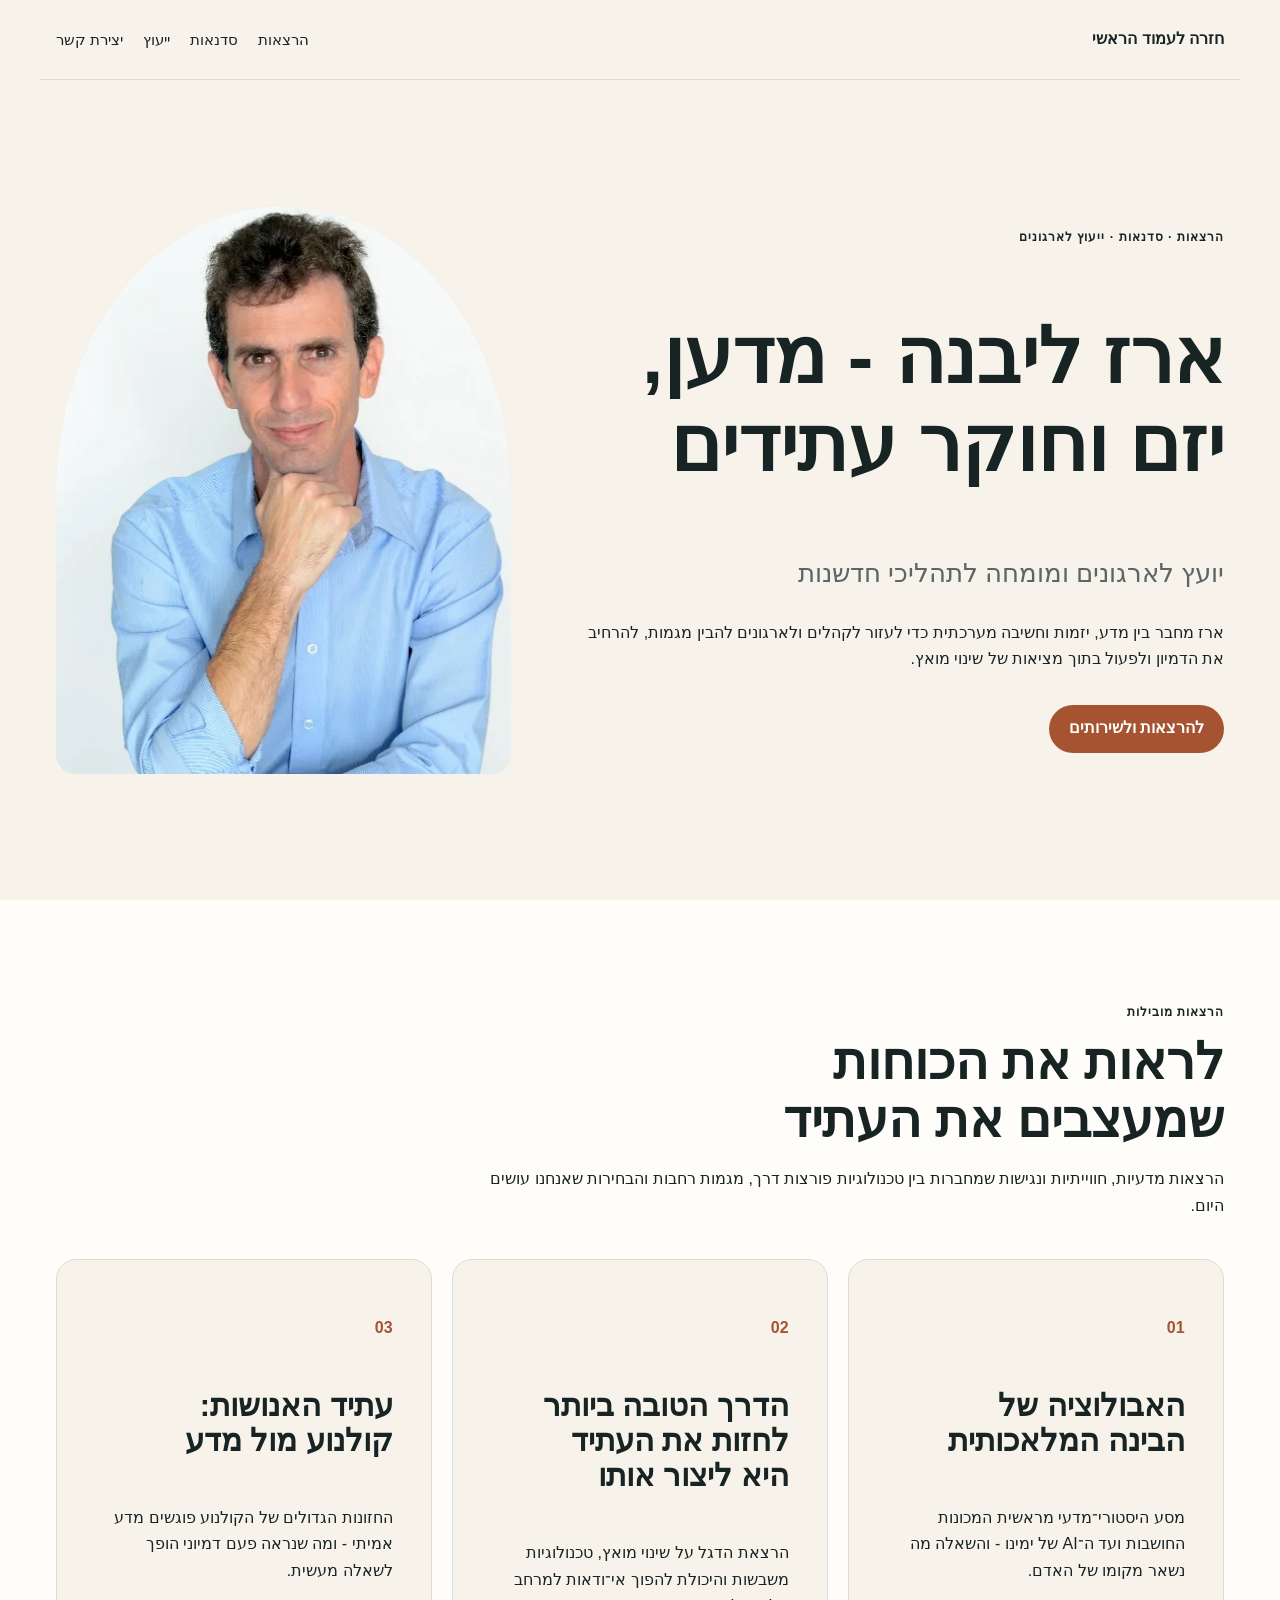
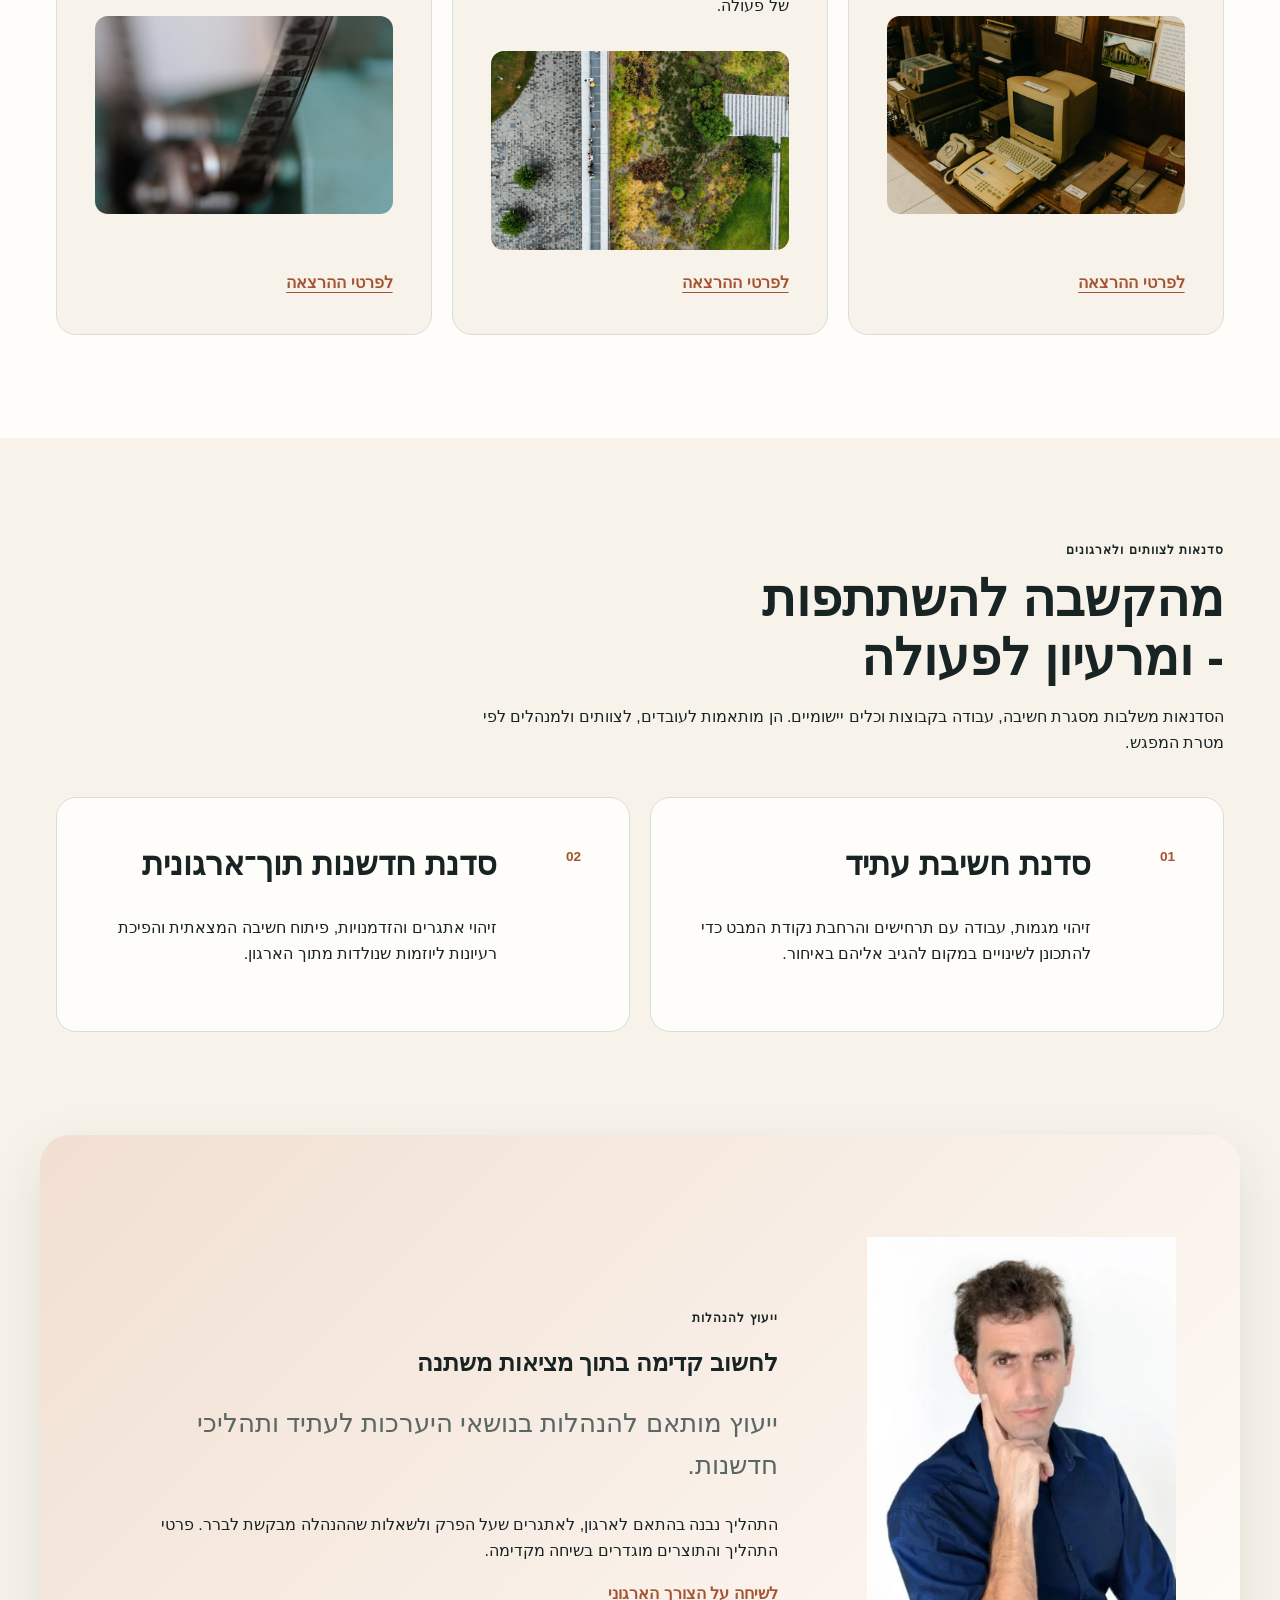
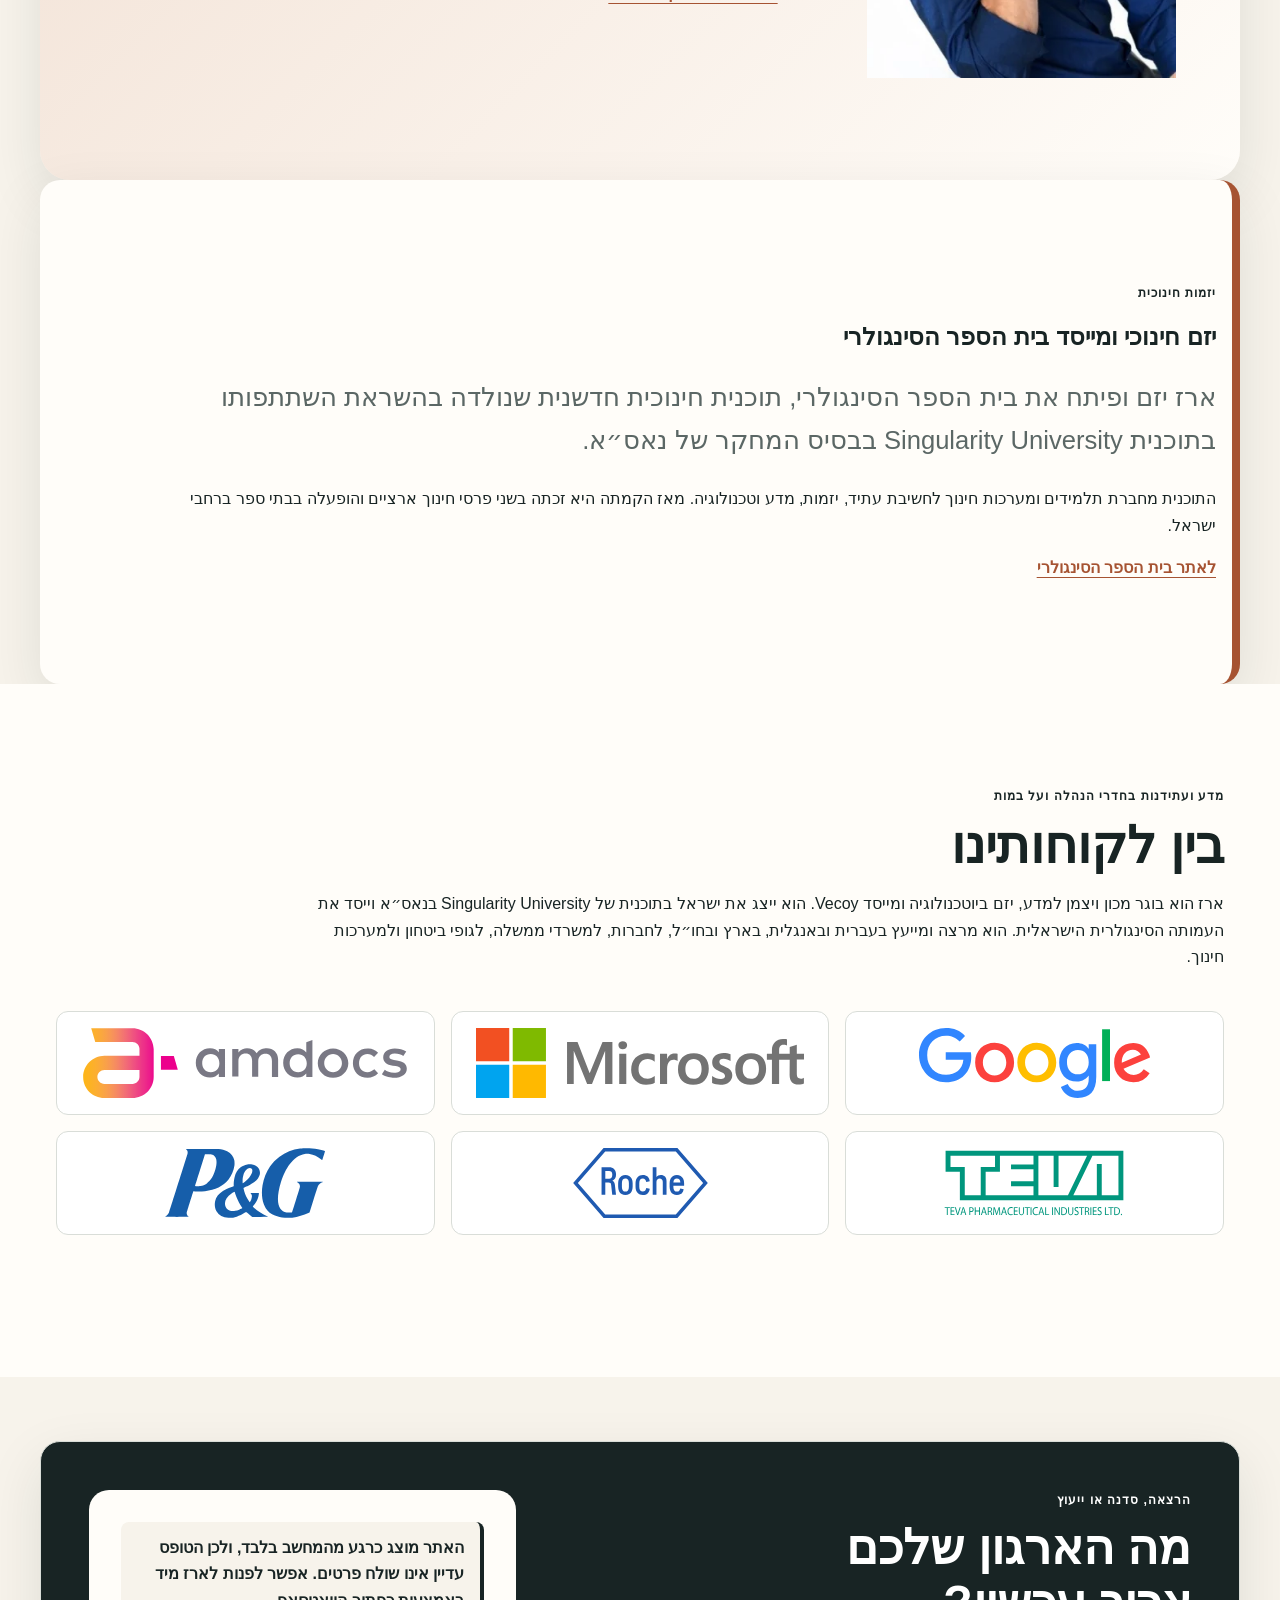
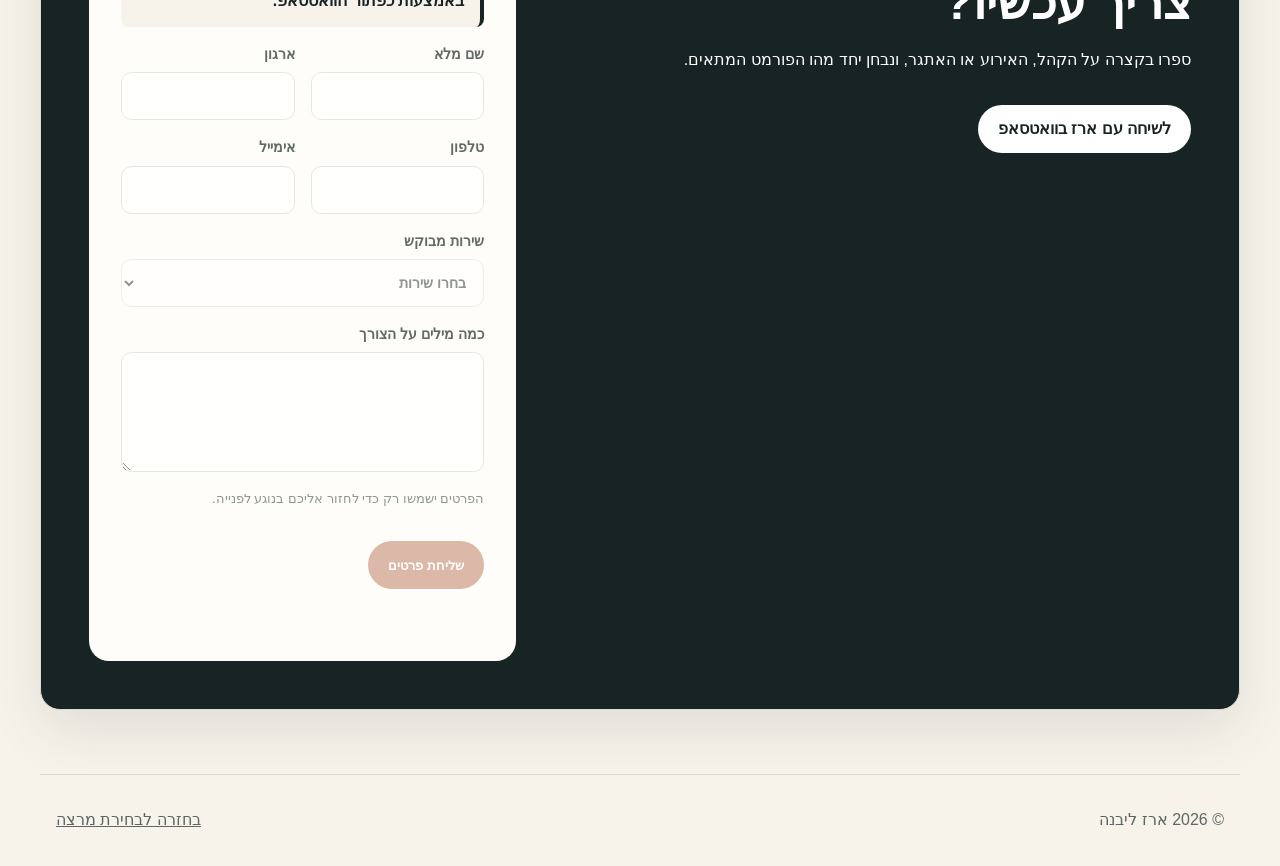
==== erez-livneh/index.html @ 9362b673 "fix: unify lecture imagery and compact beauty feature" ====
<!doctype html>
<html lang="he" dir="rtl">
<head>
  <meta charset="utf-8"><meta name="viewport" content="width=device-width, initial-scale=1">
  <title>ארז ליבנה | הרצאות על חדשנות, עתידנות וטכנולוגיה</title>
  <meta name="description" content="ארז ליבנה, מדען, יזם וחוקר עתידים: הרצאות על חדשנות, עתידנות, בינה מלאכותית ומדע, לצד סדנאות וייעוץ לארגונים ולהנהלות.">
  <link rel="canonical" href="https://ronronlivneh-prog.github.io/erez-livneh/">
  <meta property="og:title" content="ארז ליבנה | הרצאות על חדשנות, עתידנות וטכנולוגיה"><meta property="og:description" content="מדע, יזמות וחשיבת עתיד לארגונים: הרצאות, סדנאות לצוותים וייעוץ מותאם להנהלות."><meta property="og:url" content="https://ronronlivneh-prog.github.io/erez-livneh/"><meta property="og:image" content="https://ronronlivneh-prog.github.io/assets/images/erez/erez-livneh-portrait.webp"><meta property="og:type" content="profile"><meta property="og:locale" content="he_IL"><meta property="og:site_name" content="רון ליבנה וארז ליבנה">
  <link rel="stylesheet" href="/assets/css/styles.css"><script src="/assets/js/site.js" defer></script><script src="/assets/js/forms.js" defer></script><script type="application/ld+json">{"@context":"https://schema.org","@type":"ProfilePage","@id":"https://ronronlivneh-prog.github.io/erez-livneh/#profile","url":"https://ronronlivneh-prog.github.io/erez-livneh/","name":"ארז ליבנה - מרצה על חדשנות, עתידנות וטכנולוגיה","inLanguage":"he-IL","dateModified":"2026-11-17","mainEntity":{"@type":"Person","@id":"https://ronronlivneh-prog.github.io/erez-livneh/#person","name":"ארז ליבנה","alternateName":"Erez Livneh","url":"https://ronronlivneh-prog.github.io/erez-livneh/","image":"https://ronronlivneh-prog.github.io/assets/images/erez/erez-livneh-portrait.webp","jobTitle":"מדען, יזם, חוקר עתידים ויועץ לחדשנות","description":"מרצה, יועץ ויזם המחבר בין מדע, חדשנות, חשיבת עתיד ותהליכים ארגוניים.","knowsAbout":["חדשנות","עתידנות","בינה מלאכותית","מדע וטכנולוגיה","חשיבת עתיד","חדשנות ארגונית"]},"hasPart":{"@type":"CreativeWork","name":"בית הספר הסינגולרי","url":"https://singularity-schools.com/","creator":{"@id":"https://ronronlivneh-prog.github.io/erez-livneh/#person"}}}</script>
</head>
<body class="speaker-erez">
  <a class="skip-link" href="#main">דלגו לתוכן</a>
  <header class="site-header"><a class="site-brand" href="/">חזרה לעמוד הראשי</a><nav class="site-nav" aria-label="ניווט בעמוד"><a href="#lectures">הרצאות</a><a href="#workshops">סדנאות</a><a href="#consulting">ייעוץ</a><a href="#contact">יצירת קשר</a></nav></header>
  <main id="main">
    <section class="section hero hero--erez">
      <div class="hero__copy"><p class="eyebrow">הרצאות · סדנאות · ייעוץ לארגונים</p><h1>ארז ליבנה - מדען, יזם וחוקר עתידים</h1><p class="lead">יועץ לארגונים ומומחה לתהליכי חדשנות</p><p>ארז מחבר בין מדע, יזמות וחשיבה מערכתית כדי לעזור לקהלים ולארגונים להבין מגמות, להרחיב את הדמיון ולפעול בתוך מציאות של שינוי מואץ.</p><a class="button" href="#lectures">להרצאות ולשירותים</a></div>
      <figure class="hero__media"><img src="/assets/images/erez/erez-livneh-portrait.webp" alt="ארז ליבנה" width="449" height="678"></figure>
    </section>

    <section id="lectures" class="section section--paper">
      <div class="section-heading"><p class="eyebrow">הרצאות מובילות</p><h2>לראות את הכוחות שמעצבים את העתיד</h2><p>הרצאות מדעיות, חווייתיות ונגישות שמחברות בין טכנולוגיות פורצות דרך, מגמות רחבות והבחירות שאנחנו עושים היום.</p></div>
      <div class="card-grid card-grid--three">
        <article class="content-card"><p class="card-index">01</p><h3>האבולוציה של הבינה המלאכותית</h3><p>מסע היסטורי־מדעי מראשית המכונות החושבות ועד ה־AI של ימינו - והשאלה מה נשאר מקומו של האדם.</p><img class="lecture-card__image" src="/assets/images/lectures/ai-evolution.jpg" alt="מחשבים ומכשירי תקשורת מראשית העידן הדיגיטלי" width="1600" height="1067" loading="lazy"><a class="text-link" href="/erez-livneh/evolution-of-ai/">לפרטי ההרצאה</a></article>
        <article class="content-card"><p class="card-index">02</p><h3>הדרך הטובה ביותר לחזות את העתיד היא ליצור אותו</h3><p>הרצאת הדגל על שינוי מואץ, טכנולוגיות משבשות והיכולת להפוך אי־ודאות למרחב של פעולה.</p><img class="lecture-card__image" src="/assets/images/lectures/create-the-future.jpg" alt="אדריכלות עכשווית המשלבת בנייה וצמחייה" width="1600" height="1067" loading="lazy"><a class="text-link" href="/erez-livneh/create-the-future/">לפרטי ההרצאה</a></article>
        <article class="content-card"><p class="card-index">03</p><h3>עתיד האנושות: קולנוע מול מדע</h3><p>החזונות הגדולים של הקולנוע פוגשים מדע אמיתי - ומה שנראה פעם דמיוני הופך לשאלה מעשית.</p><img class="lecture-card__image" src="/assets/images/lectures/cinema-vs-science.jpg" alt="סרט צילום במקרן קולנוע" width="1600" height="1067" loading="lazy"><a class="text-link" href="/erez-livneh/cinema-vs-science/">לפרטי ההרצאה</a></article>
      </div>
    </section>

    <section id="workshops" class="section">
      <div class="section-heading"><p class="eyebrow">סדנאות לצוותים ולארגונים</p><h2>מהקשבה להשתתפות - ומרעיון לפעולה</h2><p>הסדנאות משלבות מסגרת חשיבה, עבודה בקבוצות וכלים יישומיים. הן מותאמות לעובדים, לצוותים ולמנהלים לפי מטרת המפגש.</p></div>
      <div class="card-grid service-grid">
        <article class="service-card"><span class="service-card__number">01</span><div><h3>סדנת חשיבת עתיד</h3><p>זיהוי מגמות, עבודה עם תרחישים והרחבת נקודת המבט כדי להתכונן לשינויים במקום להגיב אליהם באיחור.</p></div></article>
        <article class="service-card"><span class="service-card__number">02</span><div><h3>סדנת חדשנות תוך־ארגונית</h3><p>זיהוי אתגרים והזדמנויות, פיתוח חשיבה המצאתית והפיכת רעיונות ליוזמות שנולדות מתוך הארגון.</p></div></article>
      </div>
    </section>

    <section id="consulting" class="section consulting-section">
      <figure><img src="/assets/images/erez/erez-livneh-portrait-dark-shirt.webp" alt="ארז ליבנה" width="379" height="541" loading="lazy"></figure>
      <div><p class="eyebrow">ייעוץ להנהלות</p><h2>לחשוב קדימה בתוך מציאות משתנה</h2><p class="lead">ייעוץ מותאם להנהלות בנושאי היערכות לעתיד ותהליכי חדשנות.</p><p>התהליך נבנה בהתאם לארגון, לאתגרים שעל הפרק ולשאלות שההנהלה מבקשת לברר. פרטי התהליך והתוצרים מוגדרים בשיחה מקדימה.</p><a class="text-link" href="#contact">לשיחה על הצורך הארגוני</a></div>
    </section>

    <section id="singular-school" class="section venture-section">
      <p class="eyebrow">יזמות חינוכית</p>
      <h2>יזם חינוכי ומייסד בית הספר הסינגולרי</h2>
      <p class="lead">ארז יזם ופיתח את בית הספר הסינגולרי, תוכנית חינוכית חדשנית שנולדה בהשראת השתתפותו בתוכנית Singularity University בבסיס המחקר של נאס״א.</p>
      <p>התוכנית מחברת תלמידים ומערכות חינוך לחשיבת עתיד, יזמות, מדע וטכנולוגיה. מאז הקמתה היא זכתה בשני פרסי חינוך ארציים והופעלה בבתי ספר ברחבי ישראל.</p>
      <a class="text-link" href="https://singularity-schools.com/">לאתר בית הספר הסינגולרי</a>
    </section>

    <section class="section section--paper proof-section">
      <p class="eyebrow">מדע ועתידנות בחדרי הנהלה ועל במות</p>
      <h2>בין לקוחותינו</h2>
      <p>ארז הוא בוגר מכון ויצמן למדע, יזם ביוטכנולוגיה ומייסד Vecoy. הוא ייצג את ישראל בתוכנית של Singularity University בנאס״א וייסד את העמותה הסינגולרית הישראלית. הוא מרצה ומייעץ בעברית ובאנגלית, בארץ ובחו״ל, לחברות, למשרדי ממשלה, לגופי ביטחון ולמערכות חינוך.</p>
      <div class="logo-strip logo-strip--erez" aria-label="ארגונים שעבדו עם ארז">
        <img src="/assets/images/erez/logos/logo-google.svg" alt="Google" loading="lazy">
        <img src="/assets/images/erez/logos/logo-microsoft.svg" alt="Microsoft" loading="lazy">
        <img src="/assets/images/erez/logos/logo-amdocs.svg" alt="Amdocs" loading="lazy">
        <img src="/assets/images/erez/logos/logo-teva.svg" alt="טבע" loading="lazy">
        <img src="/assets/images/erez/logos/logo-roche.svg" alt="Roche" loading="lazy">
        <img src="/assets/images/erez/logos/logo-pg.svg" alt="P&amp;G" loading="lazy">
      </div>
    </section>

    <section id="contact" class="section contact-panel" data-speaker="erez">
      <div class="contact-panel__intro"><p class="eyebrow">הרצאה, סדנה או ייעוץ</p><h2>מה הארגון שלכם צריך עכשיו?</h2><p>ספרו בקצרה על הקהל, האירוע או האתגר, ונבחן יחד מהו הפורמט המתאים.</p><a class="button" href="https://wa.me/972503834022?text=היי%20ארז,%20אשמח%20לקבל%20פרטים">לשיחה עם ארז בוואטסאפ</a></div>
      <form class="contact-form" action="" method="post" data-contact-form data-speaker="erez" data-endpoint-status="pending">
        <p class="local-form-notice" data-local-form-notice>האתר מוצג כרגע מהמחשב בלבד, ולכן הטופס עדיין אינו שולח פרטים. אפשר לפנות לארז מיד באמצעות כפתור הוואטסאפ.</p>
        <fieldset disabled>
        <div class="form-grid"><label>שם מלא<input name="name" autocomplete="name" required></label><label>ארגון<input name="organization" autocomplete="organization" required></label><label>טלפון<input name="phone" type="tel" autocomplete="tel" required></label><label>אימייל<input name="email" type="email" autocomplete="email" required></label></div>
        <label>שירות מבוקש<select name="service" required><option value="">בחרו שירות</option><option>האבולוציה של הבינה המלאכותית</option><option>הדרך הטובה ביותר לחזות את העתיד היא ליצור אותו</option><option>עתיד האנושות: קולנוע מול מדע</option><option>סדנת חשיבת עתיד</option><option>סדנת חדשנות תוך־ארגונית</option><option>ייעוץ להנהלות</option></select></label>
        <label>כמה מילים על הצורך<textarea name="message" rows="4" required></textarea></label><label class="honeypot" aria-hidden="true">נא להשאיר ריק<input name="_gotcha" tabindex="-1" autocomplete="off"></label><p class="form-consent">הפרטים ישמשו רק כדי לחזור אליכם בנוגע לפנייה.</p><button class="button" type="submit">שליחת פרטים</button><p class="form-status" data-form-status role="status" aria-live="polite"></p>
        </fieldset>
      </form>
    </section>
  </main>
  <footer class="site-footer"><span>© <span data-current-year>2026</span> ארז ליבנה</span><a href="/">בחזרה לבחירת מרצה</a></footer>
</body>
</html>
---- assets/css/styles.css ----
:root {
  --cream: #f7f3eb;
  --paper: #fffdf9;
  --ink: #182424;
  --muted: #5b6765;
  --line: #d9ddd8;
  --ron: #137d80;
  --ron-soft: #d8efed;
  --erez: #a65332;
  --erez-soft: #f1dfd2;
  --gateway-accent: #405c66;
  --gateway-accent-soft: #e3eaeb;
  --radius: 1.25rem;
  --shadow: 0 1.25rem 3.5rem rgb(24 36 36 / 10%);
  --max-width: 75rem;
}

*, *::before, *::after { box-sizing: border-box; }
html { scroll-behavior: smooth; }

body {
  margin: 0;
  background: var(--cream);
  color: var(--ink);
  font-family: Arial, "Noto Sans Hebrew", sans-serif;
  font-size: 1rem;
  line-height: 1.65;
}

a { color: inherit; }
img { display: block; max-inline-size: 100%; block-size: auto; }
a:focus-visible, button:focus-visible, input:focus-visible, select:focus-visible, textarea:focus-visible {
  outline: 0.2rem solid currentColor;
  outline-offset: 0.2rem;
}

.skip-link {
  position: fixed;
  inset-block-start: 0.5rem;
  inset-inline-start: 0.5rem;
  z-index: 10;
  transform: translateY(-150%);
  background: var(--ink);
  color: white;
  padding: 0.6rem 1rem;
}
.skip-link:focus { transform: translateY(0); }

.site-header, .site-footer, .section {
  width: min(100% - 2rem, var(--max-width));
  margin-inline: auto;
  padding-inline: clamp(0rem, 2vw, 1rem);
}
.site-header {
  display: flex;
  align-items: center;
  justify-content: space-between;
  gap: 1rem;
  min-height: 5rem;
  border-block-end: 1px solid var(--line);
}
.site-brand { font-weight: 700; text-decoration: none; }
.site-nav { display: flex; flex-wrap: wrap; gap: 1.25rem; font-size: 0.95rem; }
.site-nav a { text-decoration: none; }
.site-nav a:hover { text-decoration: underline; text-underline-offset: 0.25em; }
.section { padding-block: clamp(3rem, 8vw, 7rem); }
.gateway-section { padding-block-start: clamp(2rem, 5vw, 4rem); }

h1, h2, h3 { line-height: 1.15; text-wrap: balance; }
h1 { font-size: clamp(2.25rem, 6vw, 5rem); max-width: 15ch; }
.lead { color: var(--muted); font-size: clamp(1.2rem, 2.2vw, 1.6rem); max-width: 46rem; }
.gateway-intro {
  max-width: 68rem;
  margin-inline: auto;
  text-align: center;
}
.gateway-intro h1 {
  max-width: none;
  margin-block: 0.35rem 1rem;
  font-size: clamp(3.25rem, 8vw, 6.75rem);
}
.gateway-intro > p:last-child {
  max-width: 58rem;
  margin: 0 auto;
  color: var(--muted);
  font-size: clamp(1.25rem, 2.4vw, 1.85rem);
  line-height: 1.55;
}
.gateway-intro .eyebrow { font-size: clamp(0.85rem, 1.3vw, 1rem); }
.eyebrow, .speaker-card__label {
  margin-block: 0 0.6rem;
  font-size: 0.78rem;
  font-weight: 800;
  letter-spacing: 0.08em;
}

.speaker-gateway, .content-grid {
  display: grid;
  grid-template-columns: repeat(2, minmax(0, 1fr));
  gap: 1.25rem;
  margin-block-start: 2.5rem;
}
.speaker-card, .contact-panel {
  min-height: 18rem;
  padding: clamp(1.5rem, 4vw, 3rem);
  border: 1px solid var(--line);
  border-radius: var(--radius);
  background: var(--paper);
  box-shadow: var(--shadow);
}
.speaker-card { display: flex; flex-direction: column; justify-content: space-between; gap: 2rem; }
.speaker-card__portrait {
  width: 100%;
  height: clamp(12rem, 22vw, 18rem);
  border-radius: calc(var(--radius) * 0.75);
  background: var(--cream);
  object-fit: cover;
  object-position: center 20%;
}
.speaker-card h2 { margin-block: 0; font-size: clamp(1.75rem, 3.2vw, 2.85rem); }
.speaker-card__lead { color: var(--muted); font-size: 1.15rem; }
.speaker-card.speaker-ron { border-block-start: 0.45rem solid var(--ron); }
.speaker-card.speaker-erez { border-block-start: 0.45rem solid var(--erez); }
.speaker-card.speaker-ron .speaker-card__label { color: var(--ron); }
.speaker-card.speaker-erez .speaker-card__label { color: var(--erez); }
.gateway-section--shared-accent .speaker-card {
  border-block-start: 0.45rem solid var(--gateway-accent);
}
.gateway-section--shared-accent .speaker-card__portrait { background: var(--gateway-accent-soft); }
.gateway-section--shared-accent .speaker-card.speaker-ron .speaker-card__label,
.gateway-section--shared-accent .speaker-card.speaker-erez .speaker-card__label { color: var(--gateway-accent); }
.gateway-section--shared-accent .speaker-card .button { background: var(--gateway-accent); }

.hero,
.story-section,
.lecture-layout,
.special-feature,
.contact-panel {
  display: grid;
  grid-template-columns: minmax(0, 1.05fr) minmax(18rem, 0.75fr);
  align-items: center;
  gap: clamp(2rem, 6vw, 6rem);
}
.hero { min-height: calc(100vh - 5rem); }
.hero__copy > p:not(.eyebrow) { max-width: 42rem; }
.hero__media { margin: 0; border-radius: 50% 50% var(--radius) var(--radius); overflow: hidden; background: var(--ron-soft); }
.hero__media img,
.story-section__media img { display: block; width: 100%; height: auto; }
.hero__media img { aspect-ratio: 4 / 5; object-fit: cover; object-position: center 20%; }

.section--paper {
  width: 100%;
  max-width: none;
  padding-inline: max(calc((100% - var(--max-width)) / 2 + 1rem), 1rem);
  background: var(--paper);
}
.section-heading { max-width: 48rem; margin-block-end: 2.5rem; }
.section-heading h2,
.story-section h2,
.special-feature h2,
.lecture-layout h2,
.takeaway h2,
.credibility-block h2,
.proof-section h2 { font-size: clamp(1.9rem, 4vw, 3.4rem); margin-block: 0.35rem 1rem; }
.card-grid { display: grid; gap: 1.25rem; }
.card-grid--three { grid-template-columns: repeat(3, minmax(0, 1fr)); }
.content-card {
  display: flex;
  flex-direction: column;
  min-height: 23rem;
  padding: clamp(1.5rem, 3vw, 2.5rem);
  border: 1px solid var(--line);
  border-radius: var(--radius);
  background: var(--cream);
}
.lecture-card__image {
  width: 100%;
  aspect-ratio: 3 / 2;
  margin-block: 1rem 1.25rem;
  border-radius: calc(var(--radius) * 0.65);
  object-fit: cover;
}
.lecture-card__image--portrait { object-position: center 12%; }
.content-card h3 { font-size: clamp(1.35rem, 2.4vw, 2rem); }
.content-card .text-link { margin-block-start: auto; }
.card-index { color: var(--ron); font-weight: 800; }
.text-link { color: var(--ron); font-weight: 800; text-underline-offset: 0.25em; }

.special-feature {
  margin-block: clamp(2rem, 5vw, 5rem);
  border: 1px solid color-mix(in srgb, var(--ron) 35%, var(--line));
  border-radius: calc(var(--radius) * 1.5);
  background: linear-gradient(135deg, var(--paper), var(--ron-soft));
  box-shadow: var(--shadow);
}
.special-feature__mark { color: var(--ron); font-size: clamp(3rem, 8vw, 7rem); font-weight: 900; line-height: 0.82; opacity: 0.18; text-align: center; }
.special-feature--compact {
  grid-template-columns: 1fr;
  width: min(100% - 2rem, 50rem);
  min-height: 0;
  margin-block: 1.25rem 2.5rem;
  padding: clamp(1rem, 2vw, 1.5rem);
  box-shadow: none;
}
.special-feature__image {
  width: 100%;
  max-width: 23rem;
  max-height: 10rem;
  margin-block: 0.75rem 1rem;
  border-radius: calc(var(--radius) * 0.65);
  object-fit: cover;
  object-position: center 35%;
}
.special-feature--compact h2 { margin-block: 0.25rem 0.65rem; font-size: clamp(1.5rem, 3vw, 2.2rem); }
.special-feature--compact .lead { max-width: 58rem; margin-block: 0 0.75rem; font-size: 1rem; }
.special-feature--compact .text-link { color: #075f5b; }
.story-section__media { margin: 0; border-radius: var(--radius); overflow: hidden; box-shadow: var(--shadow); }
.story-section__media img { aspect-ratio: 4 / 3; object-fit: cover; }
.story-section__portrait { object-position: center 18%; }

.logo-strip { display: grid; grid-template-columns: repeat(3, minmax(0, 1fr)); gap: 1rem; align-items: stretch; margin-block: 2.5rem; }
.logo-strip img {
  width: 100%;
  height: 6.5rem;
  padding: 1rem;
  border: 1px solid var(--line);
  border-radius: 0.75rem;
  background: white;
  object-fit: contain;
}
.proof-section > p:not(.eyebrow) { max-width: 58rem; }
.testimonial-quote p { line-height: 1.55; }
blockquote { max-width: 50rem; margin: 3rem 0 0; padding-inline-start: 1.5rem; border-inline-start: 0.35rem solid var(--ron); }
blockquote p { margin: 0; font-size: clamp(1.4rem, 3vw, 2.25rem); font-weight: 700; }
blockquote footer { margin-block-start: 0.75rem; color: var(--muted); }

.contact-panel {
  width: min(100% - 2rem, var(--max-width));
  min-height: 0;
  margin-block: clamp(2rem, 5vw, 5rem);
  background: var(--ink);
  color: white;
}
.contact-panel h2 { margin-block: 0.25rem; font-size: clamp(1.8rem, 4vw, 3rem); }
.contact-panel .button { background: white; color: var(--ink); }
.contact-panel__intro { align-self: start; }
.contact-form {
  display: grid;
  gap: 1rem;
  padding: clamp(1.25rem, 3vw, 2rem);
  border-radius: var(--radius);
  background: var(--paper);
  color: var(--ink);
}
.local-form-notice {
  margin: 0;
  padding: 0.8rem 1rem;
  border-inline-start: 0.3rem solid currentColor;
  border-radius: 0.5rem;
  background: var(--cream);
  font-weight: 700;
}
.contact-form fieldset { display: grid; gap: 1rem; min-inline-size: 0; margin: 0; padding: 0; border: 0; }
.contact-form fieldset[disabled] { opacity: 0.68; }
.form-grid { display: grid; grid-template-columns: repeat(2, minmax(0, 1fr)); gap: 1rem; }
.contact-form label { display: grid; gap: 0.35rem; font-size: 0.9rem; font-weight: 700; }
.contact-form input,
.contact-form select,
.contact-form textarea {
  width: 100%;
  min-height: 3rem;
  border: 1px solid var(--line);
  border-radius: 0.65rem;
  background: white;
  color: var(--ink);
  font: inherit;
  padding: 0.7rem 0.85rem;
}
.contact-form textarea { resize: vertical; }
.contact-form .button { justify-self: start; border: 0; background: var(--ink); color: white; cursor: pointer; }
.contact-form .button:disabled { cursor: wait; opacity: 0.6; }
.form-consent, .form-status { margin: 0; color: var(--muted); font-size: 0.82rem; }
.form-status { min-height: 1.5rem; font-weight: 700; }
.honeypot { position: absolute !important; inline-size: 1px; block-size: 1px; overflow: hidden; clip-path: inset(50%); white-space: nowrap; }
.site-footer { display: flex; justify-content: space-between; gap: 1rem; }

.lecture-hero { padding-block-end: clamp(3rem, 6vw, 5rem); }
.lecture-hero h1 { max-width: 18ch; }
.lecture-hero__media { max-width: 64rem; margin: 2.25rem 0 0; }
.lecture-hero__media img {
  width: 100%;
  aspect-ratio: 16 / 9;
  border-radius: var(--radius);
  box-shadow: var(--shadow);
  object-fit: cover;
}
.lecture-hero__image--portrait { object-position: center 12%; }
.breadcrumbs { display: flex; gap: 0.6rem; color: var(--muted); font-size: 0.9rem; margin-block-end: 3rem; }
.lecture-layout { align-items: start; }
.audience-card { padding: 2rem; border-radius: var(--radius); background: var(--ron-soft); }
.audience-card h2 { font-size: 1.35rem; }
.topic-list { list-style: none; margin: 2.5rem 0 0; padding: 0; border-block-start: 1px solid var(--line); }
.topic-list li { display: grid; grid-template-columns: 3rem 1fr; gap: 1rem; align-items: center; padding-block: 1.25rem; border-block-end: 1px solid var(--line); font-size: clamp(1.05rem, 2vw, 1.35rem); }
.topic-list span { color: var(--ron); font-size: 0.8rem; font-weight: 800; }
.takeaway { border-radius: calc(var(--radius) * 1.5); background: var(--ron-soft); padding-inline: clamp(1.5rem, 5vw, 5rem); }
.takeaway .lead { color: var(--ink); }
.former-names { max-width: 55rem; margin-block-start: 2rem; padding-block-start: 1.5rem; border-block-start: 1px solid color-mix(in srgb, var(--ron) 30%, transparent); }
.credibility-block { max-width: 55rem; margin-inline: auto; }
.lecture-page--beauty .lecture-hero { background: linear-gradient(180deg, transparent, #f0ded7); }

.speaker-erez .hero__media { background: var(--erez-soft); }
.speaker-erez .card-index,
.speaker-erez .text-link,
.speaker-erez .topic-list span { color: var(--erez); }
.speaker-erez .audience-card,
.speaker-erez .takeaway { background: var(--erez-soft); }
.speaker-erez .former-names { border-block-start-color: color-mix(in srgb, var(--erez) 30%, transparent); }

.service-grid { grid-template-columns: repeat(2, minmax(0, 1fr)); }
.service-card {
  display: grid;
  grid-template-columns: 4rem 1fr;
  gap: 1.25rem;
  padding: clamp(1.5rem, 4vw, 3rem);
  border: 1px solid var(--line);
  border-radius: var(--radius);
  background: var(--paper);
}
.service-card h3 { margin-block-start: 0; font-size: clamp(1.45rem, 2.5vw, 2.1rem); }
.service-card__number { color: var(--erez); font-size: 0.85rem; font-weight: 800; }
.consulting-section {
  display: grid;
  grid-template-columns: minmax(16rem, 0.55fr) minmax(0, 1.2fr);
  align-items: center;
  gap: clamp(2rem, 7vw, 7rem);
  border-radius: calc(var(--radius) * 1.5);
  background: linear-gradient(135deg, var(--erez-soft), var(--paper));
  box-shadow: var(--shadow);
  padding-inline: clamp(1.5rem, 5vw, 5rem);
}
.consulting-section figure { align-self: end; margin: 0; }
.consulting-section img { display: block; max-width: 100%; max-height: 32rem; margin-inline: auto; object-fit: contain; }
.venture-section {
  background: var(--paper);
  border-inline-start: 0.5rem solid var(--erez);
  border-radius: var(--radius);
  box-shadow: var(--shadow);
}
.venture-section > * { max-width: 65rem; }
.evidence-section { display: grid; grid-template-columns: 1.1fr 0.9fr; gap: clamp(2rem, 6vw, 6rem); align-items: start; }
.media-grid { display: grid; grid-template-columns: repeat(2, minmax(0, 1fr)); gap: 1.25rem; }
.media-card {
  margin: 0;
  padding: 1rem;
  border: 1px solid var(--line);
  border-radius: var(--radius);
  background: var(--paper);
  box-shadow: var(--shadow);
}
.media-card video { display: block; width: 100%; aspect-ratio: 16 / 9; border-radius: 0.75rem; background: #111; }
.media-card figcaption { padding: 0.8rem 0.25rem 0.15rem; font-weight: 700; }
.button {
  display: inline-flex;
  align-items: center;
  justify-content: center;
  min-height: 3rem;
  margin-block-start: 1rem;
  padding-inline: 1.25rem;
  border-radius: 999px;
  background: var(--ink);
  color: white;
  font-weight: 700;
  text-decoration: none;
}
.speaker-ron .button { background: var(--ron); }
.speaker-erez .button { background: var(--erez); }
.speaker-ron .contact-panel__intro .button,
.speaker-erez .contact-panel__intro .button { background: white; color: var(--ink); }
.site-footer { padding-block: 2rem; color: var(--muted); border-block-start: 1px solid var(--line); }

@media (max-width: 48rem) {
  .speaker-gateway, .content-grid { grid-template-columns: 1fr; }
  .speaker-card { min-height: 15rem; }
  .site-header { align-items: flex-start; flex-direction: column; padding-block: 1rem; }
  .hero, .story-section, .lecture-layout, .special-feature, .contact-panel { grid-template-columns: 1fr; }
  .hero { min-height: 0; }
  .hero__media { max-height: 32rem; }
  .card-grid--three { grid-template-columns: 1fr; }
  .content-card { min-height: 0; }
  .logo-strip { grid-template-columns: repeat(2, minmax(0, 1fr)); }
  .logo-strip--ron > :last-child:nth-child(odd) { grid-column: 1 / -1; justify-self: center; width: calc(50% - 0.5rem); }
  .form-grid { grid-template-columns: 1fr; }
  .site-footer { flex-direction: column; }
  .service-grid, .consulting-section, .evidence-section { grid-template-columns: 1fr; }
  .media-grid { grid-template-columns: 1fr; }
  .consulting-section figure { order: 2; }
}

@media (prefers-reduced-motion: reduce) {
  html { scroll-behavior: auto; }
  *, *::before, *::after { transition-duration: 0.01ms !important; animation-duration: 0.01ms !important; }
}
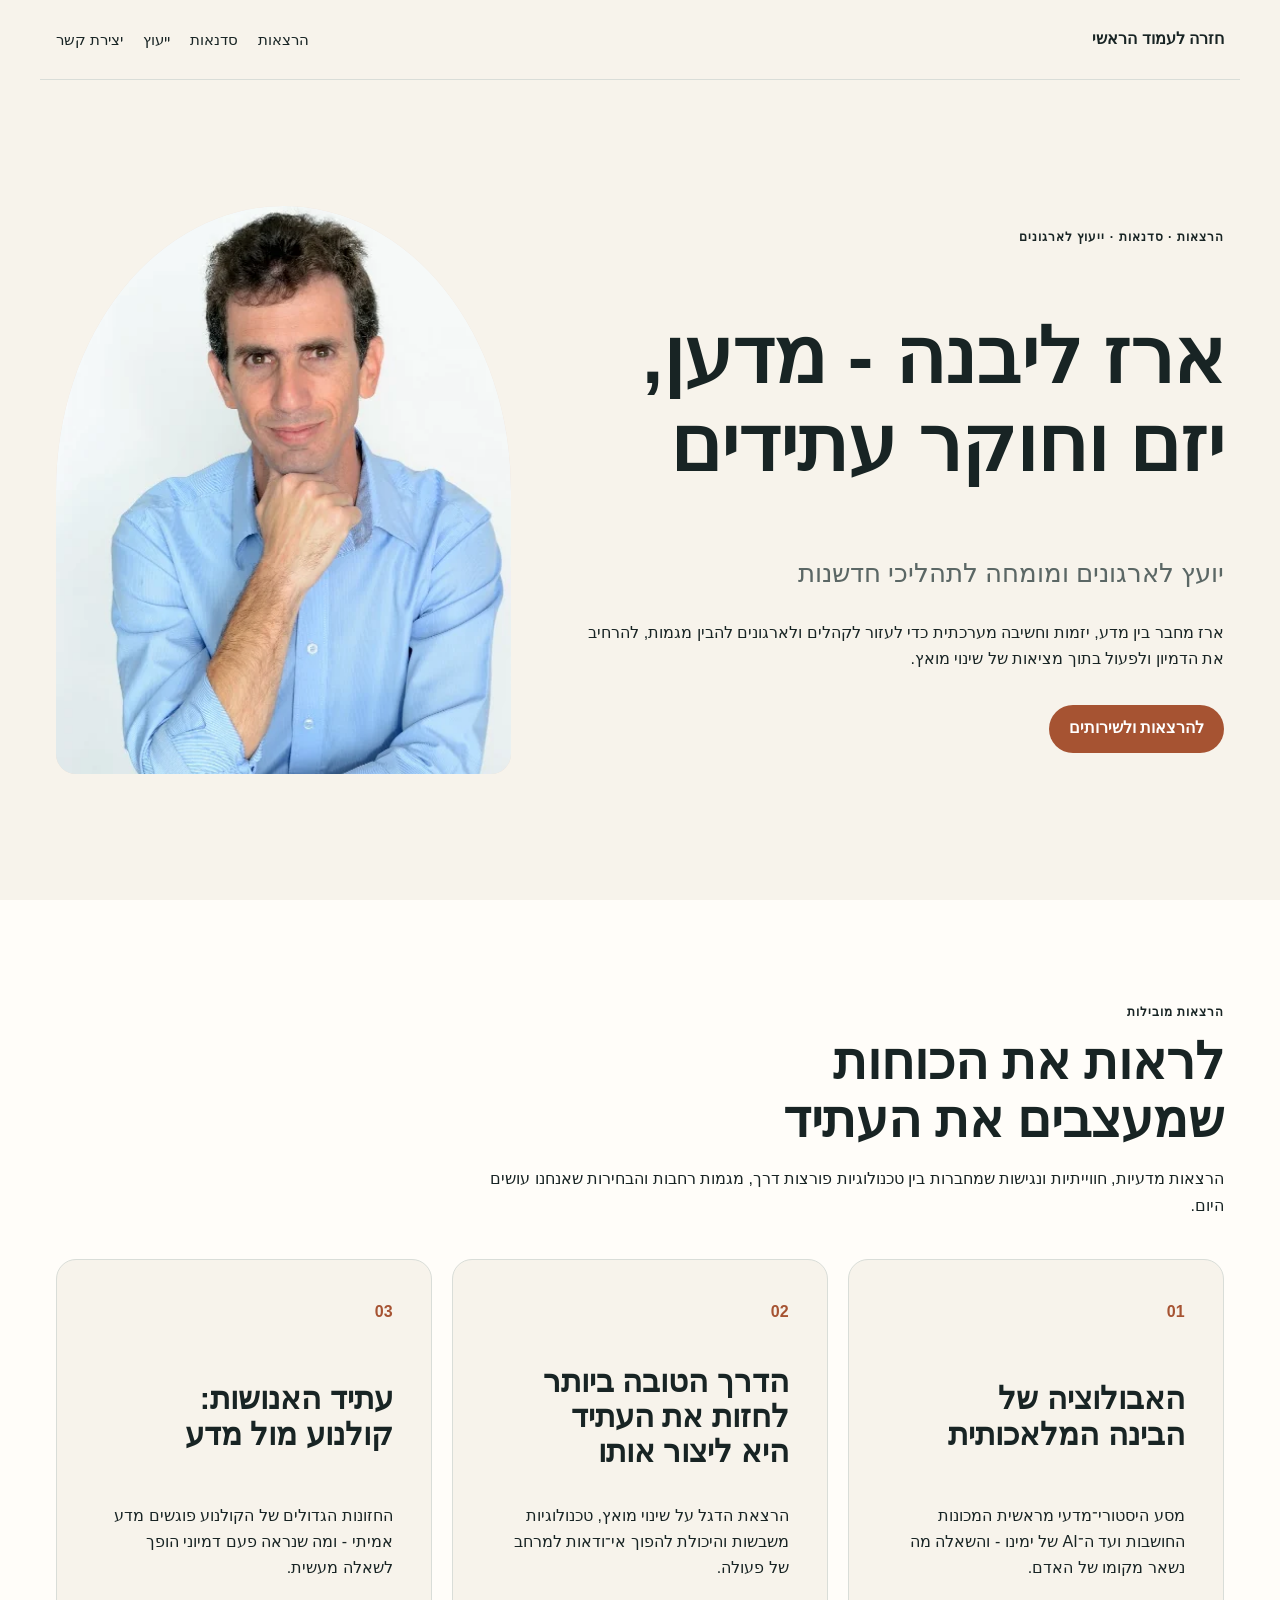
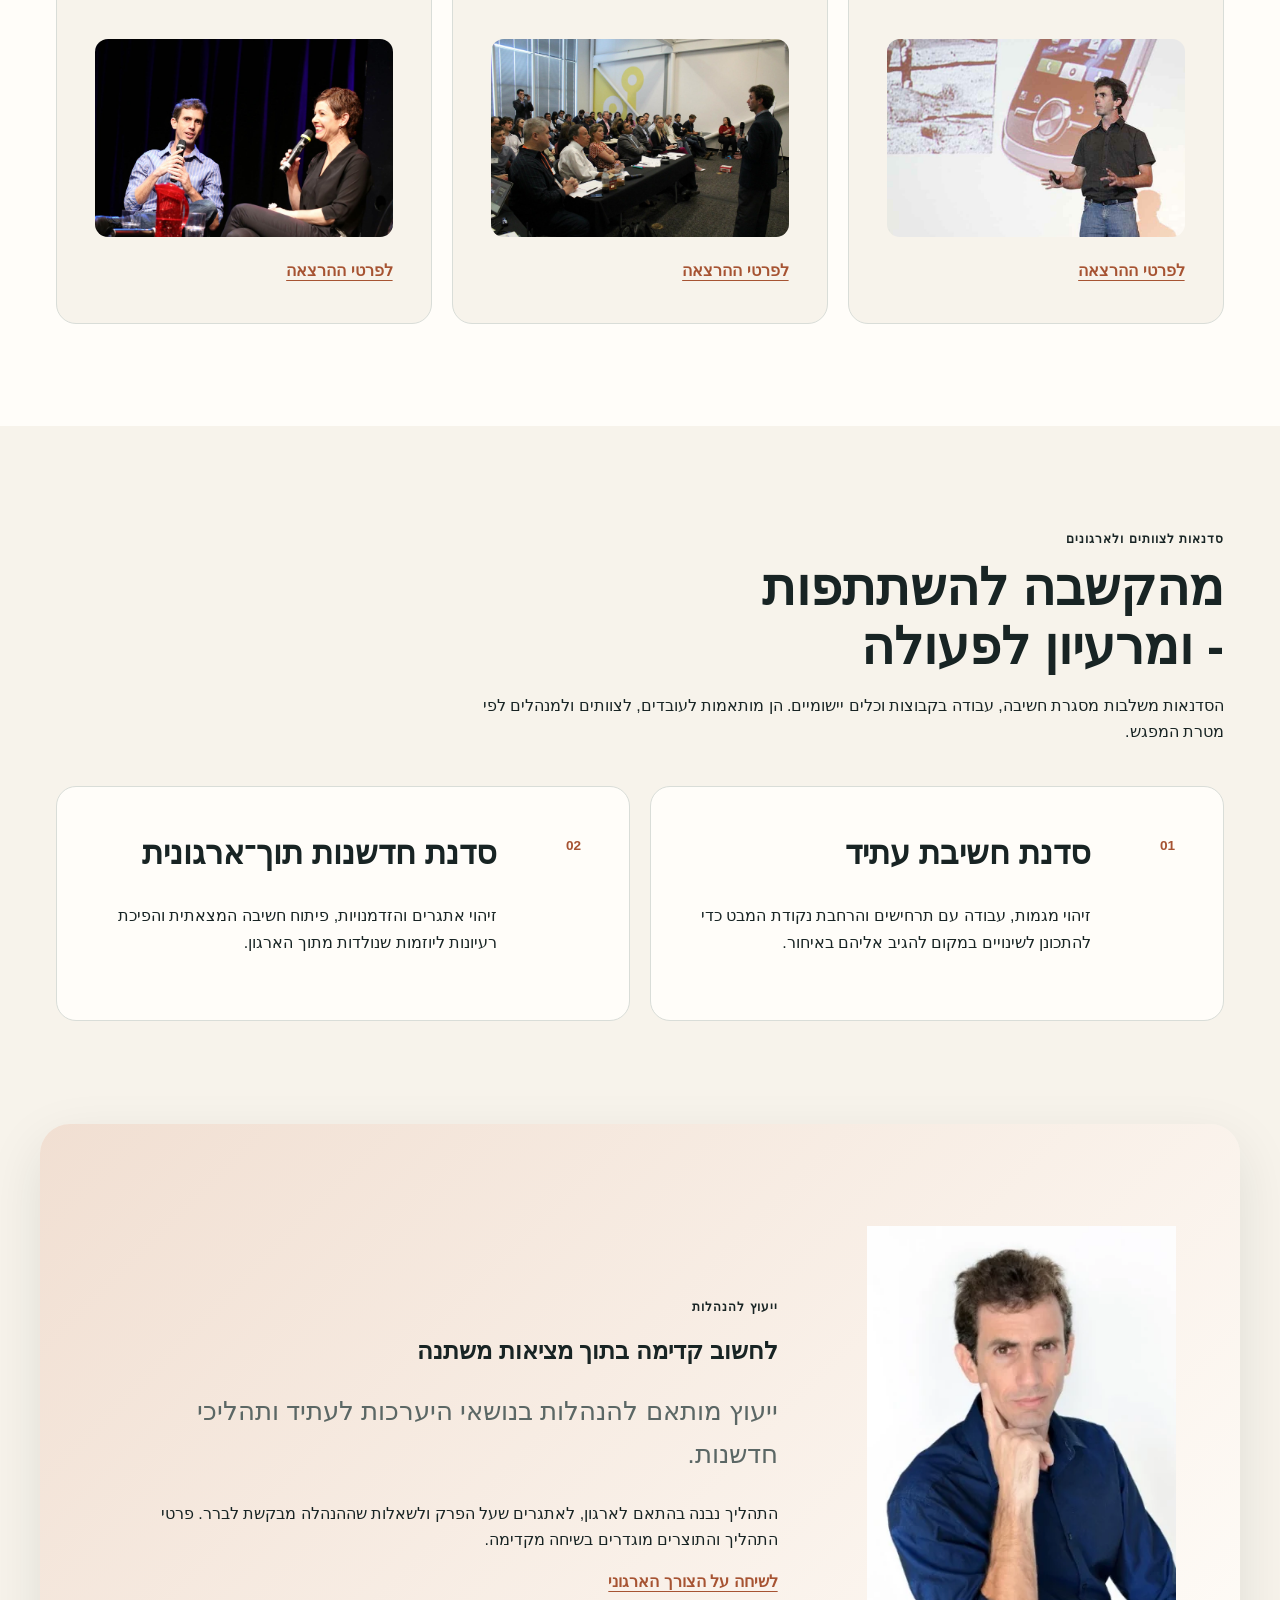
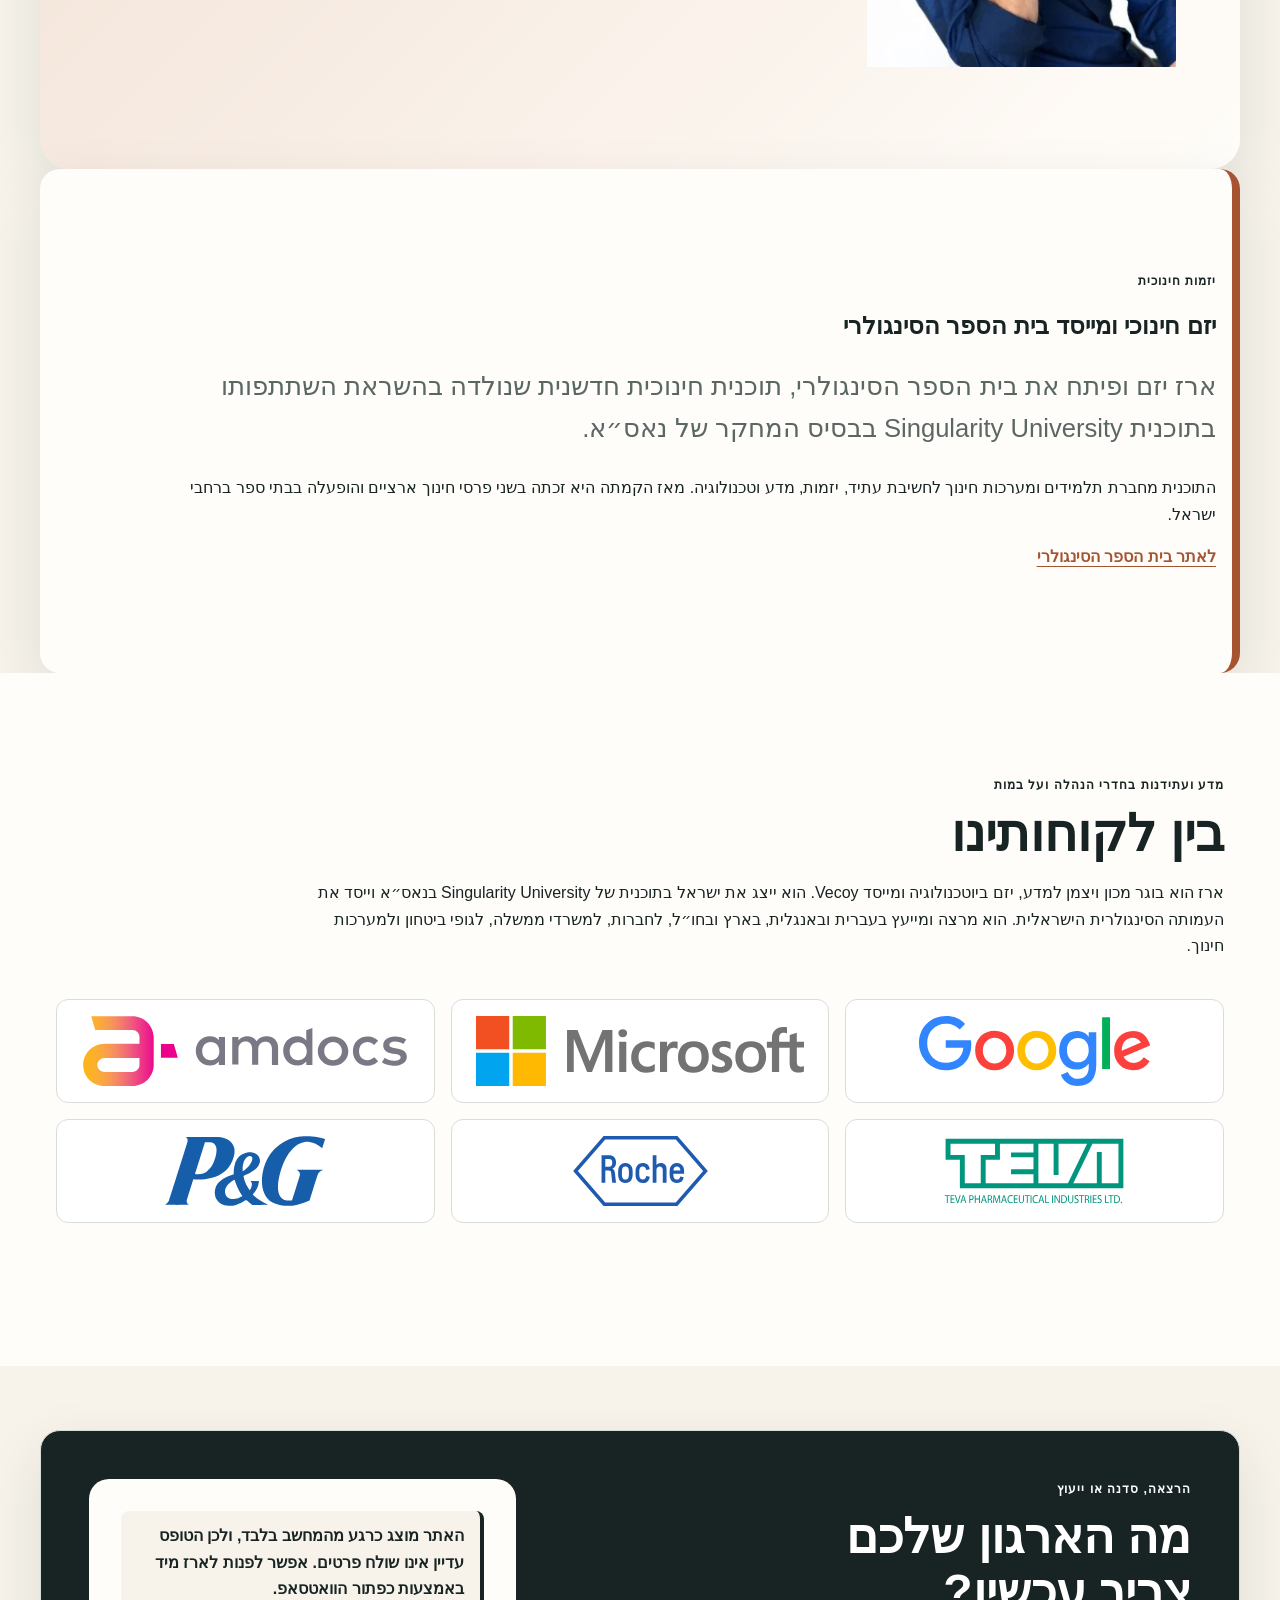
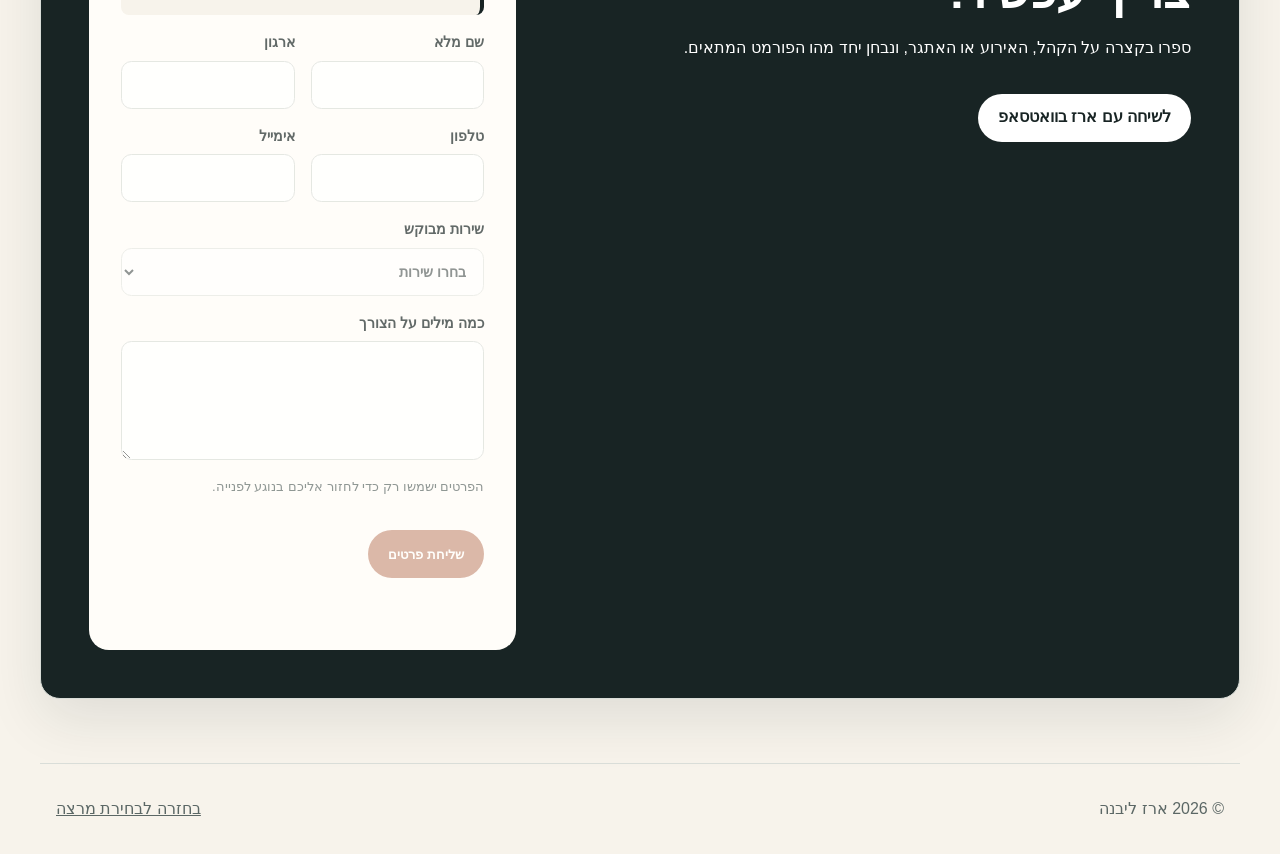
==== commit ed53b626: "feat: use authentic lecture photography" ====
--- a/erez-livneh/index.html
+++ b/erez-livneh/index.html
@@ -20,9 +20,9 @@
     <section id="lectures" class="section section--paper">
       <div class="section-heading"><p class="eyebrow">הרצאות מובילות</p><h2>לראות את הכוחות שמעצבים את העתיד</h2><p>הרצאות מדעיות, חווייתיות ונגישות שמחברות בין טכנולוגיות פורצות דרך, מגמות רחבות והבחירות שאנחנו עושים היום.</p></div>
       <div class="card-grid card-grid--three">
-        <article class="content-card"><p class="card-index">01</p><h3>האבולוציה של הבינה המלאכותית</h3><p>מסע היסטורי־מדעי מראשית המכונות החושבות ועד ה־AI של ימינו - והשאלה מה נשאר מקומו של האדם.</p><img class="lecture-card__image" src="/assets/images/lectures/ai-evolution.jpg" alt="מחשבים ומכשירי תקשורת מראשית העידן הדיגיטלי" width="1600" height="1067" loading="lazy"><a class="text-link" href="/erez-livneh/evolution-of-ai/">לפרטי ההרצאה</a></article>
-        <article class="content-card"><p class="card-index">02</p><h3>הדרך הטובה ביותר לחזות את העתיד היא ליצור אותו</h3><p>הרצאת הדגל על שינוי מואץ, טכנולוגיות משבשות והיכולת להפוך אי־ודאות למרחב של פעולה.</p><img class="lecture-card__image" src="/assets/images/lectures/create-the-future.jpg" alt="אדריכלות עכשווית המשלבת בנייה וצמחייה" width="1600" height="1067" loading="lazy"><a class="text-link" href="/erez-livneh/create-the-future/">לפרטי ההרצאה</a></article>
-        <article class="content-card"><p class="card-index">03</p><h3>עתיד האנושות: קולנוע מול מדע</h3><p>החזונות הגדולים של הקולנוע פוגשים מדע אמיתי - ומה שנראה פעם דמיוני הופך לשאלה מעשית.</p><img class="lecture-card__image" src="/assets/images/lectures/cinema-vs-science.jpg" alt="סרט צילום במקרן קולנוע" width="1600" height="1067" loading="lazy"><a class="text-link" href="/erez-livneh/cinema-vs-science/">לפרטי ההרצאה</a></article>
+        <article class="content-card"><p class="card-index">01</p><h3>האבולוציה של הבינה המלאכותית</h3><p>מסע היסטורי־מדעי מראשית המכונות החושבות ועד ה־AI של ימינו - והשאלה מה נשאר מקומו של האדם.</p><img class="lecture-card__image" src="/assets/images/lectures/ai-evolution.jpg" alt="ארז ליבנה מרצה על התפתחות הטכנולוגיה" width="1600" height="1067" loading="lazy"><a class="text-link" href="/erez-livneh/evolution-of-ai/">לפרטי ההרצאה</a></article>
+        <article class="content-card"><p class="card-index">02</p><h3>הדרך הטובה ביותר לחזות את העתיד היא ליצור אותו</h3><p>הרצאת הדגל על שינוי מואץ, טכנולוגיות משבשות והיכולת להפוך אי־ודאות למרחב של פעולה.</p><img class="lecture-card__image" src="/assets/images/lectures/create-the-future.jpg" alt="ארז ליבנה מרצה מול קהל" width="1600" height="1067" loading="lazy"><a class="text-link" href="/erez-livneh/create-the-future/">לפרטי ההרצאה</a></article>
+        <article class="content-card"><p class="card-index">03</p><h3>עתיד האנושות: קולנוע מול מדע</h3><p>החזונות הגדולים של הקולנוע פוגשים מדע אמיתי - ומה שנראה פעם דמיוני הופך לשאלה מעשית.</p><img class="lecture-card__image" src="/assets/images/lectures/cinema-vs-science.jpg" alt="ארז ליבנה בשיחה על במה" width="1600" height="1067" loading="lazy"><a class="text-link" href="/erez-livneh/cinema-vs-science/">לפרטי ההרצאה</a></article>
       </div>
     </section>
 
--- a/assets/css/styles.css
+++ b/assets/css/styles.css
@@ -165,8 +165,9 @@
 .card-grid { display: grid; gap: 1.25rem; }
 .card-grid--three { grid-template-columns: repeat(3, minmax(0, 1fr)); }
 .content-card {
-  display: flex;
-  flex-direction: column;
+  display: grid;
+  grid-template-rows: 2rem 8.75rem 7.5rem auto 2rem;
+  gap: 1rem;
   min-height: 23rem;
   padding: clamp(1.5rem, 3vw, 2.5rem);
   border: 1px solid var(--line);
@@ -176,14 +177,19 @@
 .lecture-card__image {
   width: 100%;
   aspect-ratio: 3 / 2;
-  margin-block: 1rem 1.25rem;
+  margin: 0;
   border-radius: calc(var(--radius) * 0.65);
   object-fit: cover;
 }
-.lecture-card__image--portrait { object-position: center 12%; }
-.content-card h3 { font-size: clamp(1.35rem, 2.4vw, 2rem); }
-.content-card .text-link { margin-block-start: auto; }
-.card-index { color: var(--ron); font-weight: 800; }
+.content-card h3 {
+  display: flex;
+  align-items: center;
+  margin: 0;
+  font-size: clamp(1.35rem, 2.4vw, 2rem);
+}
+.content-card > p:not(.card-index) { margin: 0; }
+.content-card .text-link { align-self: end; margin: 0; }
+.card-index { margin: 0; color: var(--ron); font-weight: 800; }
 .text-link { color: var(--ron); font-weight: 800; text-underline-offset: 0.25em; }
 
 .special-feature {
@@ -211,6 +217,9 @@
   object-fit: cover;
   object-position: center 35%;
 }
+.special-feature__media { margin: 0; }
+.special-feature__credit { margin-block: -0.55rem 0.75rem; color: var(--muted); font-size: 0.72rem; }
+.special-feature__credit a { color: inherit; }
 .special-feature--compact h2 { margin-block: 0.25rem 0.65rem; font-size: clamp(1.5rem, 3vw, 2.2rem); }
 .special-feature--compact .lead { max-width: 58rem; margin-block: 0 0.75rem; font-size: 1rem; }
 .special-feature--compact .text-link { color: #075f5b; }
@@ -386,7 +395,10 @@
   .hero { min-height: 0; }
   .hero__media { max-height: 32rem; }
   .card-grid--three { grid-template-columns: 1fr; }
-  .content-card { min-height: 0; }
+  .content-card { display: flex; flex-direction: column; gap: 0; min-height: 0; }
+  .content-card h3 { display: block; margin-block: 1rem; }
+  .content-card > p:not(.card-index) { margin-block: 0 1rem; }
+  .lecture-card__image { margin-block-end: 1.25rem; }
   .logo-strip { grid-template-columns: repeat(2, minmax(0, 1fr)); }
   .logo-strip--ron > :last-child:nth-child(odd) { grid-column: 1 / -1; justify-self: center; width: calc(50% - 0.5rem); }
   .form-grid { grid-template-columns: 1fr; }
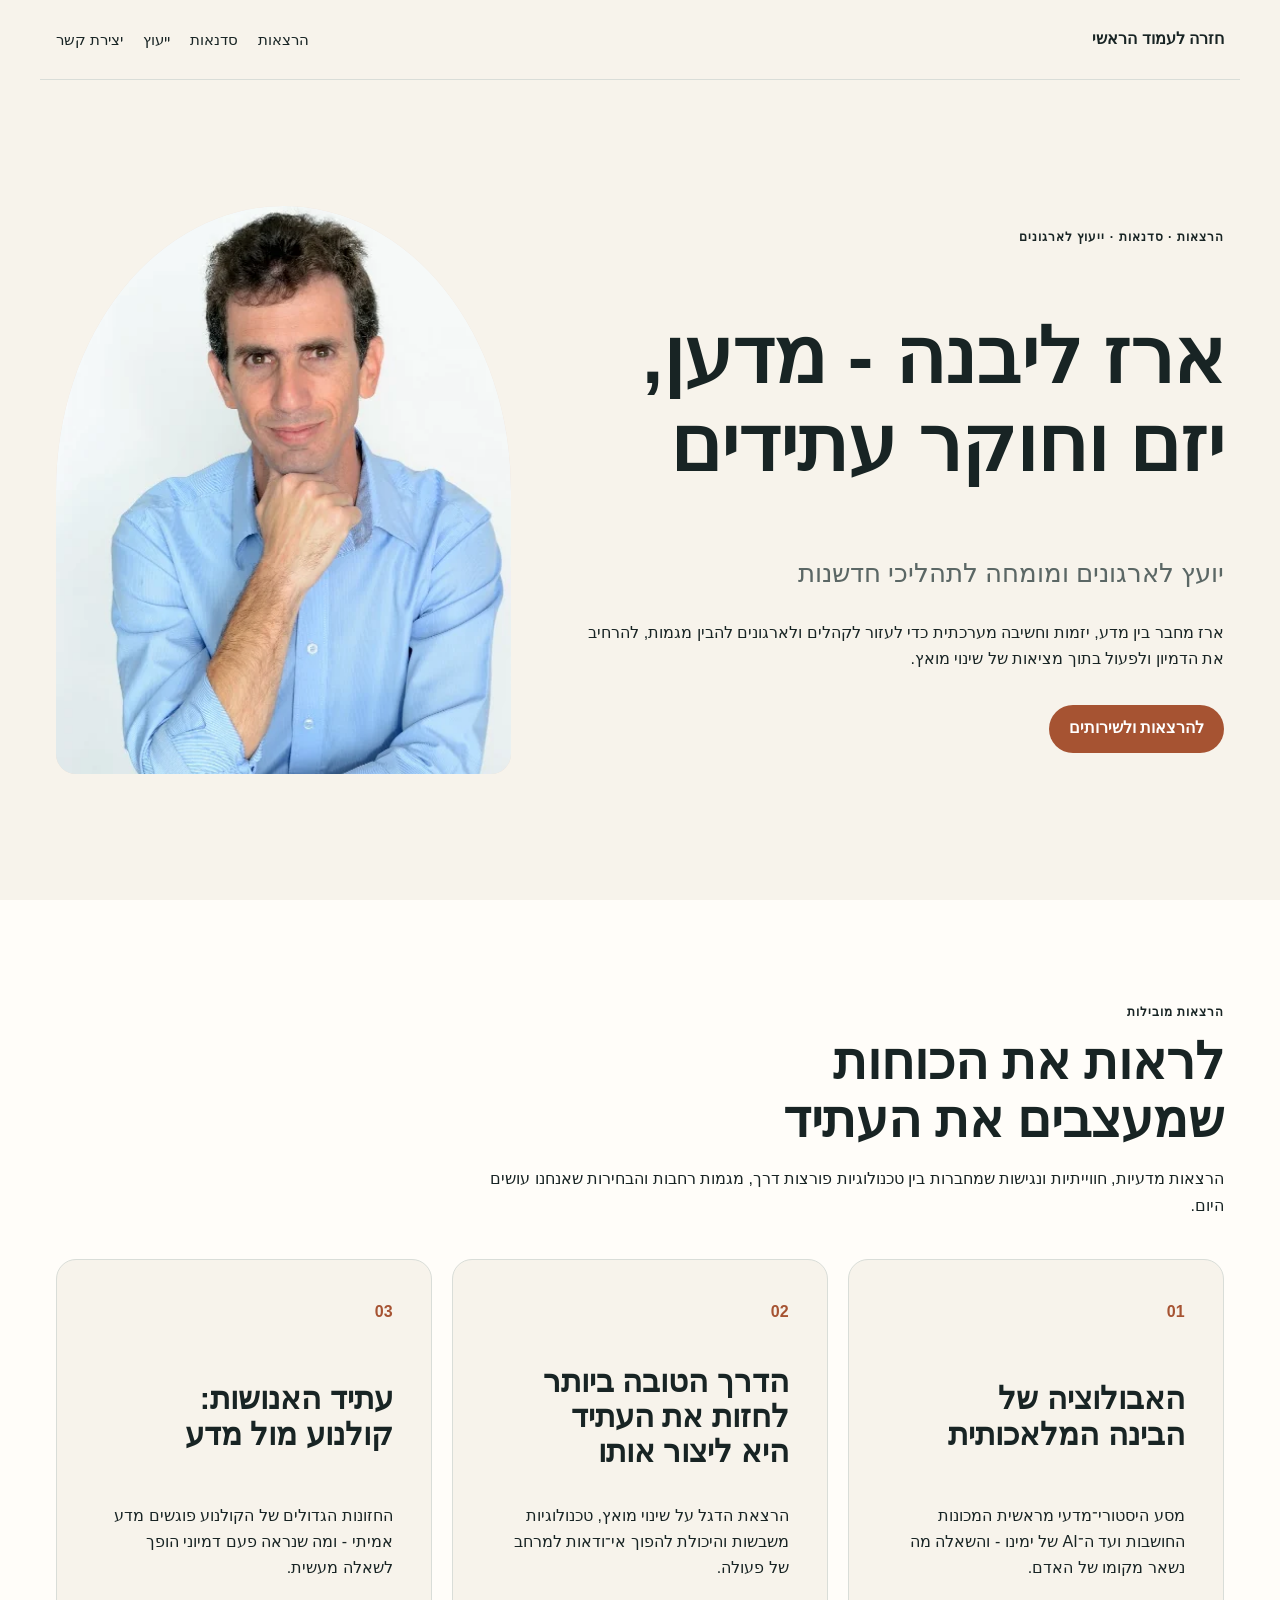
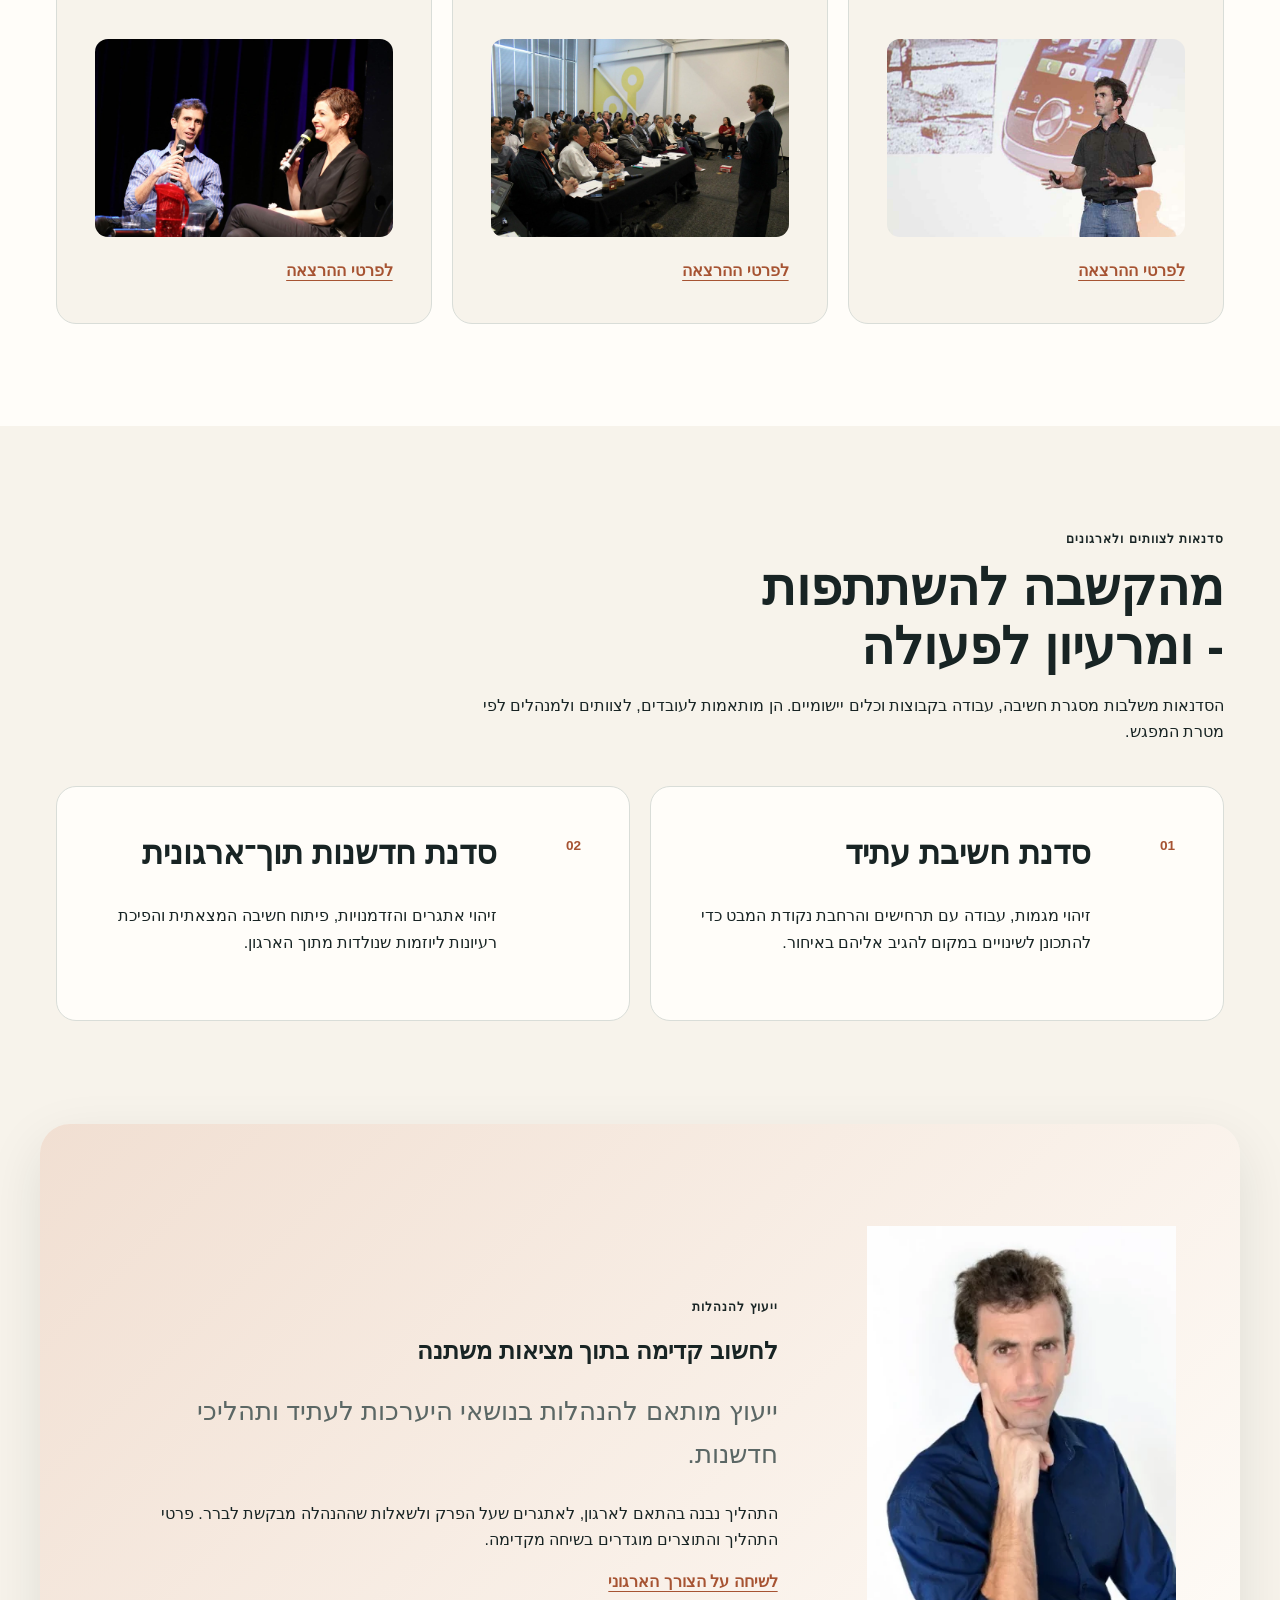
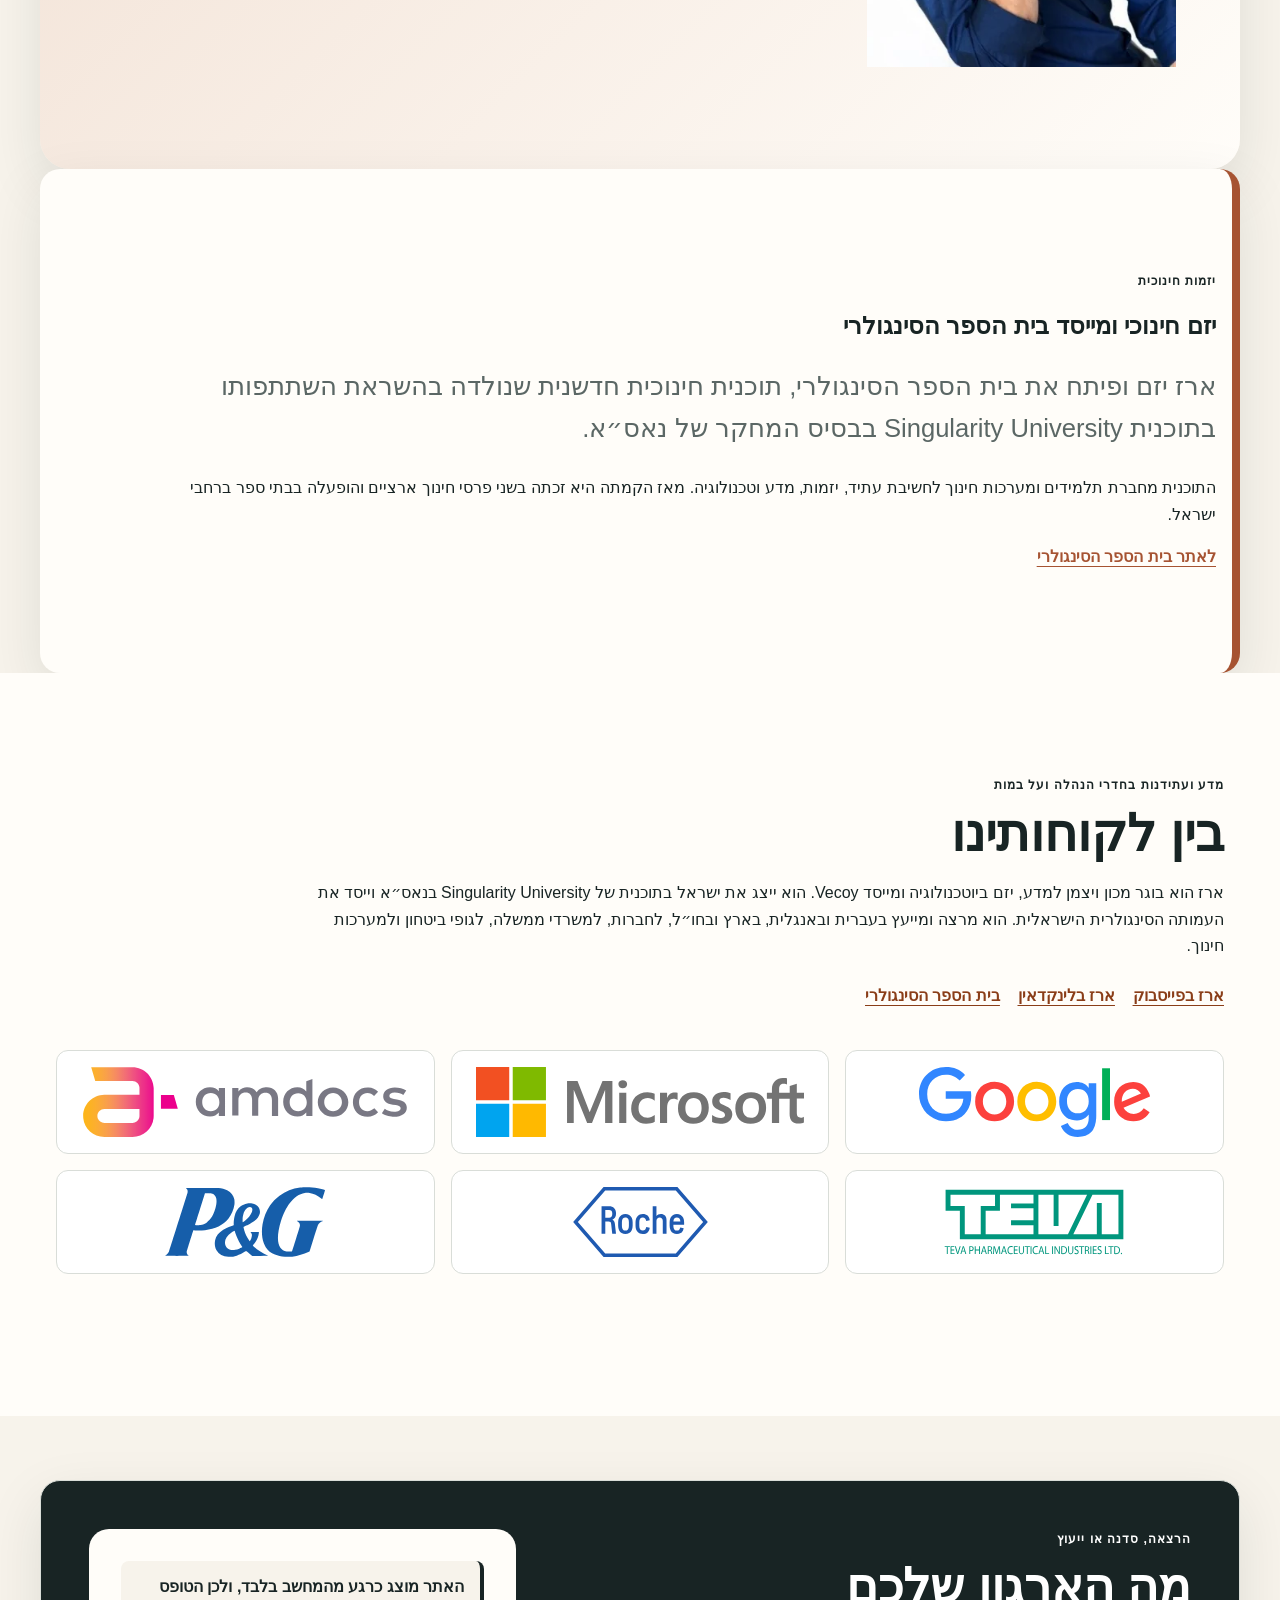
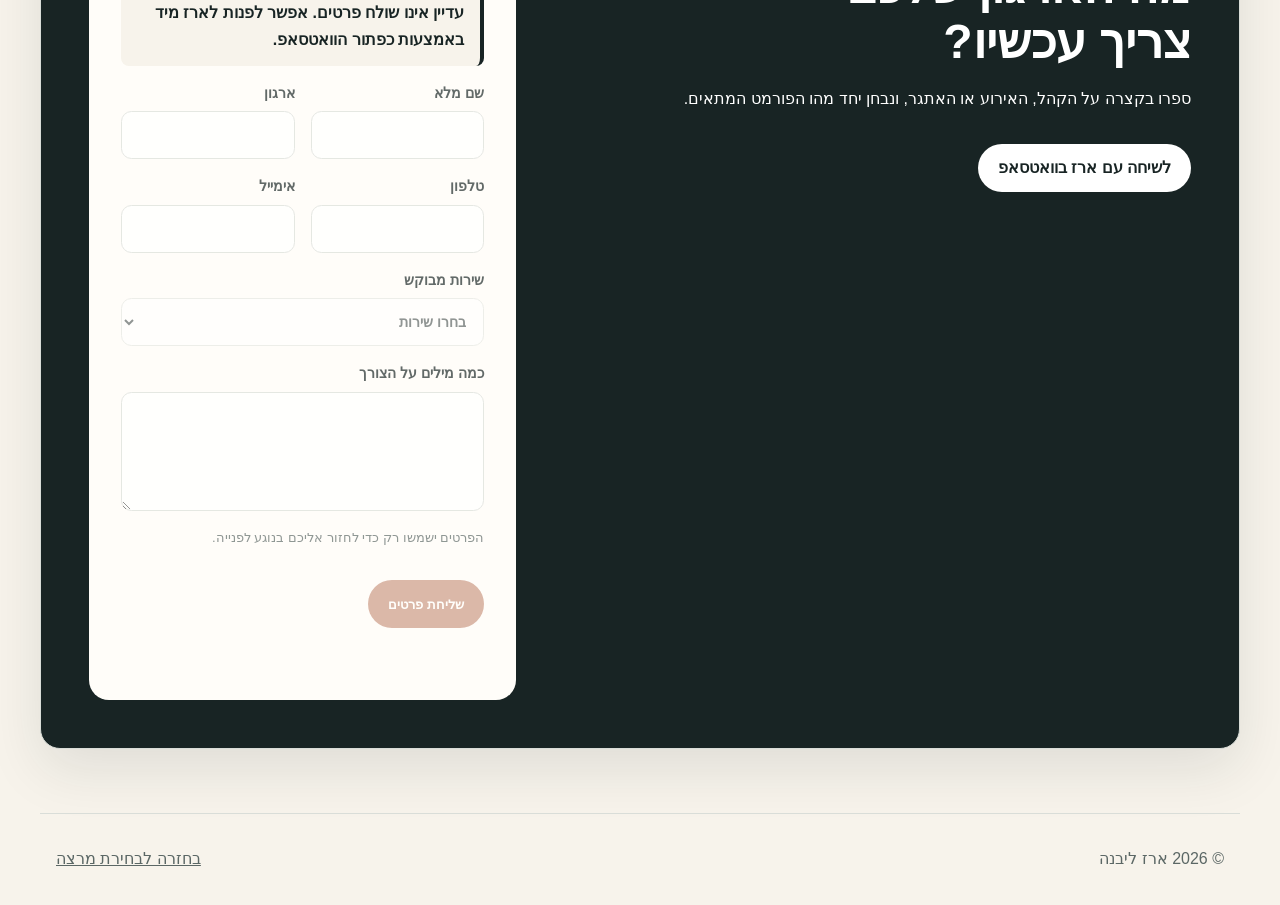
==== commit a3353d9b: "feat: connect official speaker profiles" ====
--- a/erez-livneh/index.html
+++ b/erez-livneh/index.html
@@ -4,9 +4,9 @@
   <meta charset="utf-8"><meta name="viewport" content="width=device-width, initial-scale=1">
   <title>ארז ליבנה | הרצאות על חדשנות, עתידנות וטכנולוגיה</title>
   <meta name="description" content="ארז ליבנה, מדען, יזם וחוקר עתידים: הרצאות על חדשנות, עתידנות, בינה מלאכותית ומדע, לצד סדנאות וייעוץ לארגונים ולהנהלות.">
-  <link rel="canonical" href="https://ronronlivneh-prog.github.io/erez-livneh/">
-  <meta property="og:title" content="ארז ליבנה | הרצאות על חדשנות, עתידנות וטכנולוגיה"><meta property="og:description" content="מדע, יזמות וחשיבת עתיד לארגונים: הרצאות, סדנאות לצוותים וייעוץ מותאם להנהלות."><meta property="og:url" content="https://ronronlivneh-prog.github.io/erez-livneh/"><meta property="og:image" content="https://ronronlivneh-prog.github.io/assets/images/erez/erez-livneh-portrait.webp"><meta property="og:type" content="profile"><meta property="og:locale" content="he_IL"><meta property="og:site_name" content="רון ליבנה וארז ליבנה">
-  <link rel="stylesheet" href="/assets/css/styles.css"><script src="/assets/js/site.js" defer></script><script src="/assets/js/forms.js" defer></script><script type="application/ld+json">{"@context":"https://schema.org","@type":"ProfilePage","@id":"https://ronronlivneh-prog.github.io/erez-livneh/#profile","url":"https://ronronlivneh-prog.github.io/erez-livneh/","name":"ארז ליבנה - מרצה על חדשנות, עתידנות וטכנולוגיה","inLanguage":"he-IL","dateModified":"2026-11-17","mainEntity":{"@type":"Person","@id":"https://ronronlivneh-prog.github.io/erez-livneh/#person","name":"ארז ליבנה","alternateName":"Erez Livneh","url":"https://ronronlivneh-prog.github.io/erez-livneh/","image":"https://ronronlivneh-prog.github.io/assets/images/erez/erez-livneh-portrait.webp","jobTitle":"מדען, יזם, חוקר עתידים ויועץ לחדשנות","description":"מרצה, יועץ ויזם המחבר בין מדע, חדשנות, חשיבת עתיד ותהליכים ארגוניים.","knowsAbout":["חדשנות","עתידנות","בינה מלאכותית","מדע וטכנולוגיה","חשיבת עתיד","חדשנות ארגונית"]},"hasPart":{"@type":"CreativeWork","name":"בית הספר הסינגולרי","url":"https://singularity-schools.com/","creator":{"@id":"https://ronronlivneh-prog.github.io/erez-livneh/#person"}}}</script>
+  <link rel="canonical" href="https://www.livnehtalks.co.il/erez-livneh/">
+  <meta property="og:title" content="ארז ליבנה | הרצאות על חדשנות, עתידנות וטכנולוגיה"><meta property="og:description" content="מדע, יזמות וחשיבת עתיד לארגונים: הרצאות, סדנאות לצוותים וייעוץ מותאם להנהלות."><meta property="og:url" content="https://www.livnehtalks.co.il/erez-livneh/"><meta property="og:image" content="https://www.livnehtalks.co.il/assets/images/erez/erez-livneh-portrait.webp"><meta property="og:type" content="profile"><meta property="og:locale" content="he_IL"><meta property="og:site_name" content="רון ליבנה וארז ליבנה">
+  <link rel="stylesheet" href="/assets/css/styles.css"><script src="/assets/js/site.js" defer></script><script src="/assets/js/forms.js" defer></script><script type="application/ld+json">{"@context":"https://schema.org","@type":"ProfilePage","@id":"https://www.livnehtalks.co.il/erez-livneh/#profile","url":"https://www.livnehtalks.co.il/erez-livneh/","name":"ארז ליבנה - מרצה על חדשנות, עתידנות וטכנולוגיה","inLanguage":"he-IL","dateModified":"2026-11-24","mainEntity":{"@type":"Person","@id":"https://www.livnehtalks.co.il/erez-livneh/#person","name":"ארז ליבנה","alternateName":"Erez Livneh","url":"https://www.livnehtalks.co.il/erez-livneh/","image":"https://www.livnehtalks.co.il/assets/images/erez/erez-livneh-portrait.webp","jobTitle":"מדען, יזם, חוקר עתידים ויועץ לחדשנות","description":"מרצה, יועץ ויזם המחבר בין מדע, חדשנות, חשיבת עתיד ותהליכים ארגוניים.","knowsAbout":["חדשנות","עתידנות","בינה מלאכותית","מדע וטכנולוגיה","חשיבת עתיד","חדשנות ארגונית"],"sameAs":["https://www.facebook.com/ErezLivnehTalks","https://www.linkedin.com/in/erez-livneh-4374773/","https://singularity-schools.com/"]},"hasPart":{"@type":"CreativeWork","name":"בית הספר הסינגולרי","url":"https://singularity-schools.com/","creator":{"@id":"https://www.livnehtalks.co.il/erez-livneh/#person"}}}</script>
 </head>
 <body class="speaker-erez">
   <a class="skip-link" href="#main">דלגו לתוכן</a>
@@ -51,6 +51,11 @@
       <p class="eyebrow">מדע ועתידנות בחדרי הנהלה ועל במות</p>
       <h2>בין לקוחותינו</h2>
       <p>ארז הוא בוגר מכון ויצמן למדע, יזם ביוטכנולוגיה ומייסד Vecoy. הוא ייצג את ישראל בתוכנית של Singularity University בנאס״א וייסד את העמותה הסינגולרית הישראלית. הוא מרצה ומייעץ בעברית ובאנגלית, בארץ ובחו״ל, לחברות, למשרדי ממשלה, לגופי ביטחון ולמערכות חינוך.</p>
+      <nav class="profile-links" aria-label="העמודים הרשמיים של ארז ליבנה">
+        <a href="https://www.facebook.com/ErezLivnehTalks" target="_blank" rel="noopener">ארז בפייסבוק</a>
+        <a href="https://www.linkedin.com/in/erez-livneh-4374773/" target="_blank" rel="noopener">ארז בלינקדאין</a>
+        <a href="https://singularity-schools.com/" target="_blank" rel="noopener">בית הספר הסינגולרי</a>
+      </nav>
       <div class="logo-strip logo-strip--erez" aria-label="ארגונים שעבדו עם ארז">
         <img src="/assets/images/erez/logos/logo-google.svg" alt="Google" loading="lazy">
         <img src="/assets/images/erez/logos/logo-microsoft.svg" alt="Microsoft" loading="lazy">
--- a/assets/css/styles.css
+++ b/assets/css/styles.css
@@ -130,6 +130,22 @@
 .gateway-section--shared-accent .speaker-card.speaker-ron .speaker-card__label,
 .gateway-section--shared-accent .speaker-card.speaker-erez .speaker-card__label { color: var(--gateway-accent); }
 .gateway-section--shared-accent .speaker-card .button { background: var(--gateway-accent); }
+.organization-events {
+  display: grid;
+  grid-template-columns: minmax(0, 1.35fr) minmax(14rem, 0.65fr);
+  gap: clamp(1.5rem, 4vw, 4rem);
+  align-items: center;
+  margin-block-start: clamp(2rem, 6vw, 5rem);
+  padding: clamp(1.5rem, 4vw, 3rem);
+  border: 1px solid var(--line);
+  border-radius: var(--radius);
+  background: var(--gateway-accent-soft);
+}
+.organization-events h2 { margin-block: 0.35rem 1rem; font-size: clamp(1.9rem, 4vw, 3.4rem); }
+.organization-events p:not(.eyebrow) { max-width: 52rem; }
+.organization-events__actions { display: grid; gap: 0.8rem; }
+.organization-events__actions .button { text-align: center; background: var(--gateway-accent); }
+.organization-events__actions .button--secondary { background: transparent; color: var(--ink); border: 1px solid var(--gateway-accent); }
 
 .hero,
 .story-section,
@@ -226,6 +242,10 @@
 .story-section__media { margin: 0; border-radius: var(--radius); overflow: hidden; box-shadow: var(--shadow); }
 .story-section__media img { aspect-ratio: 4 / 3; object-fit: cover; }
 .story-section__portrait { object-position: center 18%; }
+.profile-links { display: flex; flex-wrap: wrap; gap: 0.65rem 1.1rem; margin-block-start: 1.5rem; }
+.profile-links a { color: currentColor; font-weight: 700; text-underline-offset: 0.25rem; }
+.speaker-ron .profile-links a { color: #075f5b; }
+.speaker-erez .profile-links a { color: #8a3d18; }
 
 .logo-strip { display: grid; grid-template-columns: repeat(3, minmax(0, 1fr)); gap: 1rem; align-items: stretch; margin-block: 2.5rem; }
 .logo-strip img {
@@ -404,6 +424,7 @@
   .form-grid { grid-template-columns: 1fr; }
   .site-footer { flex-direction: column; }
   .service-grid, .consulting-section, .evidence-section { grid-template-columns: 1fr; }
+  .organization-events { grid-template-columns: 1fr; }
   .media-grid { grid-template-columns: 1fr; }
   .consulting-section figure { order: 2; }
 }
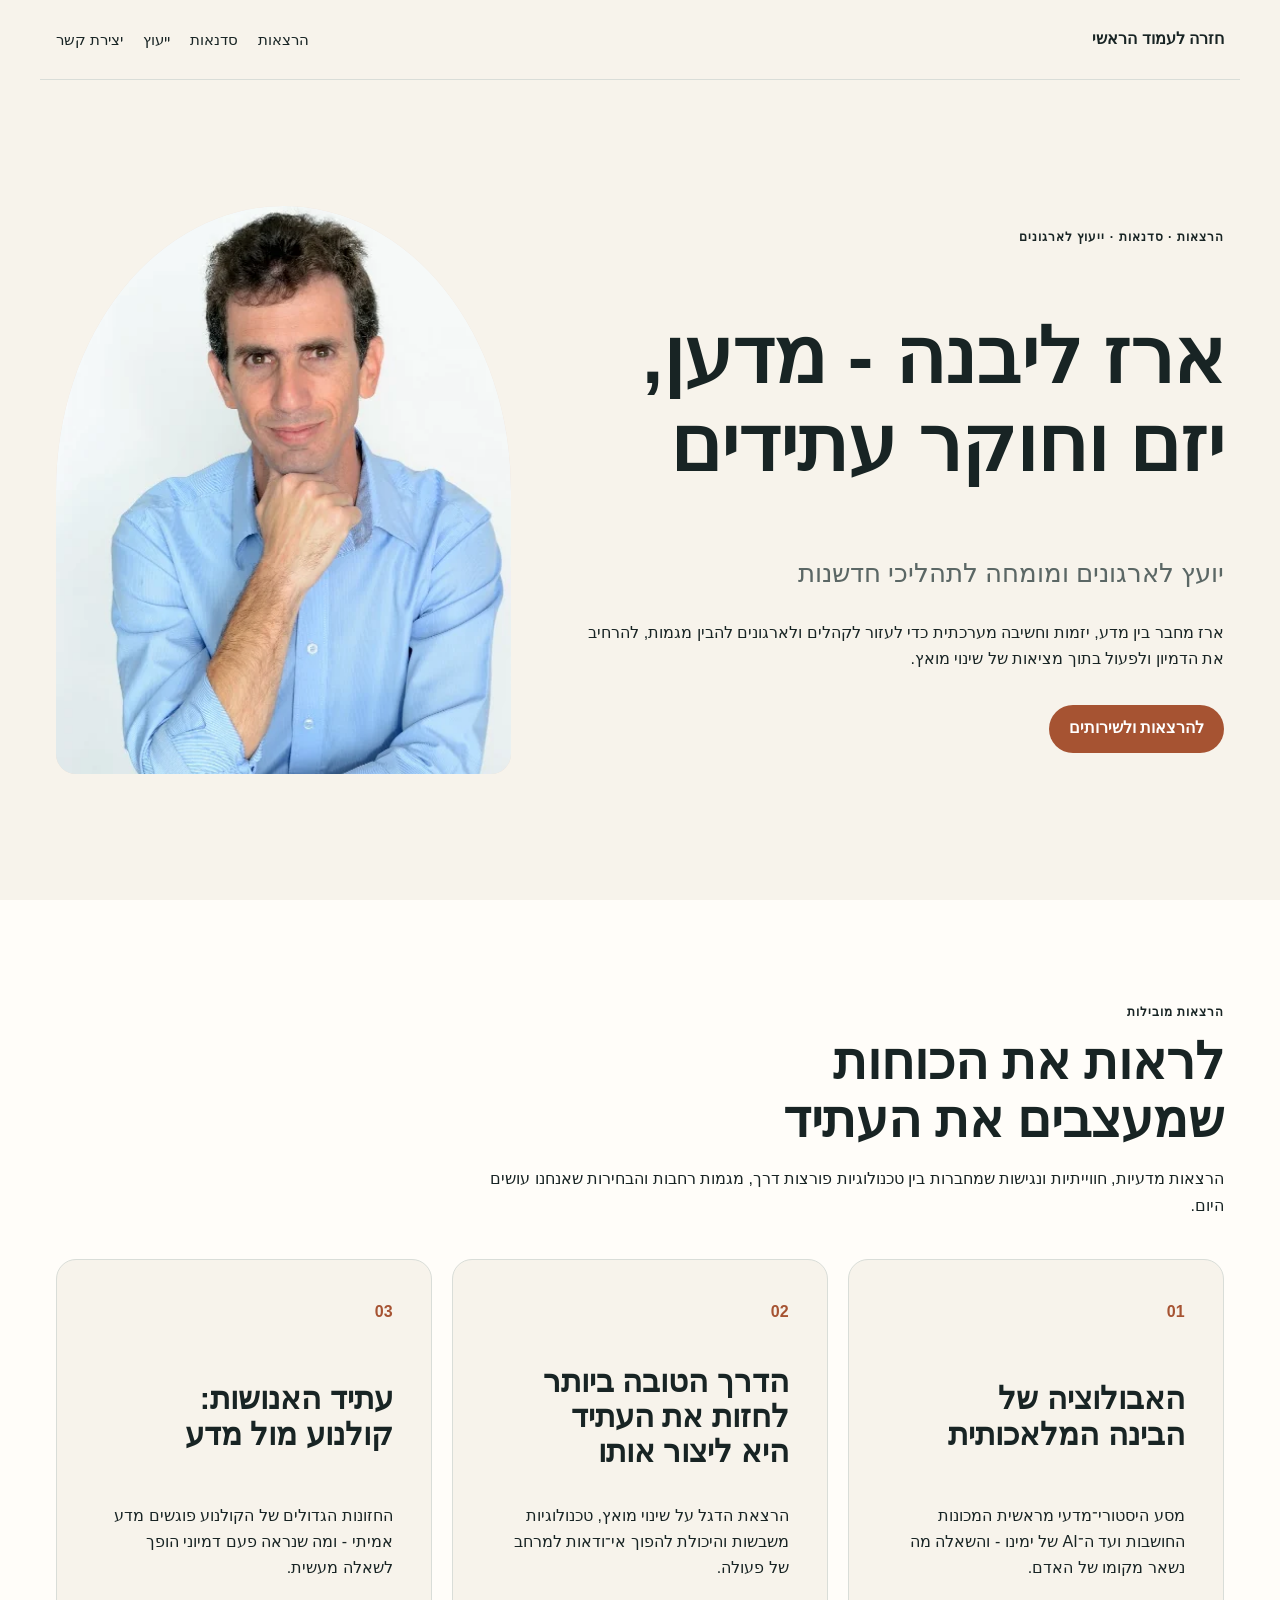
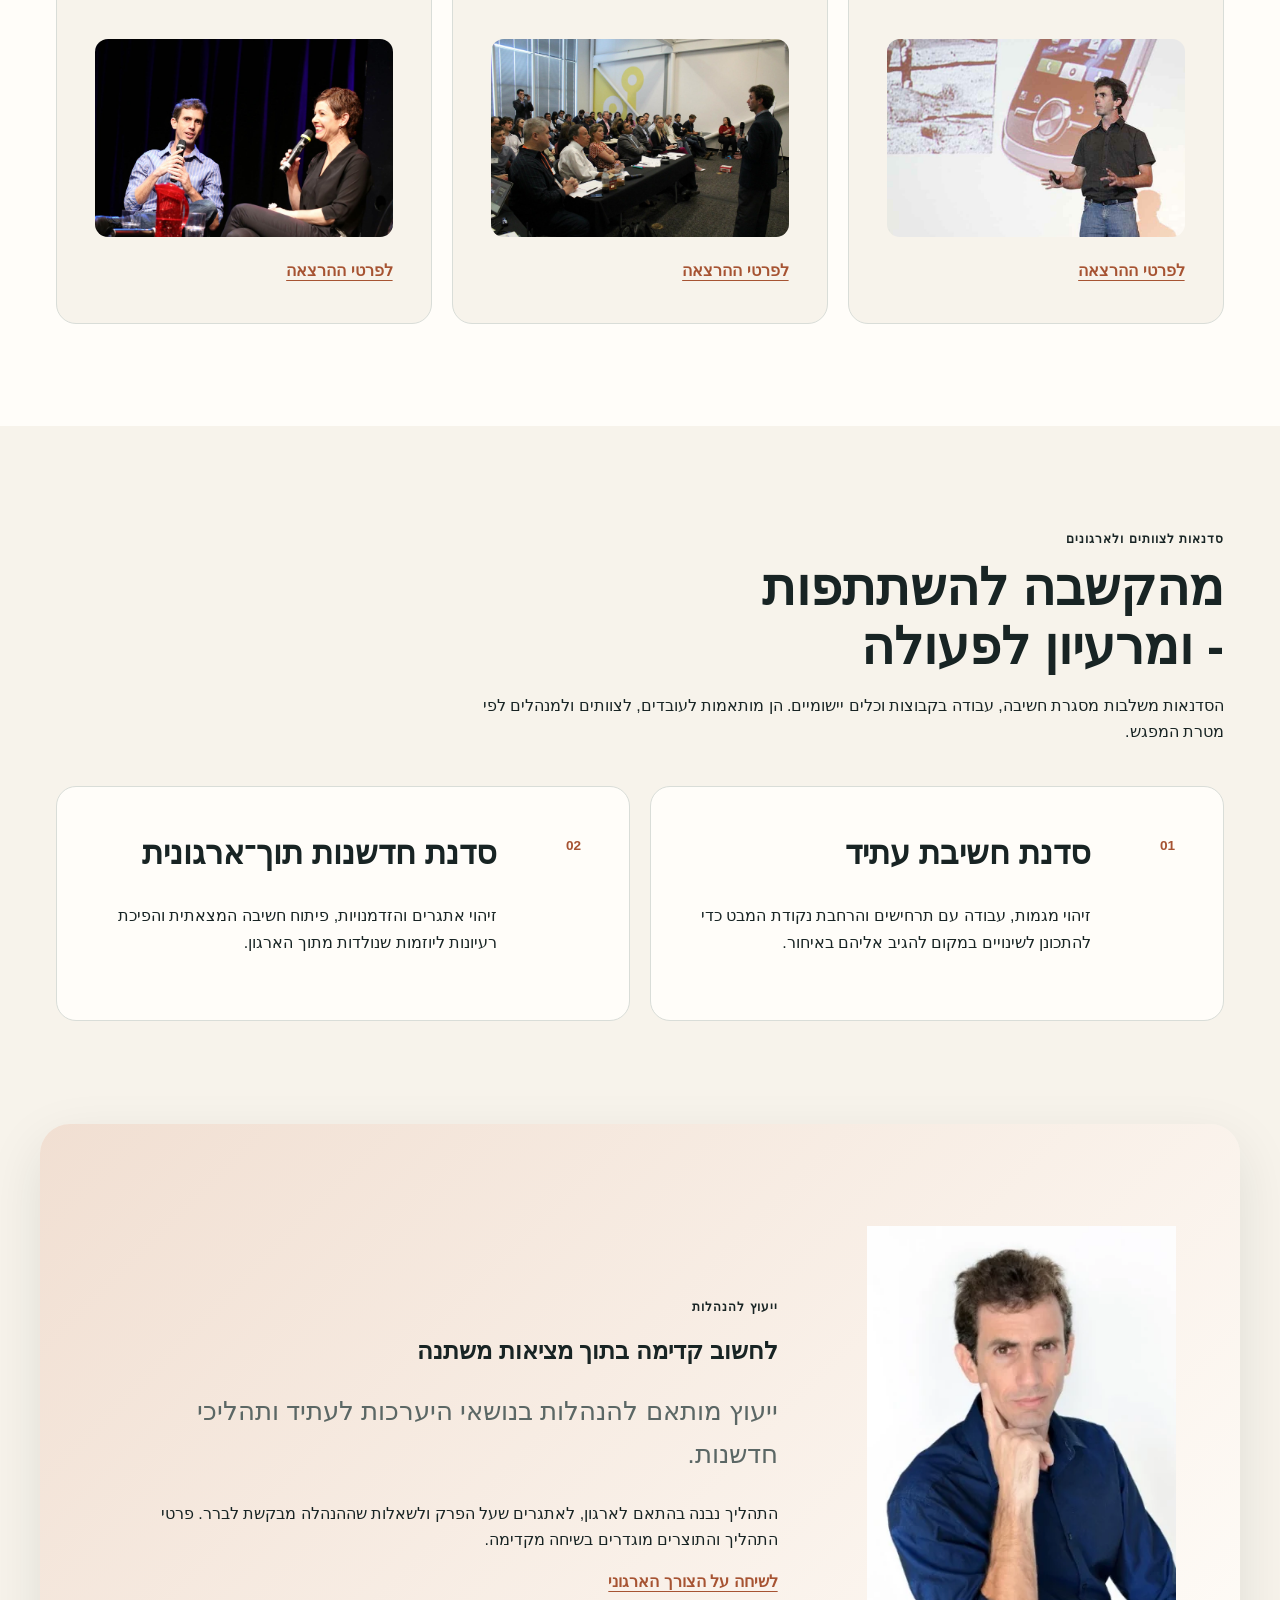
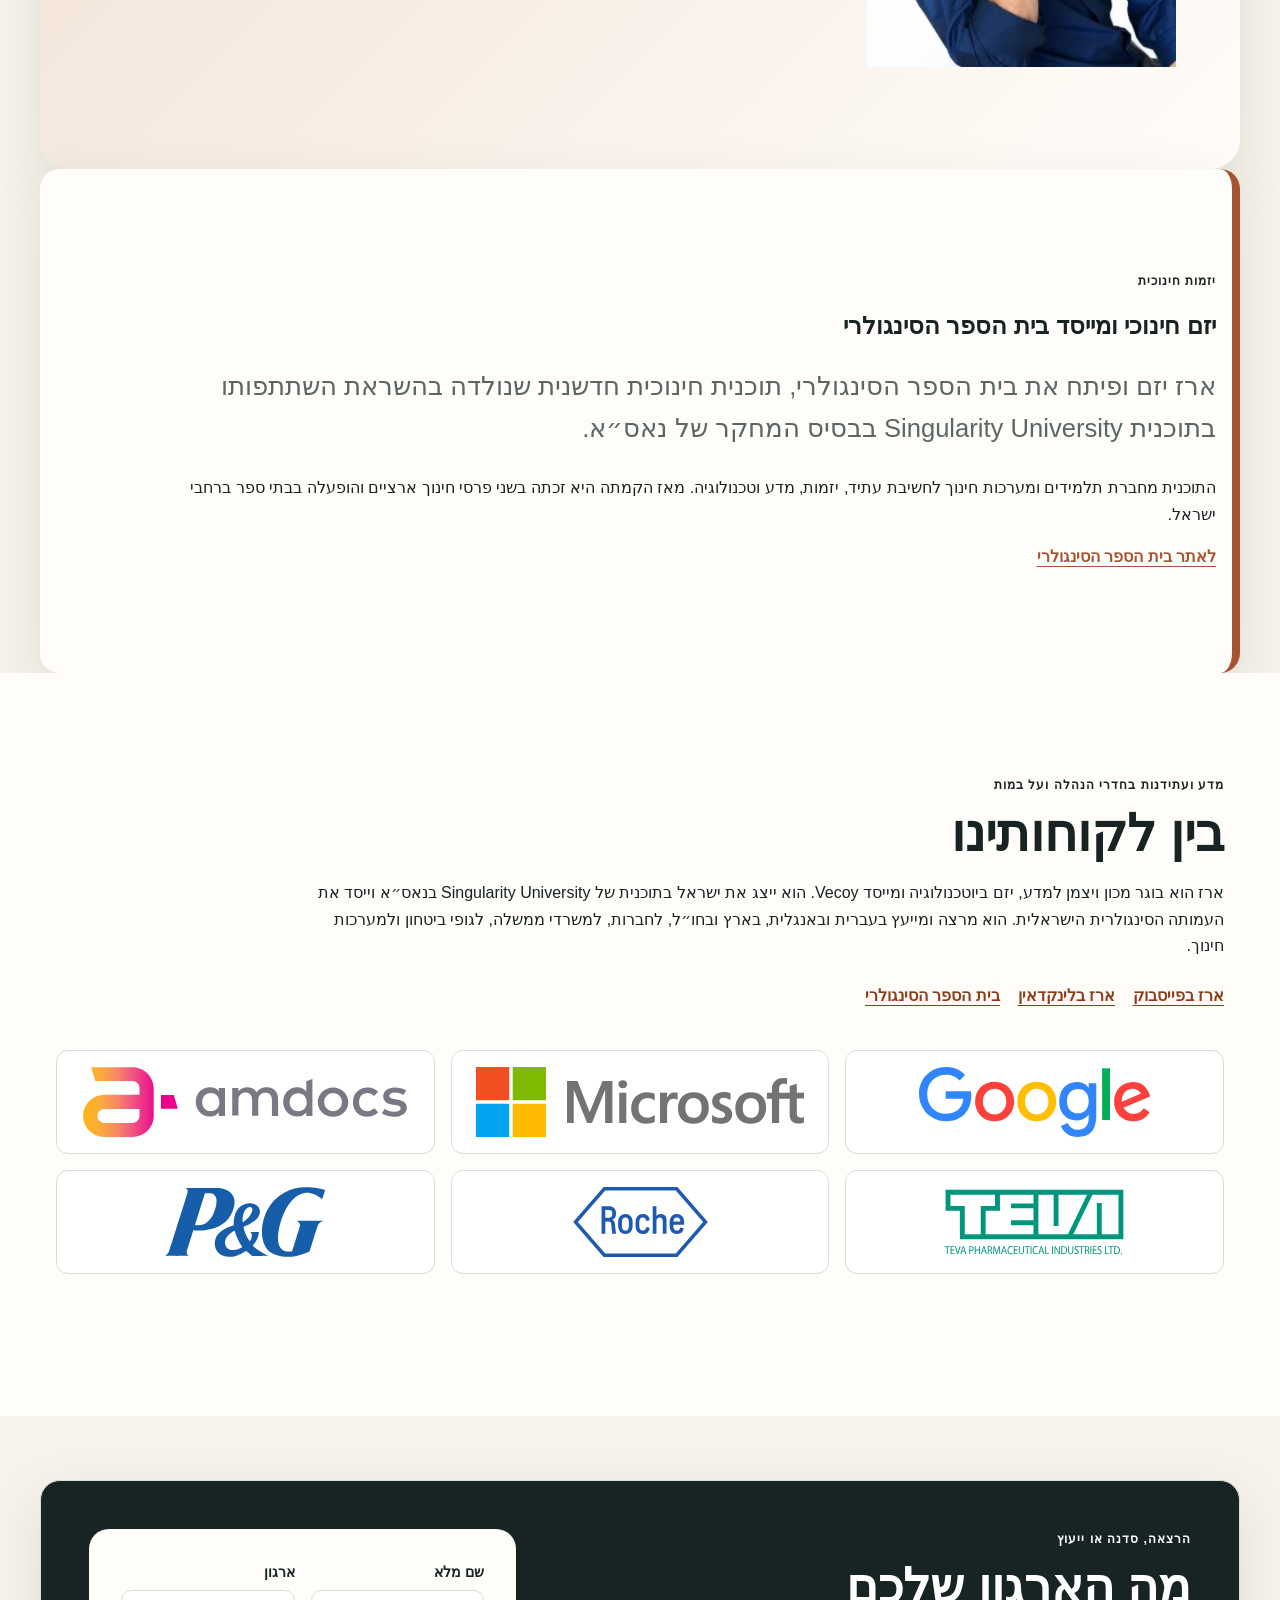
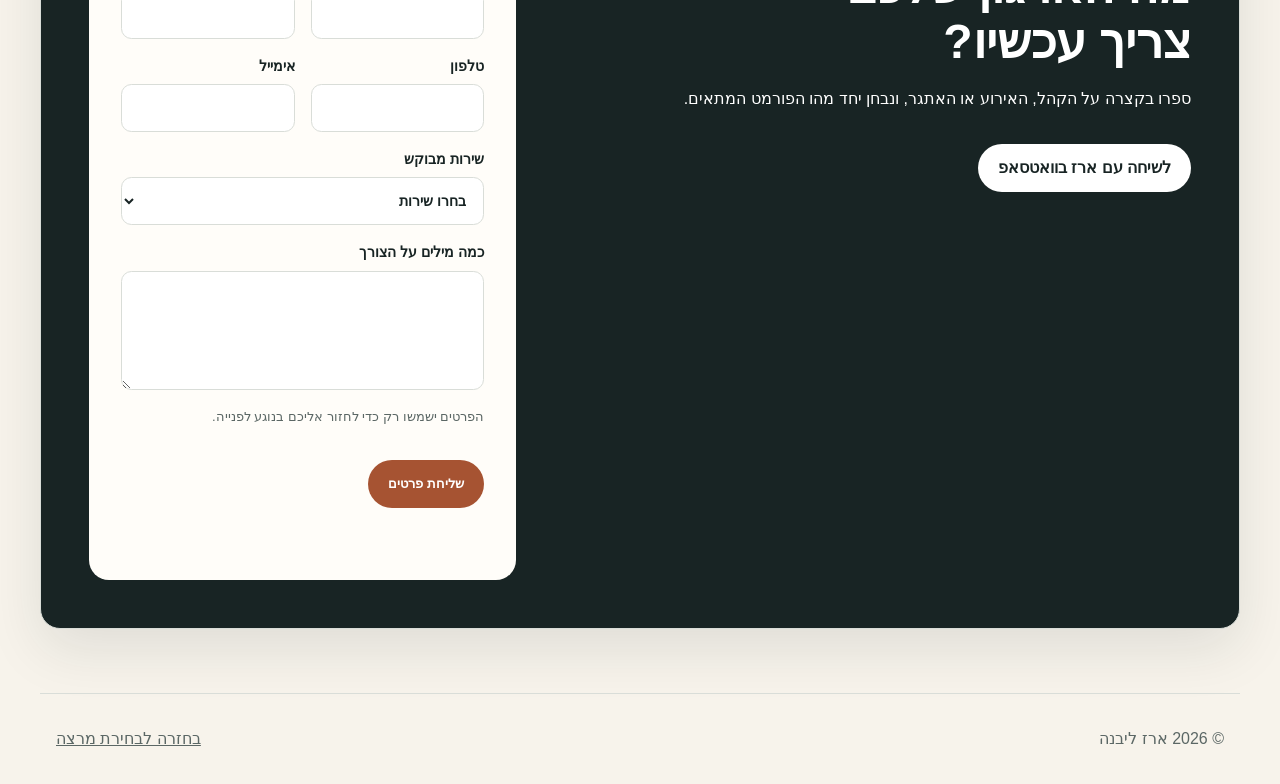
==== commit 0df774ea: "feat: activate Erez contact forms" ====
--- a/erez-livneh/index.html
+++ b/erez-livneh/index.html
@@ -68,9 +68,8 @@
 
     <section id="contact" class="section contact-panel" data-speaker="erez">
       <div class="contact-panel__intro"><p class="eyebrow">הרצאה, סדנה או ייעוץ</p><h2>מה הארגון שלכם צריך עכשיו?</h2><p>ספרו בקצרה על הקהל, האירוע או האתגר, ונבחן יחד מהו הפורמט המתאים.</p><a class="button" href="https://wa.me/972503834022?text=היי%20ארז,%20אשמח%20לקבל%20פרטים">לשיחה עם ארז בוואטסאפ</a></div>
-      <form class="contact-form" action="" method="post" data-contact-form data-speaker="erez" data-endpoint-status="pending">
-        <p class="local-form-notice" data-local-form-notice>האתר מוצג כרגע מהמחשב בלבד, ולכן הטופס עדיין אינו שולח פרטים. אפשר לפנות לארז מיד באמצעות כפתור הוואטסאפ.</p>
-        <fieldset disabled>
+      <form class="contact-form" action="https://formspree.io/f/xdegyaql" method="post" data-contact-form data-speaker="erez" data-endpoint-status="ready">
+        <fieldset>
         <div class="form-grid"><label>שם מלא<input name="name" autocomplete="name" required></label><label>ארגון<input name="organization" autocomplete="organization" required></label><label>טלפון<input name="phone" type="tel" autocomplete="tel" required></label><label>אימייל<input name="email" type="email" autocomplete="email" required></label></div>
         <label>שירות מבוקש<select name="service" required><option value="">בחרו שירות</option><option>האבולוציה של הבינה המלאכותית</option><option>הדרך הטובה ביותר לחזות את העתיד היא ליצור אותו</option><option>עתיד האנושות: קולנוע מול מדע</option><option>סדנת חשיבת עתיד</option><option>סדנת חדשנות תוך־ארגונית</option><option>ייעוץ להנהלות</option></select></label>
         <label>כמה מילים על הצורך<textarea name="message" rows="4" required></textarea></label><label class="honeypot" aria-hidden="true">נא להשאיר ריק<input name="_gotcha" tabindex="-1" autocomplete="off"></label><p class="form-consent">הפרטים ישמשו רק כדי לחזור אליכם בנוגע לפנייה.</p><button class="button" type="submit">שליחת פרטים</button><p class="form-status" data-form-status role="status" aria-live="polite"></p>
--- a/assets/css/styles.css
+++ b/assets/css/styles.css
@@ -388,6 +388,16 @@
 }
 .media-card video { display: block; width: 100%; aspect-ratio: 16 / 9; border-radius: 0.75rem; background: #111; }
 .media-card figcaption { padding: 0.8rem 0.25rem 0.15rem; font-weight: 700; }
+.interview-section { margin-block-start: clamp(2.5rem, 6vw, 4.5rem); }
+.interview-section > p { max-width: 48rem; }
+.interview-grid { display: grid; grid-template-columns: repeat(2, minmax(0, 1fr)); gap: 1.25rem; margin-block-start: 1.5rem; }
+.interview-card { position: relative; overflow: hidden; border: 1px solid var(--line); border-radius: var(--radius); background: var(--paper); box-shadow: var(--shadow); }
+.interview-card a { display: grid; height: 100%; color: inherit; text-decoration: none; }
+.interview-card img { width: 100%; aspect-ratio: 16 / 9; object-fit: cover; }
+.interview-card__duration { position: absolute; inset-block-start: 0.75rem; inset-inline-start: 0.75rem; padding: 0.25rem 0.5rem; border-radius: 0.35rem; background: rgb(0 0 0 / 78%); color: white; font-size: 0.8rem; font-weight: 700; direction: ltr; }
+.interview-card__title { padding: 1rem 1rem 0.35rem; font-weight: 800; font-size: 1.1rem; }
+.interview-card__meta { padding: 0 1rem 1rem; color: var(--muted); font-size: 0.9rem; }
+.interview-card a:hover .interview-card__title { text-decoration: underline; text-underline-offset: 0.25rem; }
 .button {
   display: inline-flex;
   align-items: center;
@@ -426,6 +436,7 @@
   .service-grid, .consulting-section, .evidence-section { grid-template-columns: 1fr; }
   .organization-events { grid-template-columns: 1fr; }
   .media-grid { grid-template-columns: 1fr; }
+  .interview-grid { grid-template-columns: 1fr; }
   .consulting-section figure { order: 2; }
 }
 
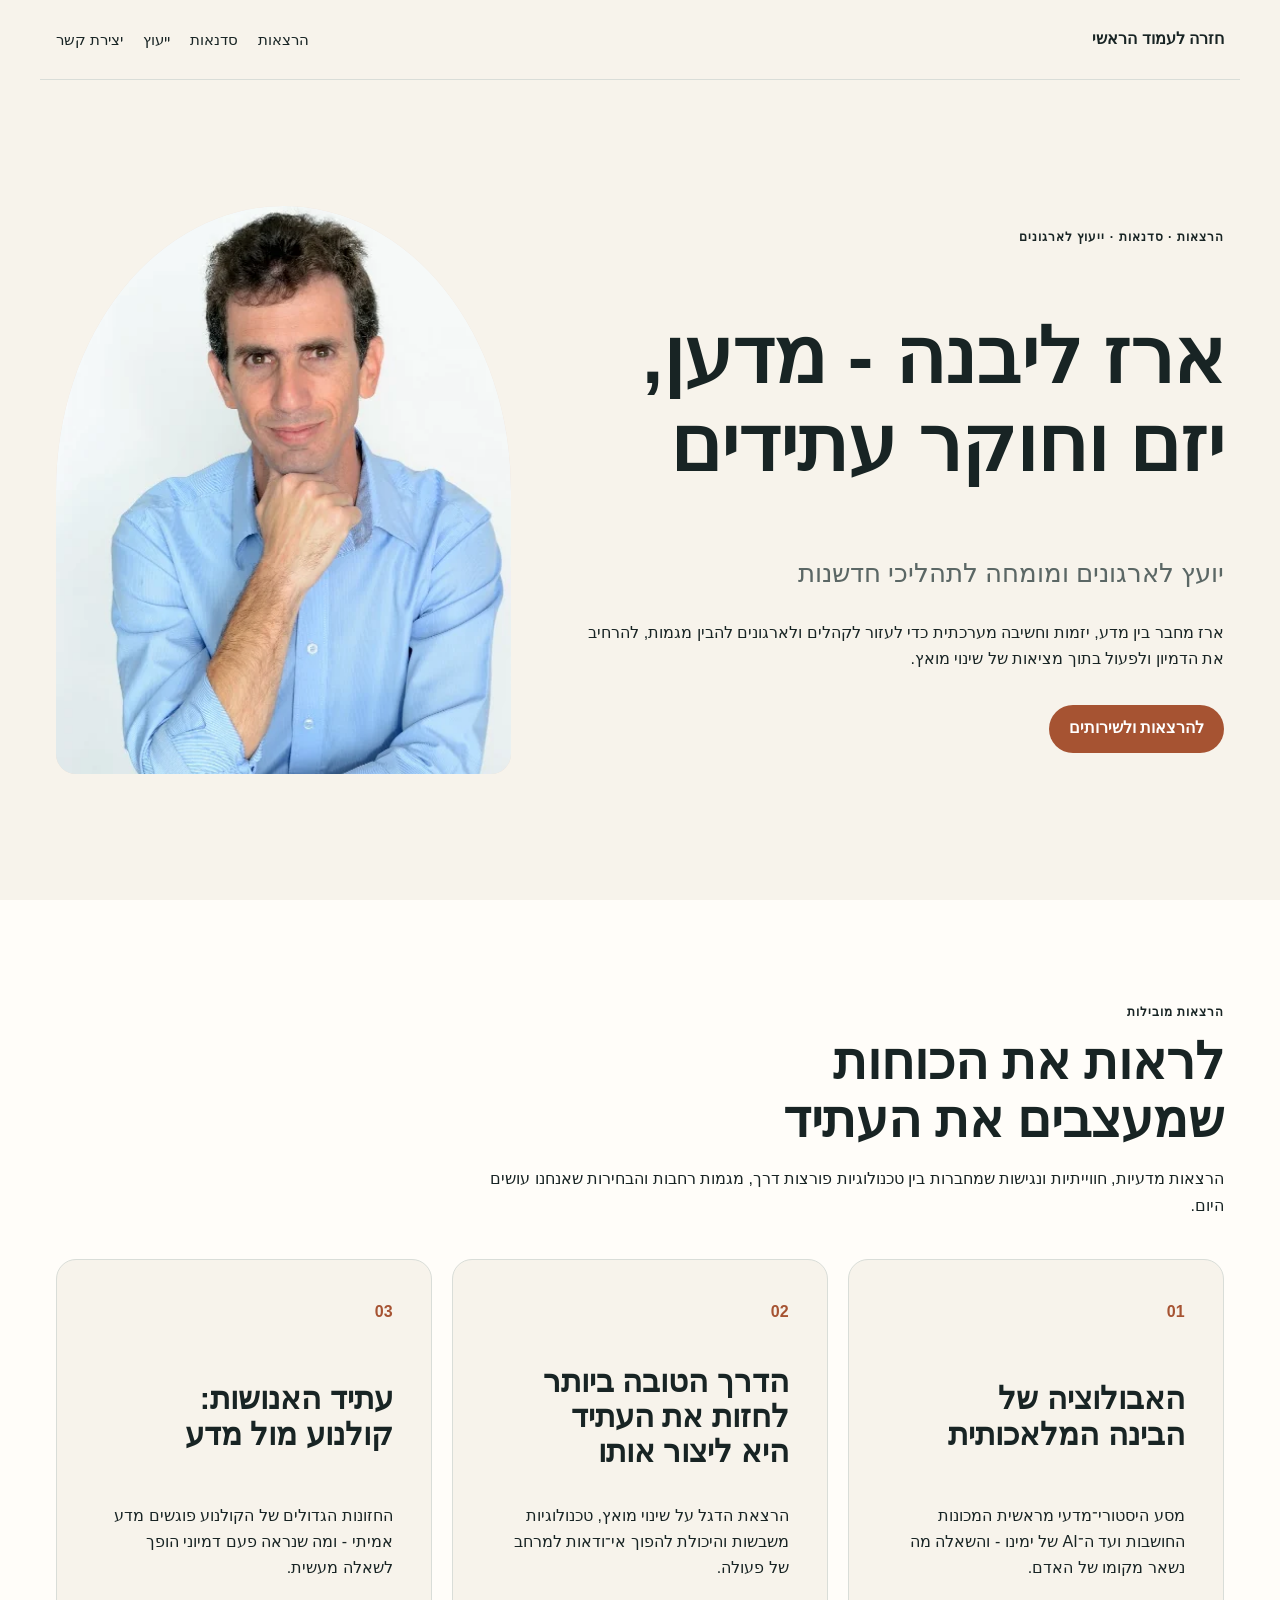
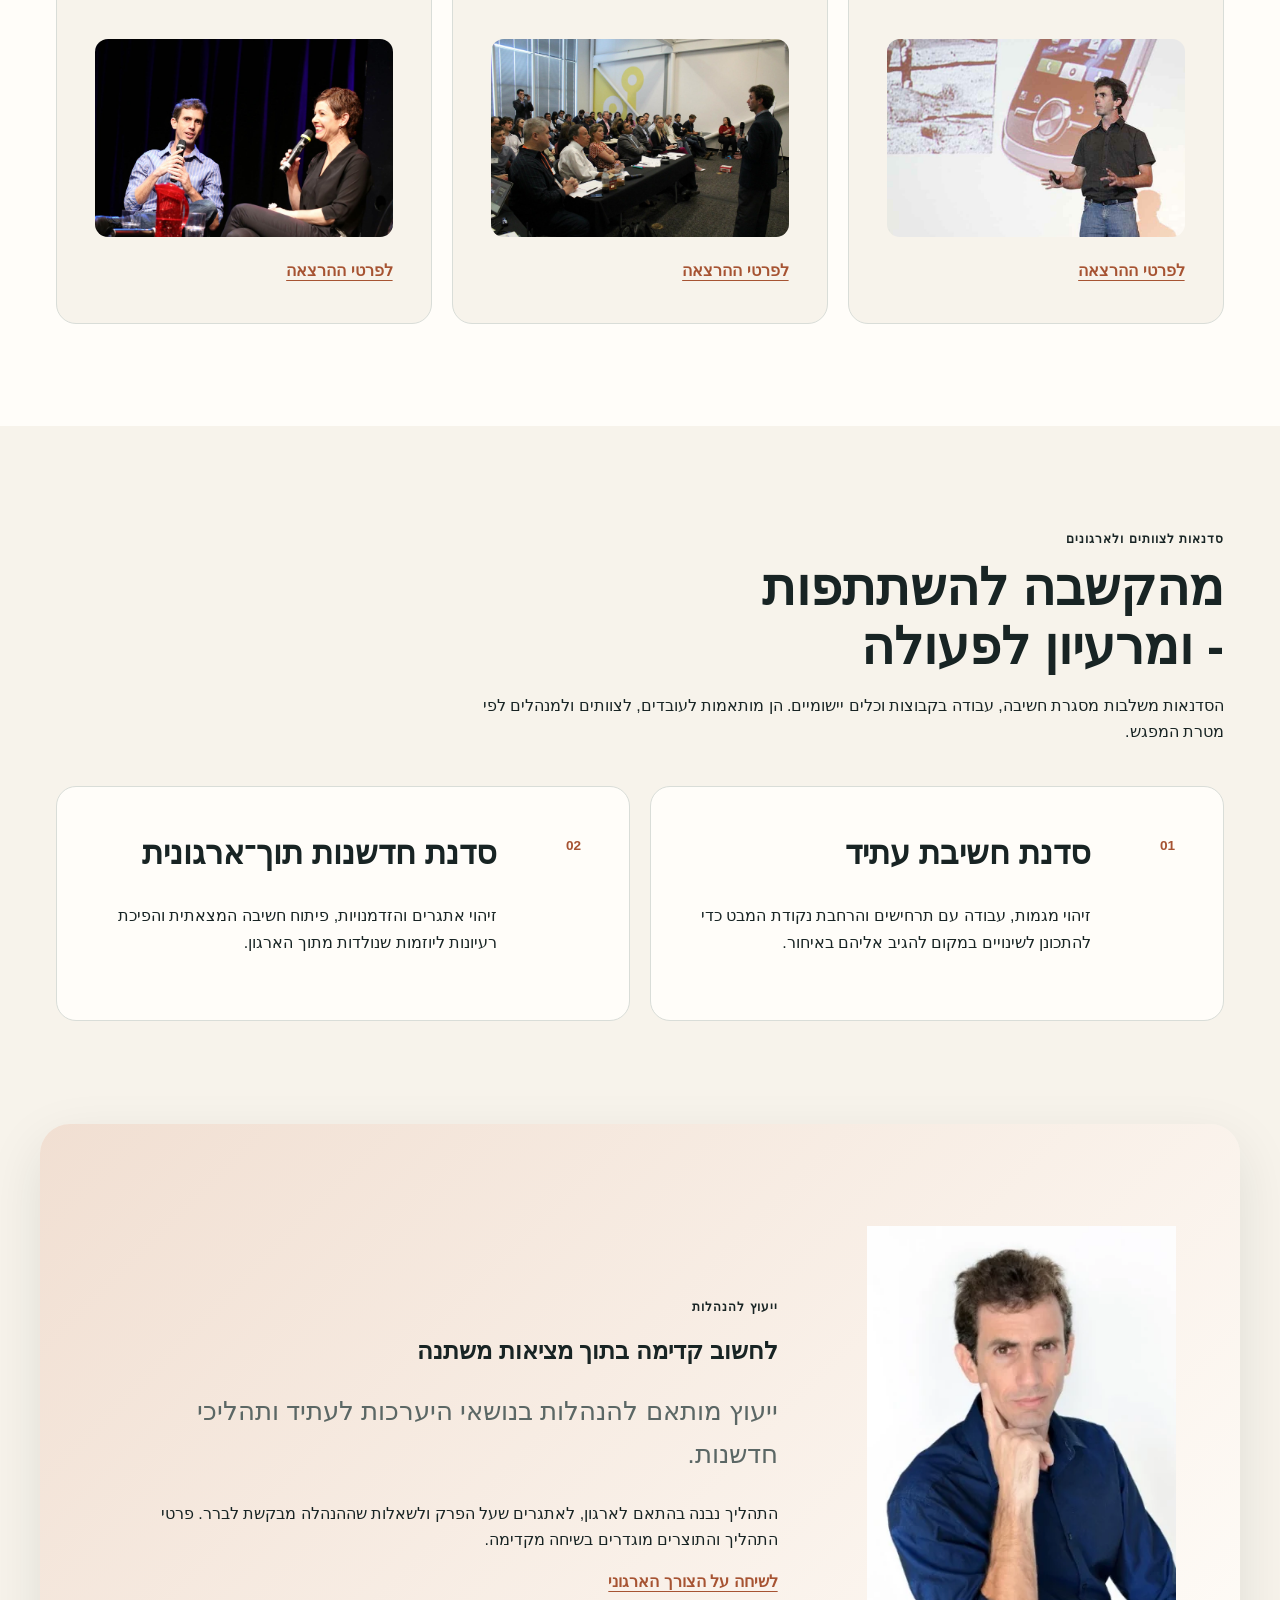
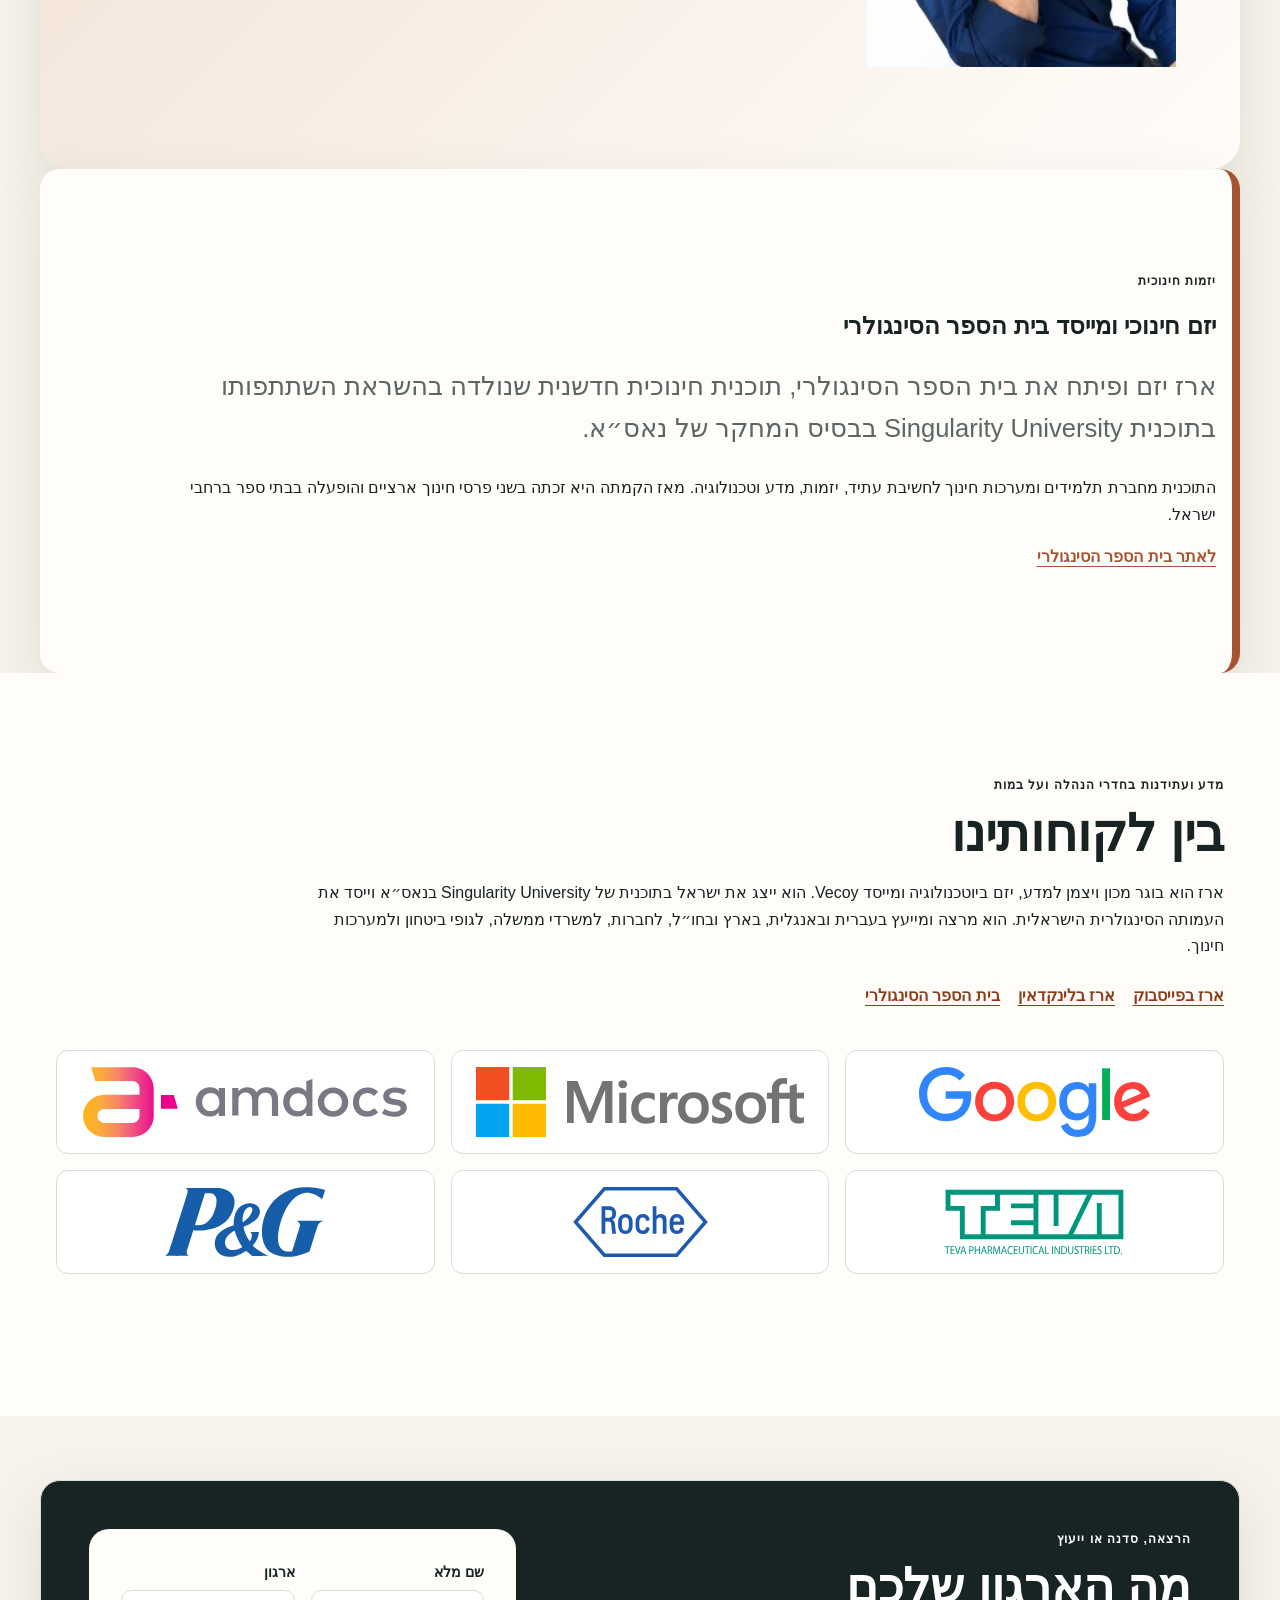
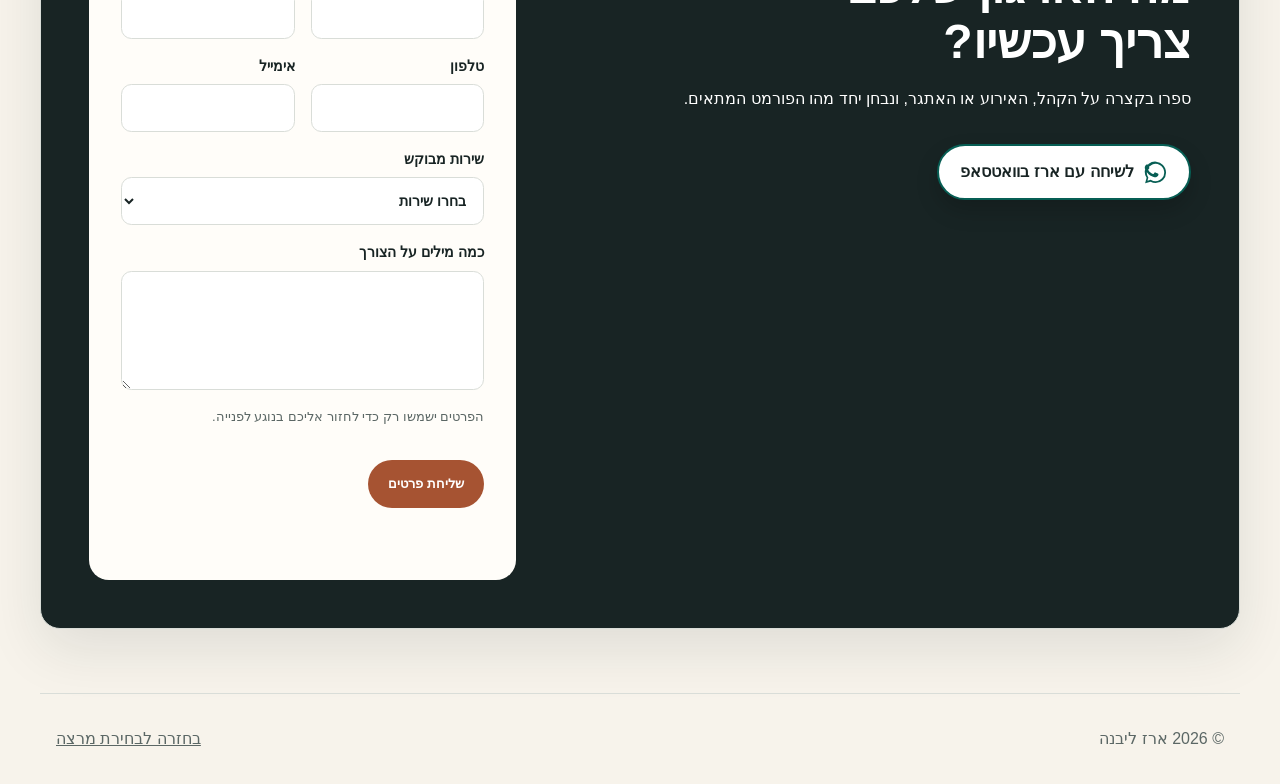
==== commit 4f4d6af2: "feat: highlight WhatsApp contact actions" ====
--- a/erez-livneh/index.html
+++ b/erez-livneh/index.html
@@ -67,7 +67,7 @@
     </section>
 
     <section id="contact" class="section contact-panel" data-speaker="erez">
-      <div class="contact-panel__intro"><p class="eyebrow">הרצאה, סדנה או ייעוץ</p><h2>מה הארגון שלכם צריך עכשיו?</h2><p>ספרו בקצרה על הקהל, האירוע או האתגר, ונבחן יחד מהו הפורמט המתאים.</p><a class="button" href="https://wa.me/972503834022?text=היי%20ארז,%20אשמח%20לקבל%20פרטים">לשיחה עם ארז בוואטסאפ</a></div>
+      <div class="contact-panel__intro"><p class="eyebrow">הרצאה, סדנה או ייעוץ</p><h2>מה הארגון שלכם צריך עכשיו?</h2><p>ספרו בקצרה על הקהל, האירוע או האתגר, ונבחן יחד מהו הפורמט המתאים.</p><a class="button whatsapp-button" href="https://wa.me/972503834022?text=היי%20ארז,%20אשמח%20לקבל%20פרטים">לשיחה עם ארז בוואטסאפ</a></div>
       <form class="contact-form" action="https://formspree.io/f/xdegyaql" method="post" data-contact-form data-speaker="erez" data-endpoint-status="ready">
         <fieldset>
         <div class="form-grid"><label>שם מלא<input name="name" autocomplete="name" required></label><label>ארגון<input name="organization" autocomplete="organization" required></label><label>טלפון<input name="phone" type="tel" autocomplete="tel" required></label><label>אימייל<input name="email" type="email" autocomplete="email" required></label></div>
--- a/assets/css/styles.css
+++ b/assets/css/styles.css
@@ -415,6 +415,27 @@
 .speaker-erez .button { background: var(--erez); }
 .speaker-ron .contact-panel__intro .button,
 .speaker-erez .contact-panel__intro .button { background: white; color: var(--ink); }
+.whatsapp-button {
+  gap: 0.65rem;
+  min-height: 3.25rem;
+  max-width: 100%;
+  padding: 0.8rem 1.35rem;
+  border: 2px solid #075e54;
+  border-radius: 999px;
+  background: white;
+  color: var(--ink);
+  box-shadow: 0 0.65rem 1.4rem rgb(0 0 0 / 18%);
+}
+.speaker-ron .contact-panel__intro .whatsapp-button,
+.speaker-erez .contact-panel__intro .whatsapp-button { background: white; color: var(--ink); }
+.whatsapp-button::before {
+  content: "";
+  flex: 0 0 1.45rem;
+  width: 1.45rem;
+  height: 1.45rem;
+  background: url("/assets/images/icons/whatsapp.svg") center / contain no-repeat;
+}
+.contact-panel__intro .whatsapp-button:hover { background: #f1faf7; }
 .site-footer { padding-block: 2rem; color: var(--muted); border-block-start: 1px solid var(--line); }
 
 @media (max-width: 48rem) {
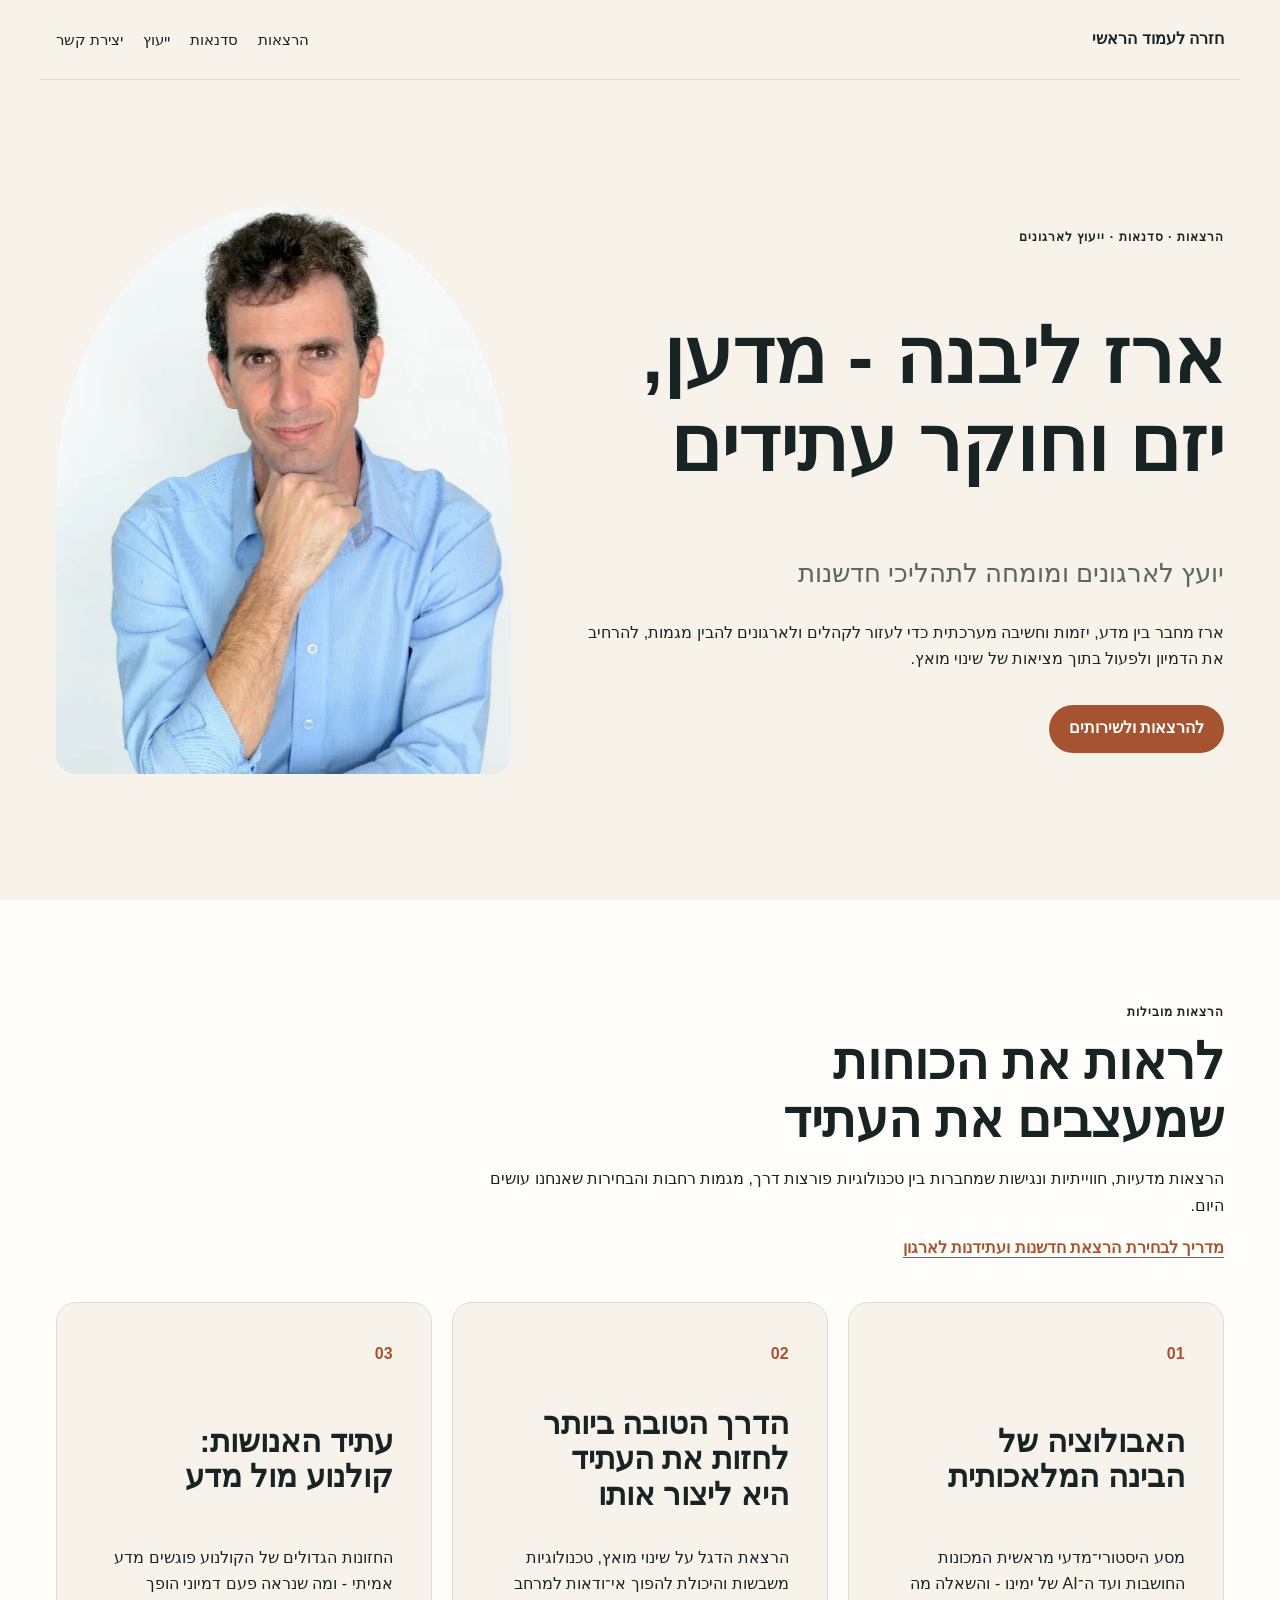
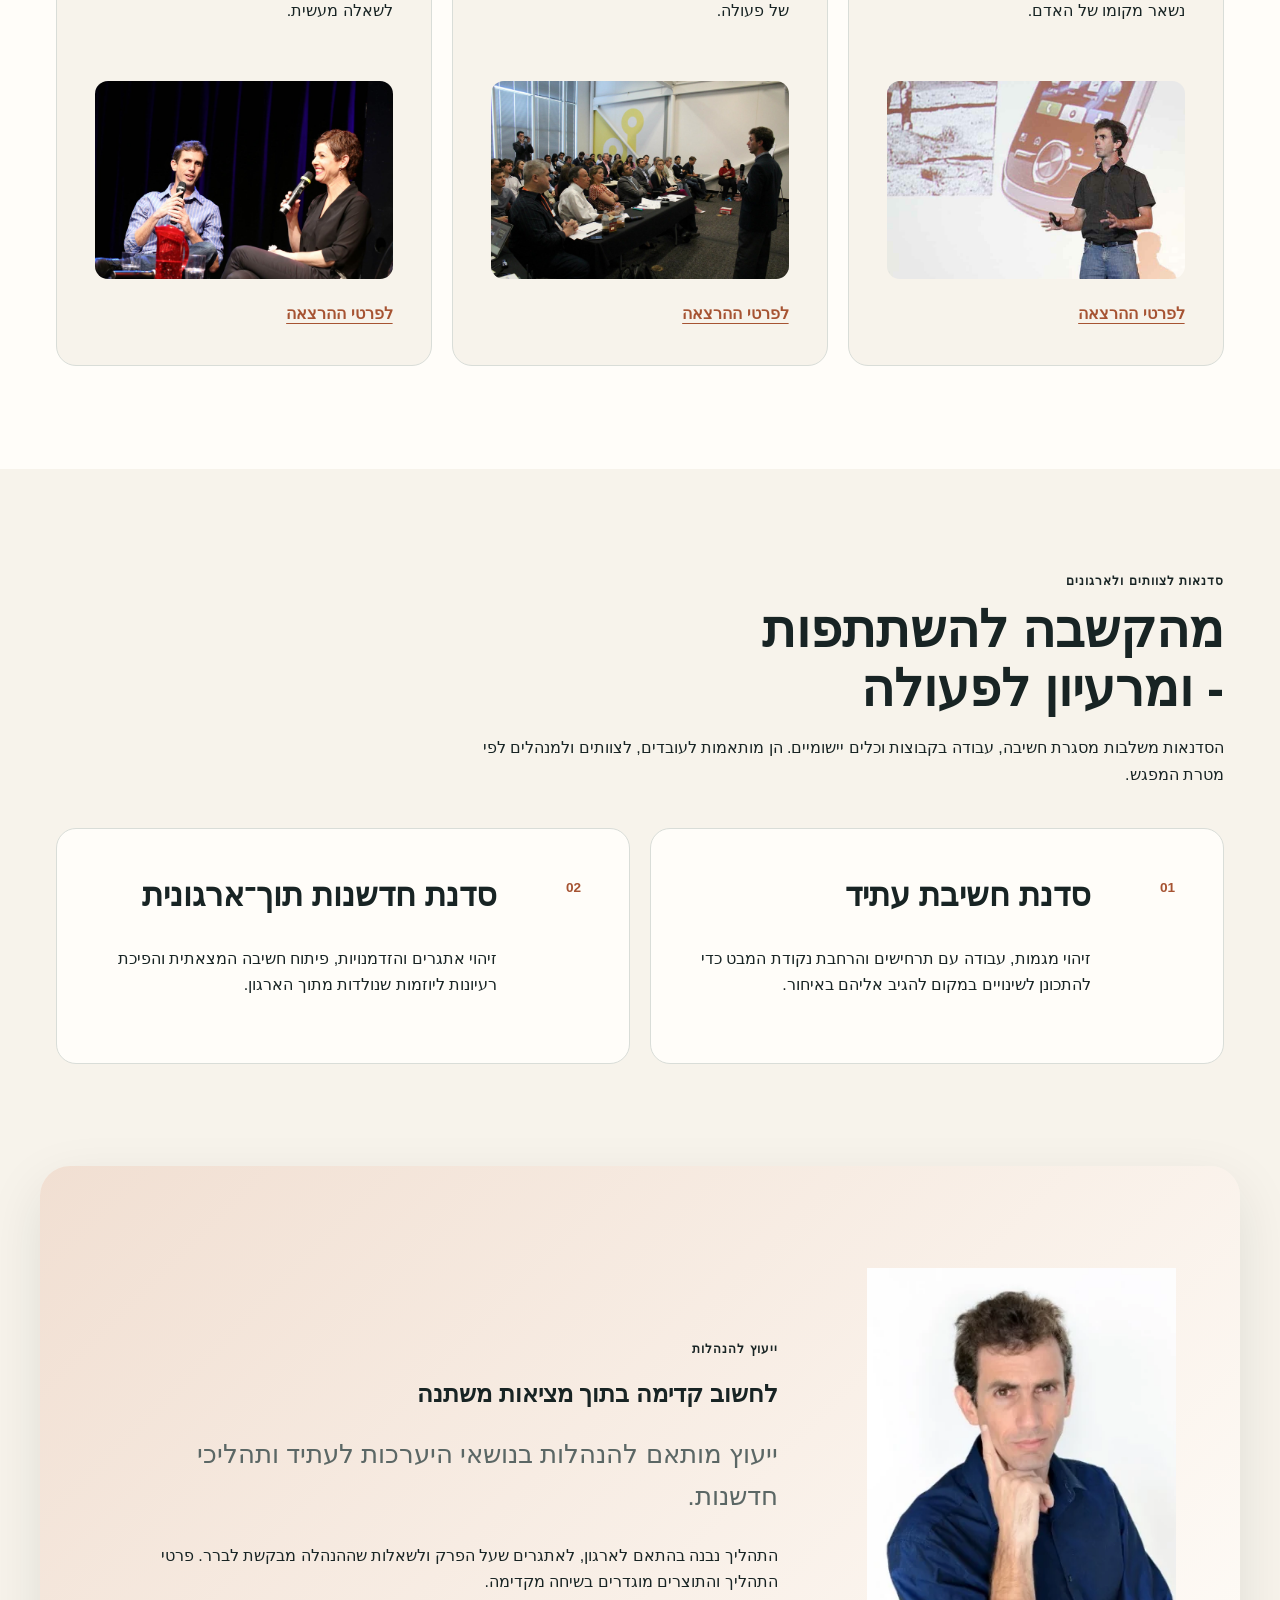
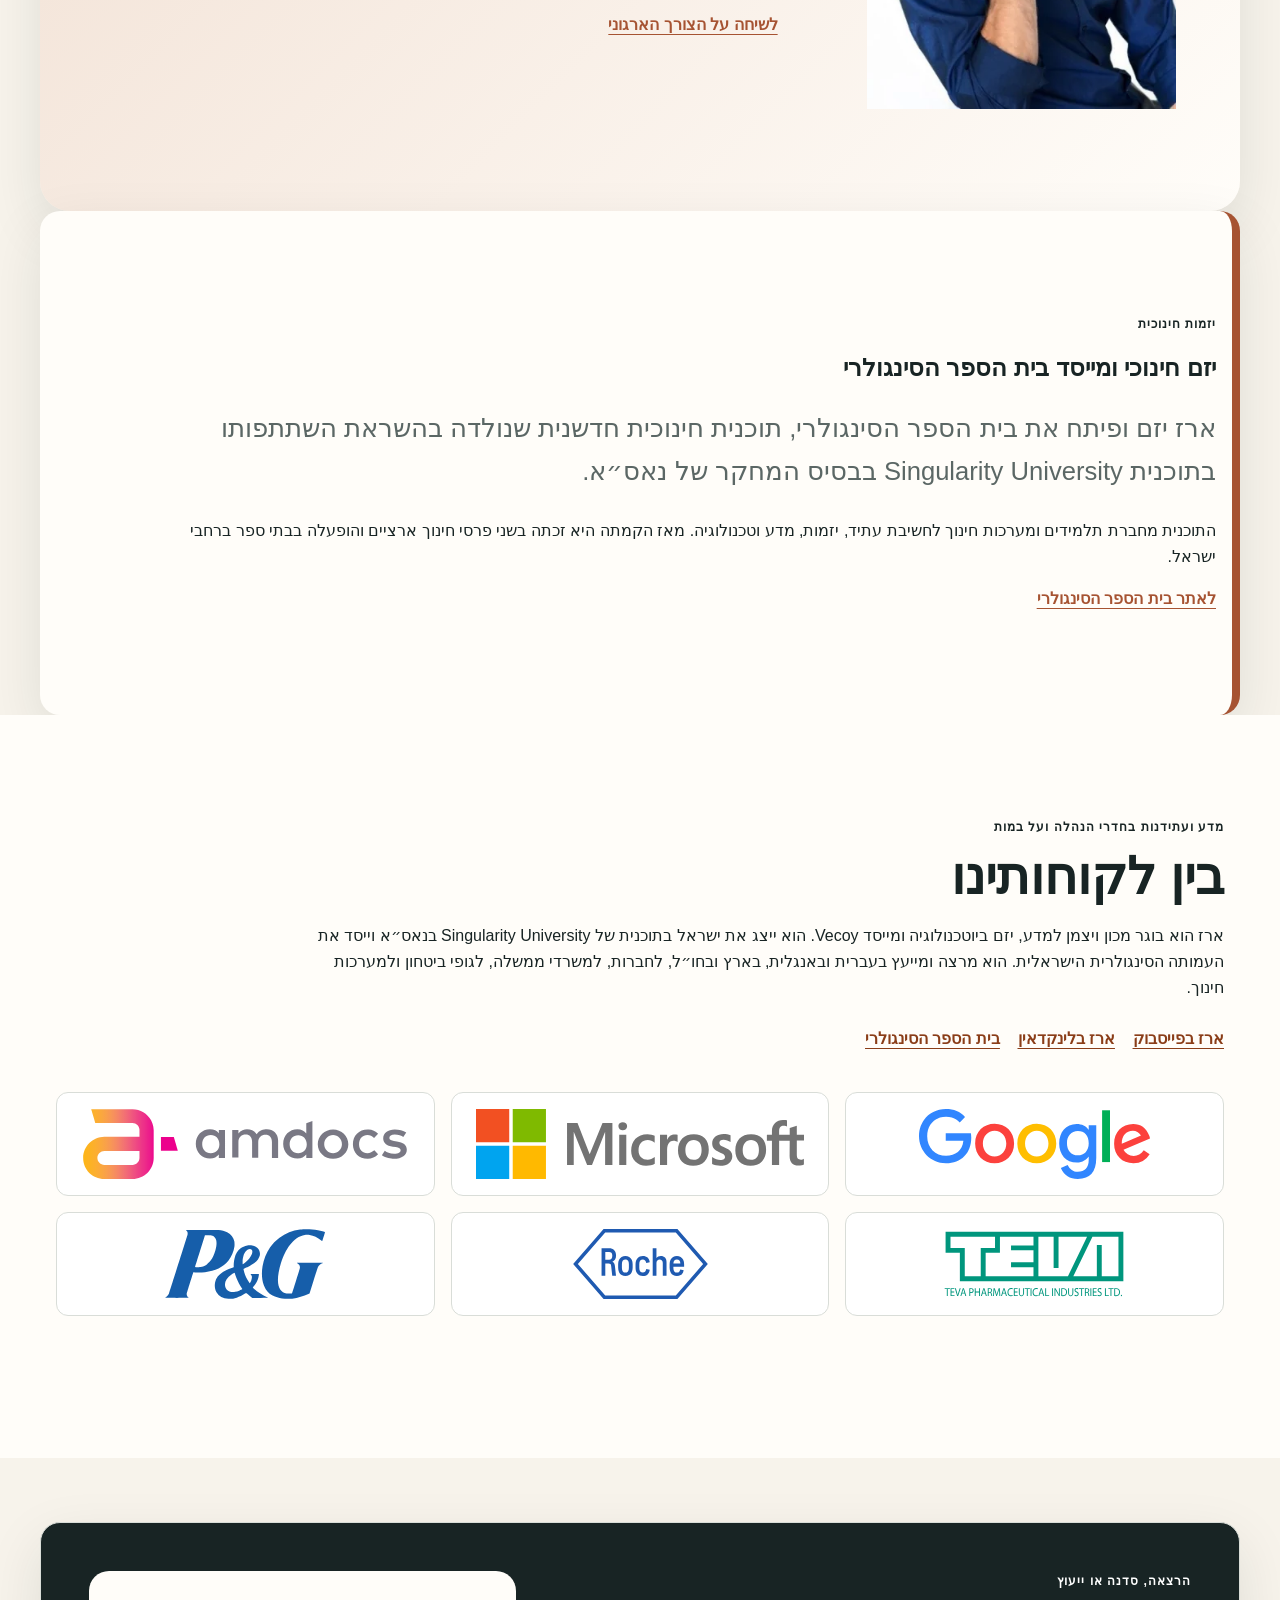
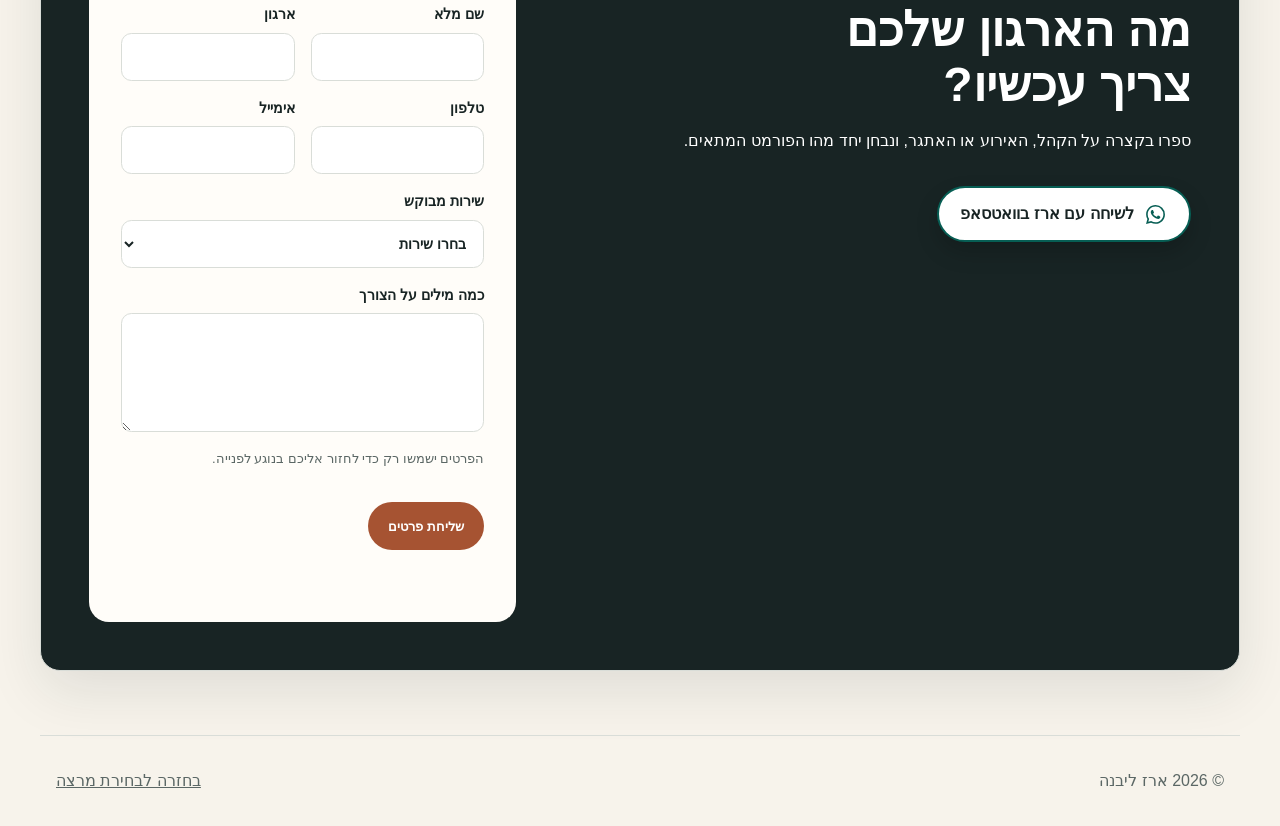
==== commit f4791470: "feat: add organization SEO landing pages" ====
--- a/erez-livneh/index.html
+++ b/erez-livneh/index.html
@@ -18,7 +18,7 @@
     </section>
 
     <section id="lectures" class="section section--paper">
-      <div class="section-heading"><p class="eyebrow">הרצאות מובילות</p><h2>לראות את הכוחות שמעצבים את העתיד</h2><p>הרצאות מדעיות, חווייתיות ונגישות שמחברות בין טכנולוגיות פורצות דרך, מגמות רחבות והבחירות שאנחנו עושים היום.</p></div>
+      <div class="section-heading"><p class="eyebrow">הרצאות מובילות</p><h2>לראות את הכוחות שמעצבים את העתיד</h2><p>הרצאות מדעיות, חווייתיות ונגישות שמחברות בין טכנולוגיות פורצות דרך, מגמות רחבות והבחירות שאנחנו עושים היום.</p><a class="text-link" href="/erez-livneh/innovation-futures-for-organizations/">מדריך לבחירת הרצאת חדשנות ועתידנות לארגון</a></div>
       <div class="card-grid card-grid--three">
         <article class="content-card"><p class="card-index">01</p><h3>האבולוציה של הבינה המלאכותית</h3><p>מסע היסטורי־מדעי מראשית המכונות החושבות ועד ה־AI של ימינו - והשאלה מה נשאר מקומו של האדם.</p><img class="lecture-card__image" src="/assets/images/lectures/ai-evolution.jpg" alt="ארז ליבנה מרצה על התפתחות הטכנולוגיה" width="1600" height="1067" loading="lazy"><a class="text-link" href="/erez-livneh/evolution-of-ai/">לפרטי ההרצאה</a></article>
         <article class="content-card"><p class="card-index">02</p><h3>הדרך הטובה ביותר לחזות את העתיד היא ליצור אותו</h3><p>הרצאת הדגל על שינוי מואץ, טכנולוגיות משבשות והיכולת להפוך אי־ודאות למרחב של פעולה.</p><img class="lecture-card__image" src="/assets/images/lectures/create-the-future.jpg" alt="ארז ליבנה מרצה מול קהל" width="1600" height="1067" loading="lazy"><a class="text-link" href="/erez-livneh/create-the-future/">לפרטי ההרצאה</a></article>
--- a/assets/css/styles.css
+++ b/assets/css/styles.css
@@ -335,6 +335,16 @@
 .takeaway .lead { color: var(--ink); }
 .former-names { max-width: 55rem; margin-block-start: 2rem; padding-block-start: 1.5rem; border-block-start: 1px solid color-mix(in srgb, var(--ron) 30%, transparent); }
 .credibility-block { max-width: 55rem; margin-inline: auto; }
+.intent-hero__actions { display: flex; flex-wrap: wrap; gap: 1rem 1.4rem; align-items: center; margin-block-start: 1.75rem; }
+.intent-card-grid .content-card { min-height: 24rem; }
+.intent-card-grid .content-card h3 { margin-block-start: 0; }
+.intent-service-grid { grid-template-columns: repeat(3, minmax(0, 1fr)); }
+.intent-outcomes { max-width: min(78rem, calc(100% - 2rem)); margin-inline: auto; }
+.intent-checklist { display: grid; gap: 0.85rem; max-width: 58rem; margin: 2rem 0 0; padding: 0; list-style: none; }
+.intent-checklist li { position: relative; padding-inline-start: 2rem; font-size: clamp(1.05rem, 2vw, 1.25rem); }
+.intent-checklist li::before { position: absolute; inset-inline-start: 0; content: "✓"; color: var(--ron); font-weight: 900; }
+.speaker-erez .intent-checklist li::before { color: var(--erez); }
+.intent-cta { padding-inline: clamp(1.25rem, 4vw, 3rem); }
 .lecture-page--beauty .lecture-hero { background: linear-gradient(180deg, transparent, #f0ded7); }
 
 .speaker-erez .hero__media { background: var(--erez-soft); }
@@ -433,7 +443,7 @@
   flex: 0 0 1.45rem;
   width: 1.45rem;
   height: 1.45rem;
-  background: url("/assets/images/icons/whatsapp.svg") center / contain no-repeat;
+  background: url("/assets/images/icons/whatsapp.svg?v=20261124-2") center / 82% no-repeat;
 }
 .contact-panel__intro .whatsapp-button:hover { background: #f1faf7; }
 .site-footer { padding-block: 2rem; color: var(--muted); border-block-start: 1px solid var(--line); }
@@ -456,6 +466,7 @@
   .site-footer { flex-direction: column; }
   .service-grid, .consulting-section, .evidence-section { grid-template-columns: 1fr; }
   .organization-events { grid-template-columns: 1fr; }
+  .intent-service-grid { grid-template-columns: 1fr; }
   .media-grid { grid-template-columns: 1fr; }
   .interview-grid { grid-template-columns: 1fr; }
   .consulting-section figure { order: 2; }
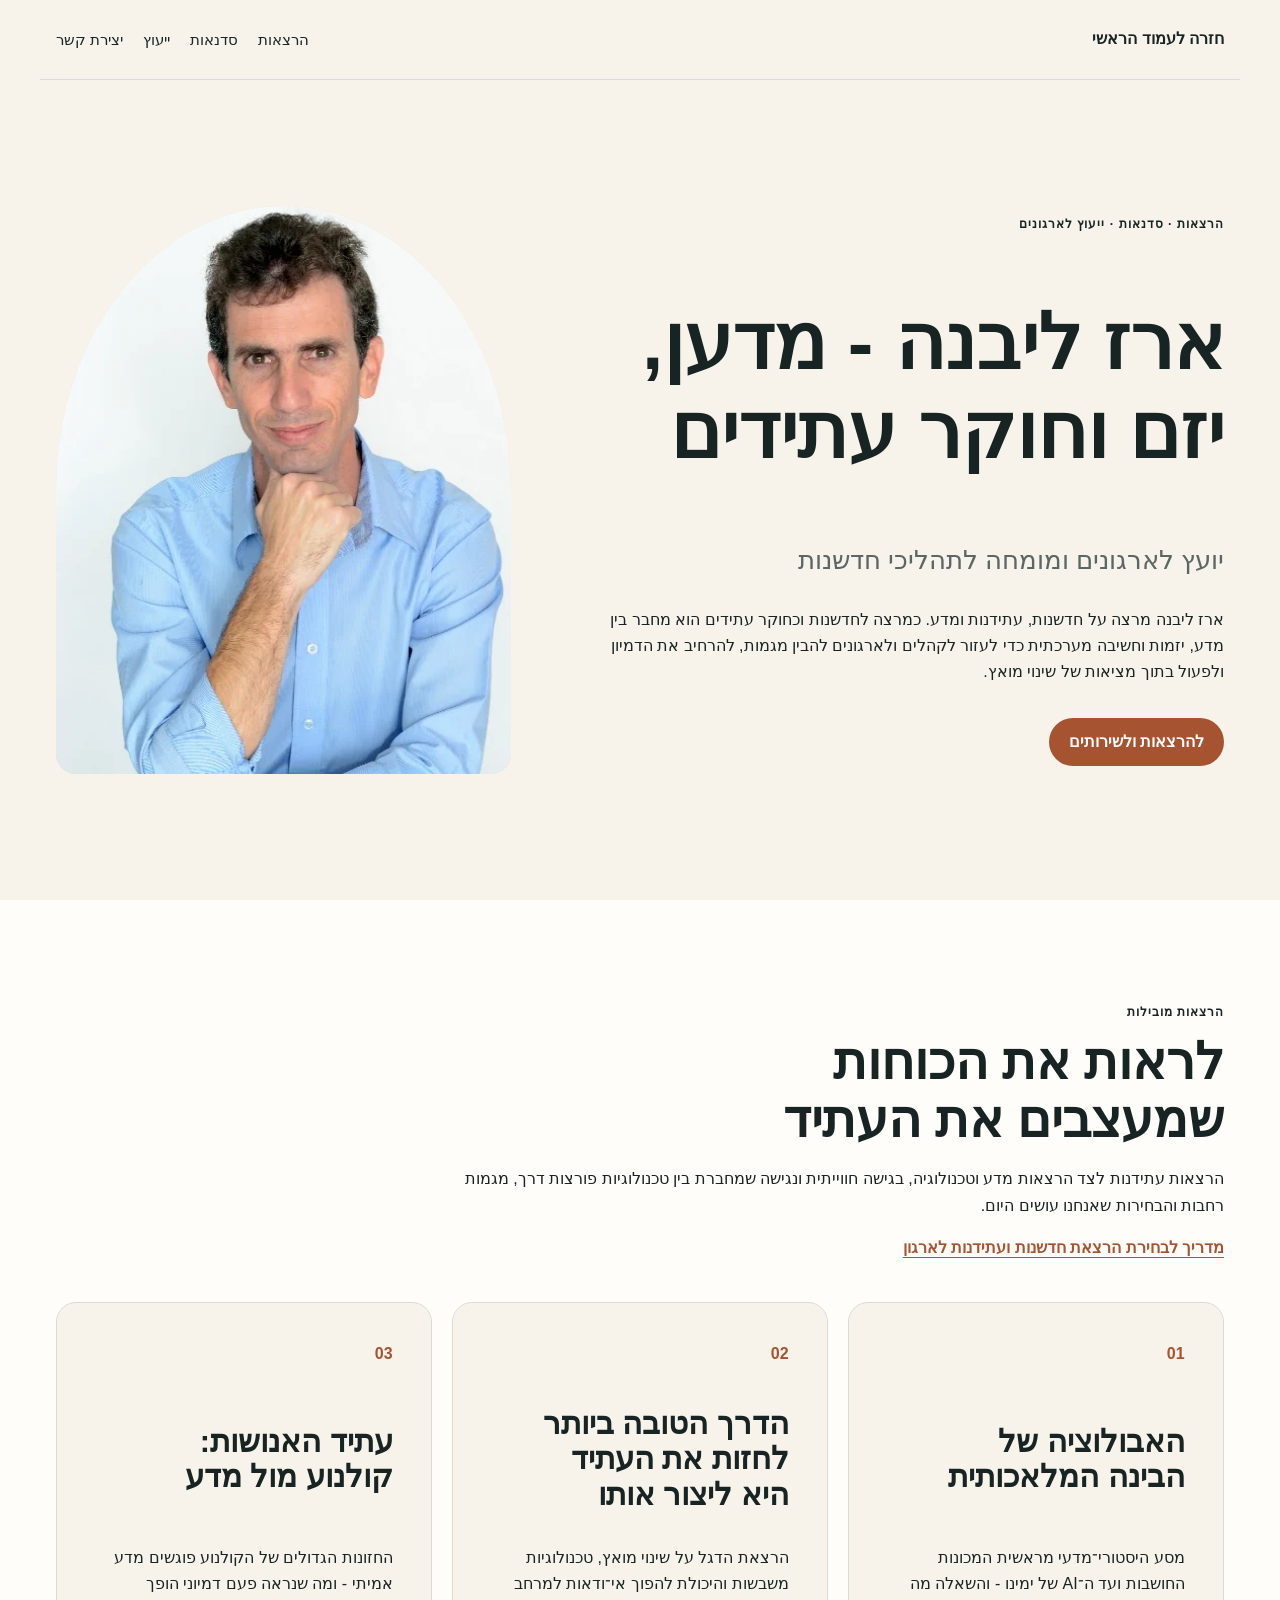
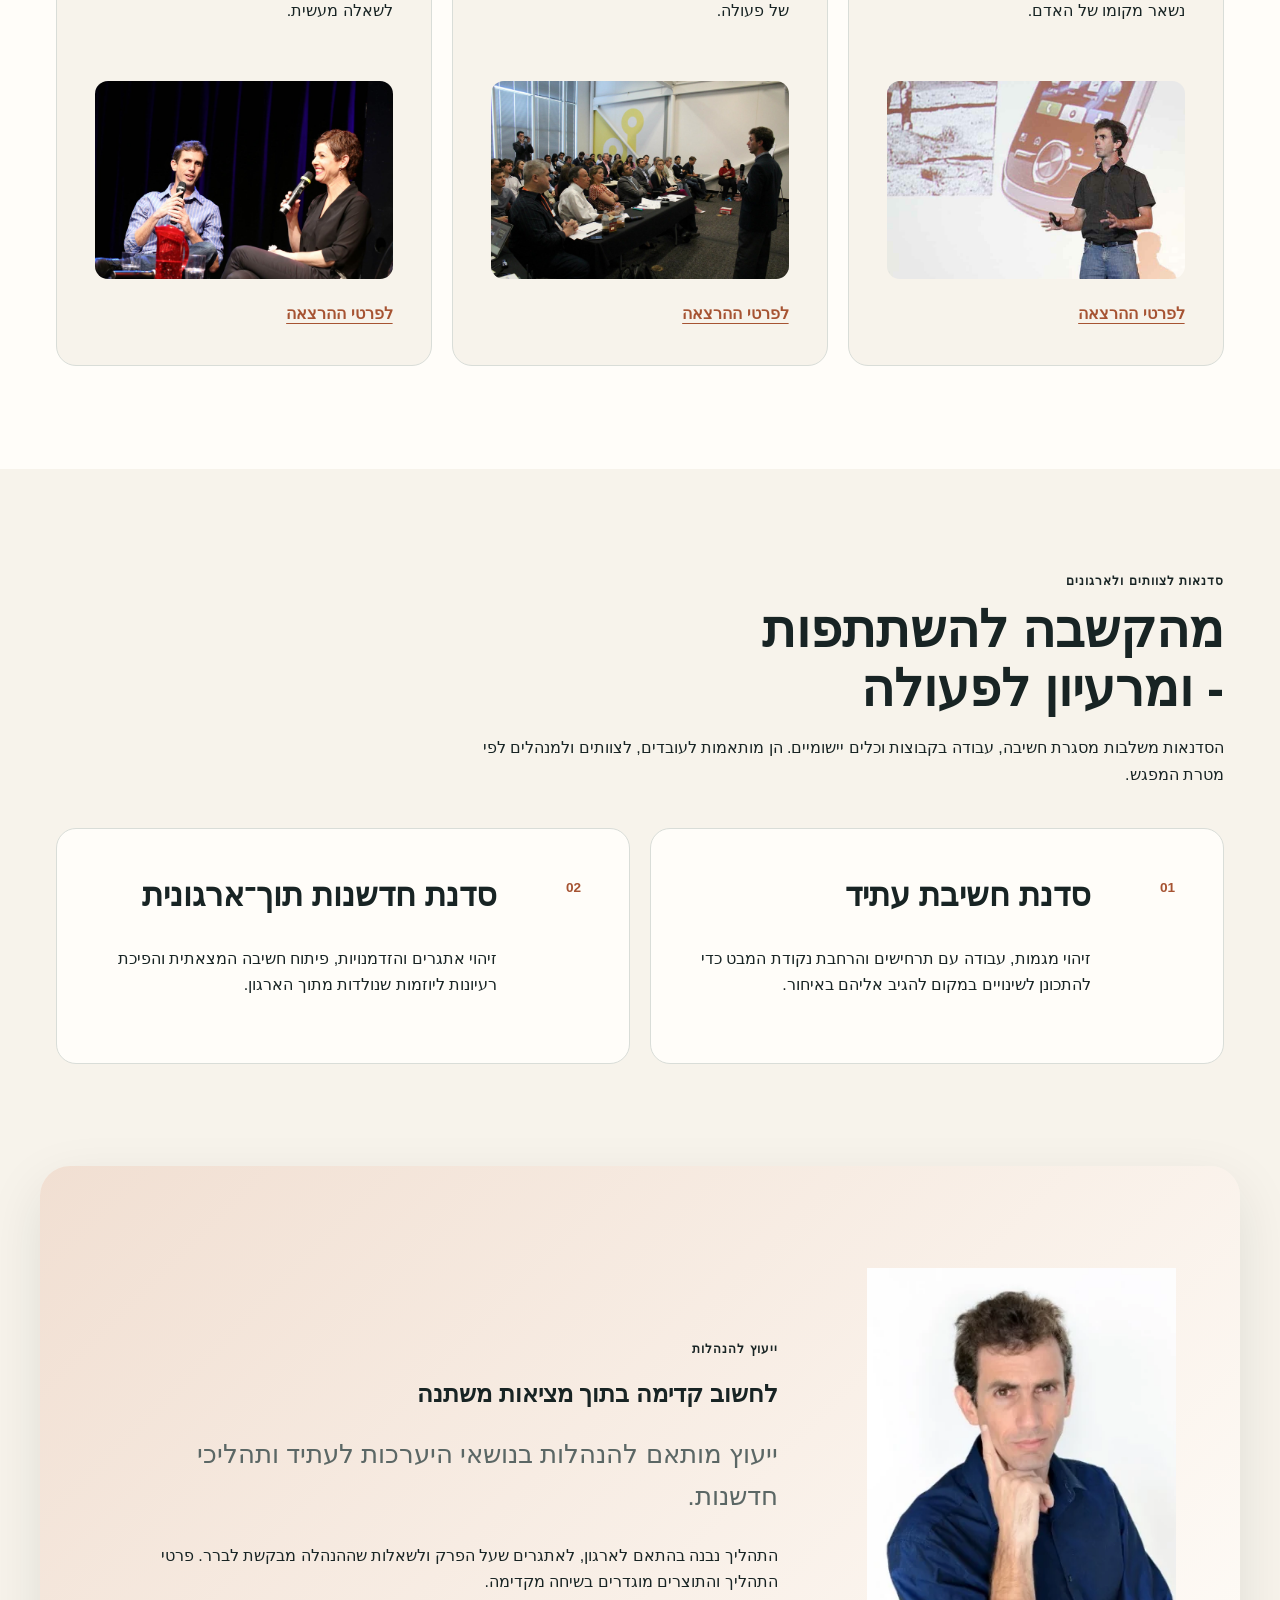
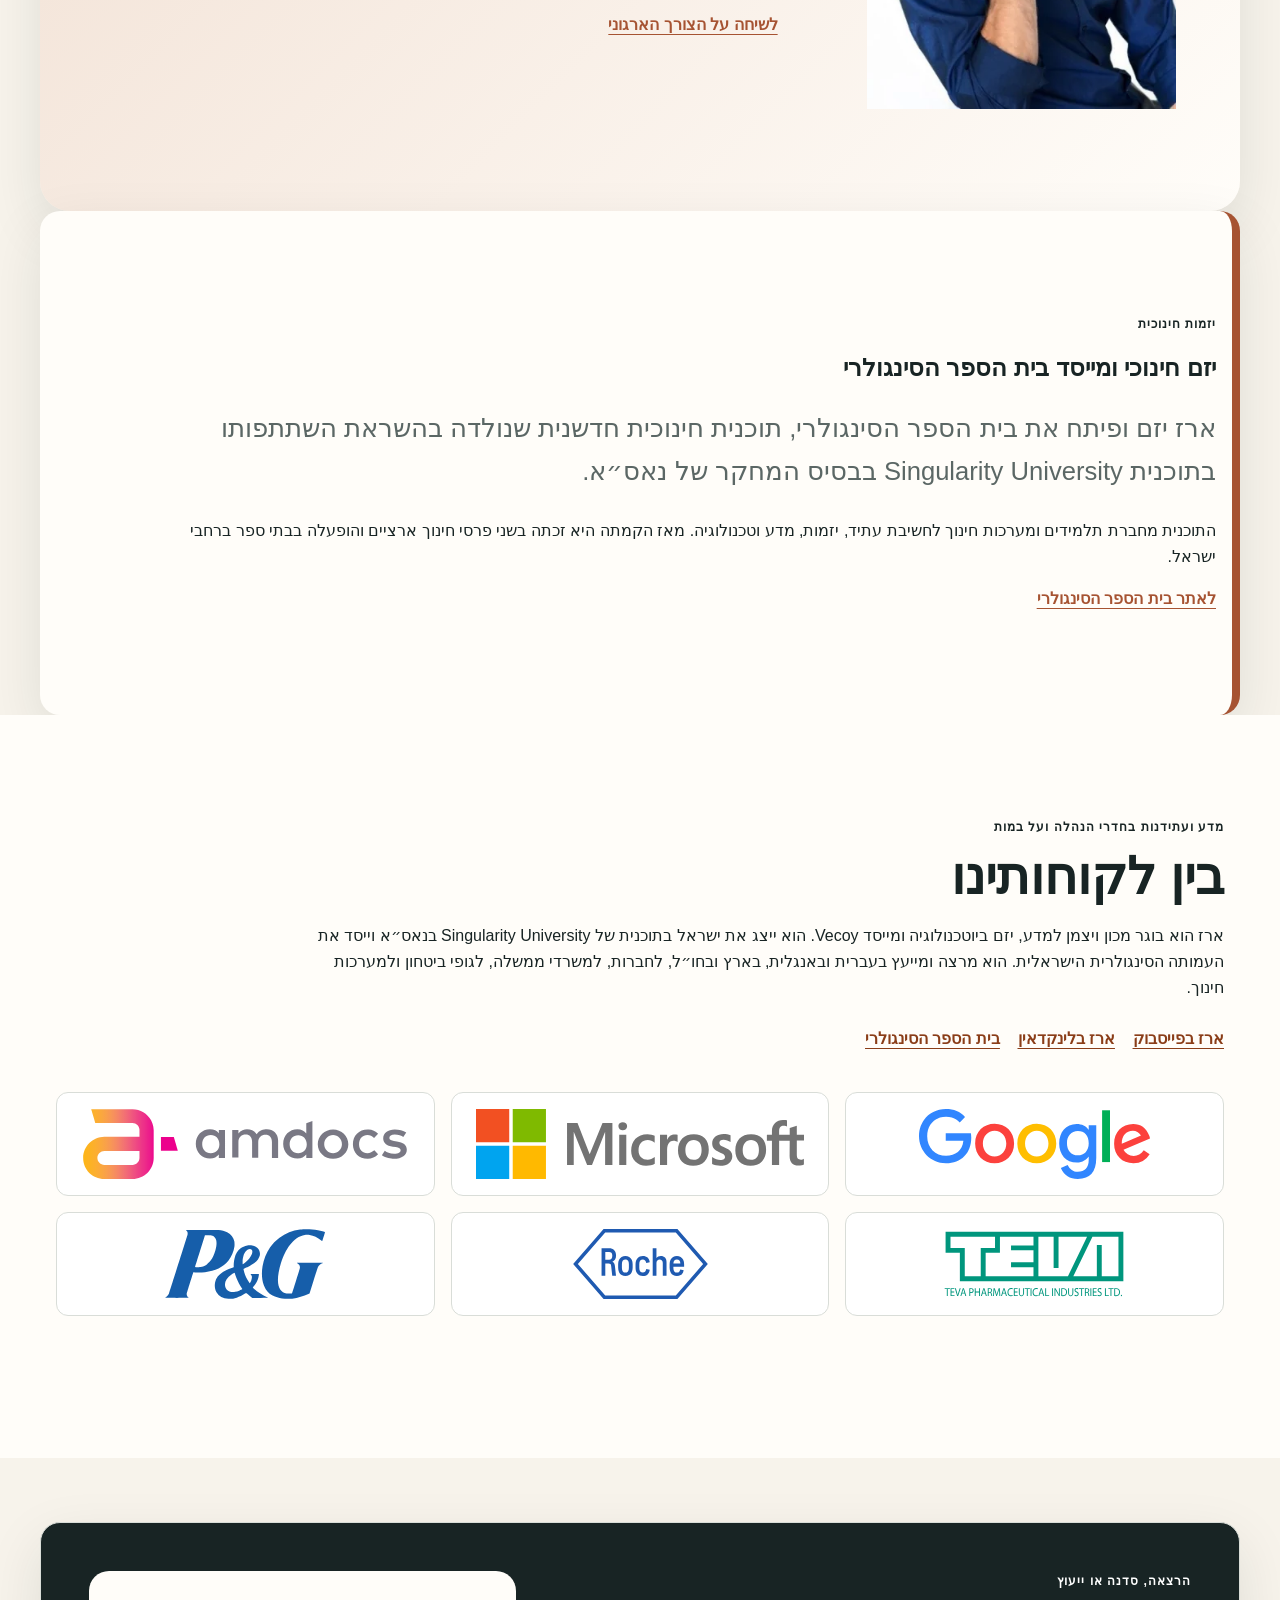
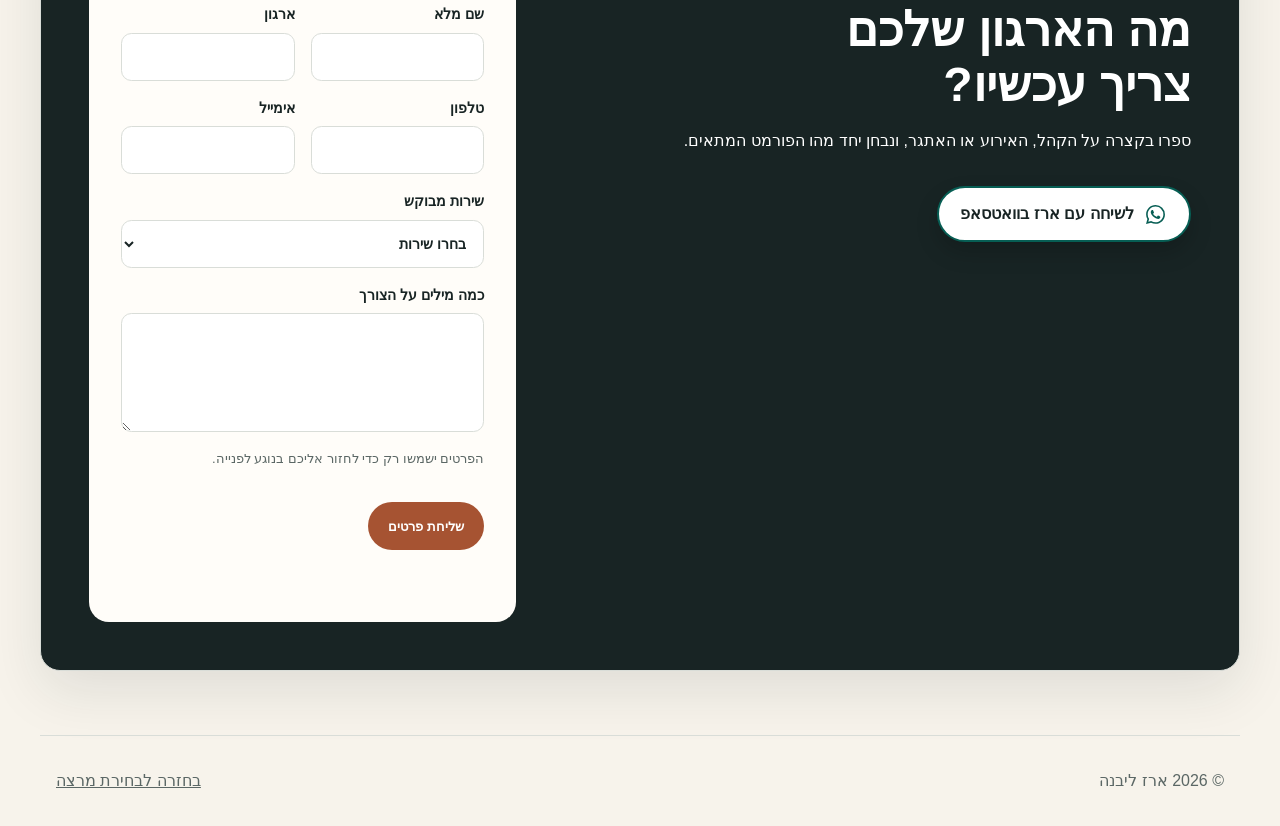
==== commit c264cdff: "seo: map speaker search intents to relevant pages" ====
--- a/erez-livneh/index.html
+++ b/erez-livneh/index.html
@@ -6,19 +6,19 @@
   <meta name="description" content="ארז ליבנה, מדען, יזם וחוקר עתידים: הרצאות על חדשנות, עתידנות, בינה מלאכותית ומדע, לצד סדנאות וייעוץ לארגונים ולהנהלות.">
   <link rel="canonical" href="https://www.livnehtalks.co.il/erez-livneh/">
   <meta property="og:title" content="ארז ליבנה | הרצאות על חדשנות, עתידנות וטכנולוגיה"><meta property="og:description" content="מדע, יזמות וחשיבת עתיד לארגונים: הרצאות, סדנאות לצוותים וייעוץ מותאם להנהלות."><meta property="og:url" content="https://www.livnehtalks.co.il/erez-livneh/"><meta property="og:image" content="https://www.livnehtalks.co.il/assets/images/erez/erez-livneh-portrait.webp"><meta property="og:type" content="profile"><meta property="og:locale" content="he_IL"><meta property="og:site_name" content="רון ליבנה וארז ליבנה">
-  <link rel="stylesheet" href="/assets/css/styles.css"><script src="/assets/js/site.js" defer></script><script src="/assets/js/forms.js" defer></script><script type="application/ld+json">{"@context":"https://schema.org","@type":"ProfilePage","@id":"https://www.livnehtalks.co.il/erez-livneh/#profile","url":"https://www.livnehtalks.co.il/erez-livneh/","name":"ארז ליבנה - מרצה על חדשנות, עתידנות וטכנולוגיה","inLanguage":"he-IL","dateModified":"2026-11-24","mainEntity":{"@type":"Person","@id":"https://www.livnehtalks.co.il/erez-livneh/#person","name":"ארז ליבנה","alternateName":"Erez Livneh","url":"https://www.livnehtalks.co.il/erez-livneh/","image":"https://www.livnehtalks.co.il/assets/images/erez/erez-livneh-portrait.webp","jobTitle":"מדען, יזם, חוקר עתידים ויועץ לחדשנות","description":"מרצה, יועץ ויזם המחבר בין מדע, חדשנות, חשיבת עתיד ותהליכים ארגוניים.","knowsAbout":["חדשנות","עתידנות","בינה מלאכותית","מדע וטכנולוגיה","חשיבת עתיד","חדשנות ארגונית"],"sameAs":["https://www.facebook.com/ErezLivnehTalks","https://www.linkedin.com/in/erez-livneh-4374773/","https://singularity-schools.com/"]},"hasPart":{"@type":"CreativeWork","name":"בית הספר הסינגולרי","url":"https://singularity-schools.com/","creator":{"@id":"https://www.livnehtalks.co.il/erez-livneh/#person"}}}</script>
+  <link rel="stylesheet" href="/assets/css/styles.css"><script src="/assets/js/site.js" defer></script><script src="/assets/js/forms.js" defer></script><script type="application/ld+json">{"@context":"https://schema.org","@type":"ProfilePage","@id":"https://www.livnehtalks.co.il/erez-livneh/#profile","url":"https://www.livnehtalks.co.il/erez-livneh/","name":"ארז ליבנה - מרצה על חדשנות, עתידנות וטכנולוגיה","inLanguage":"he-IL","dateModified":"2026-11-26","mainEntity":{"@type":"Person","@id":"https://www.livnehtalks.co.il/erez-livneh/#person","name":"ארז ליבנה","alternateName":"Erez Livneh","url":"https://www.livnehtalks.co.il/erez-livneh/","image":"https://www.livnehtalks.co.il/assets/images/erez/erez-livneh-portrait.webp","jobTitle":"מדען, יזם, חוקר עתידים ויועץ לחדשנות","description":"מרצה, יועץ ויזם המחבר בין מדע, חדשנות, חשיבת עתיד ותהליכים ארגוניים.","knowsAbout":["חדשנות","עתידנות","בינה מלאכותית","מדע וטכנולוגיה","חשיבת עתיד","חדשנות ארגונית"],"sameAs":["https://www.facebook.com/ErezLivnehTalks","https://www.linkedin.com/in/erez-livneh-4374773/","https://singularity-schools.com/"]},"hasPart":{"@type":"CreativeWork","name":"בית הספר הסינגולרי","url":"https://singularity-schools.com/","creator":{"@id":"https://www.livnehtalks.co.il/erez-livneh/#person"}}}</script>
 </head>
 <body class="speaker-erez">
   <a class="skip-link" href="#main">דלגו לתוכן</a>
   <header class="site-header"><a class="site-brand" href="/">חזרה לעמוד הראשי</a><nav class="site-nav" aria-label="ניווט בעמוד"><a href="#lectures">הרצאות</a><a href="#workshops">סדנאות</a><a href="#consulting">ייעוץ</a><a href="#contact">יצירת קשר</a></nav></header>
   <main id="main">
     <section class="section hero hero--erez">
-      <div class="hero__copy"><p class="eyebrow">הרצאות · סדנאות · ייעוץ לארגונים</p><h1>ארז ליבנה - מדען, יזם וחוקר עתידים</h1><p class="lead">יועץ לארגונים ומומחה לתהליכי חדשנות</p><p>ארז מחבר בין מדע, יזמות וחשיבה מערכתית כדי לעזור לקהלים ולארגונים להבין מגמות, להרחיב את הדמיון ולפעול בתוך מציאות של שינוי מואץ.</p><a class="button" href="#lectures">להרצאות ולשירותים</a></div>
+      <div class="hero__copy"><p class="eyebrow">הרצאות · סדנאות · ייעוץ לארגונים</p><h1>ארז ליבנה - מדען, יזם וחוקר עתידים</h1><p class="lead">יועץ לארגונים ומומחה לתהליכי חדשנות</p><p>ארז ליבנה מרצה על חדשנות, עתידנות ומדע. כמרצה לחדשנות וכחוקר עתידים הוא מחבר בין מדע, יזמות וחשיבה מערכתית כדי לעזור לקהלים ולארגונים להבין מגמות, להרחיב את הדמיון ולפעול בתוך מציאות של שינוי מואץ.</p><a class="button" href="#lectures">להרצאות ולשירותים</a></div>
       <figure class="hero__media"><img src="/assets/images/erez/erez-livneh-portrait.webp" alt="ארז ליבנה" width="449" height="678"></figure>
     </section>
 
     <section id="lectures" class="section section--paper">
-      <div class="section-heading"><p class="eyebrow">הרצאות מובילות</p><h2>לראות את הכוחות שמעצבים את העתיד</h2><p>הרצאות מדעיות, חווייתיות ונגישות שמחברות בין טכנולוגיות פורצות דרך, מגמות רחבות והבחירות שאנחנו עושים היום.</p><a class="text-link" href="/erez-livneh/innovation-futures-for-organizations/">מדריך לבחירת הרצאת חדשנות ועתידנות לארגון</a></div>
+      <div class="section-heading"><p class="eyebrow">הרצאות מובילות</p><h2>לראות את הכוחות שמעצבים את העתיד</h2><p>הרצאות עתידנות לצד הרצאות מדע וטכנולוגיה, בגישה חווייתית ונגישה שמחברת בין טכנולוגיות פורצות דרך, מגמות רחבות והבחירות שאנחנו עושים היום.</p><a class="text-link" href="/erez-livneh/innovation-futures-for-organizations/">מדריך לבחירת הרצאת חדשנות ועתידנות לארגון</a></div>
       <div class="card-grid card-grid--three">
         <article class="content-card"><p class="card-index">01</p><h3>האבולוציה של הבינה המלאכותית</h3><p>מסע היסטורי־מדעי מראשית המכונות החושבות ועד ה־AI של ימינו - והשאלה מה נשאר מקומו של האדם.</p><img class="lecture-card__image" src="/assets/images/lectures/ai-evolution.jpg" alt="ארז ליבנה מרצה על התפתחות הטכנולוגיה" width="1600" height="1067" loading="lazy"><a class="text-link" href="/erez-livneh/evolution-of-ai/">לפרטי ההרצאה</a></article>
         <article class="content-card"><p class="card-index">02</p><h3>הדרך הטובה ביותר לחזות את העתיד היא ליצור אותו</h3><p>הרצאת הדגל על שינוי מואץ, טכנולוגיות משבשות והיכולת להפוך אי־ודאות למרחב של פעולה.</p><img class="lecture-card__image" src="/assets/images/lectures/create-the-future.jpg" alt="ארז ליבנה מרצה מול קהל" width="1600" height="1067" loading="lazy"><a class="text-link" href="/erez-livneh/create-the-future/">לפרטי ההרצאה</a></article>
--- a/assets/css/styles.css
+++ b/assets/css/styles.css
@@ -143,9 +143,11 @@
 }
 .organization-events h2 { margin-block: 0.35rem 1rem; font-size: clamp(1.9rem, 4vw, 3.4rem); }
 .organization-events p:not(.eyebrow) { max-width: 52rem; }
-.organization-events__actions { display: grid; gap: 0.8rem; }
-.organization-events__actions .button { text-align: center; background: var(--gateway-accent); }
-.organization-events__actions .button--secondary { background: transparent; color: var(--ink); border: 1px solid var(--gateway-accent); }
+.organization-events__actions { display: grid; gap: 1.25rem; }
+.organization-events__choice { display: grid; text-align: center; }
+.organization-events__choice .button { width: 100%; margin: 0; text-align: center; }
+.organization-events__choice--ron .button { background: var(--ron); }
+.organization-events__choice--erez .button { background: var(--erez); }
 
 .hero,
 .story-section,
@@ -257,6 +259,7 @@
   background: white;
   object-fit: contain;
 }
+.logo-strip img.logo-strip__logo--large { padding: 0.25rem; }
 .proof-section > p:not(.eyebrow) { max-width: 58rem; }
 .testimonial-quote p { line-height: 1.55; }
 blockquote { max-width: 50rem; margin: 3rem 0 0; padding-inline-start: 1.5rem; border-inline-start: 0.35rem solid var(--ron); }
@@ -336,9 +339,13 @@
 .former-names { max-width: 55rem; margin-block-start: 2rem; padding-block-start: 1.5rem; border-block-start: 1px solid color-mix(in srgb, var(--ron) 30%, transparent); }
 .credibility-block { max-width: 55rem; margin-inline: auto; }
 .intent-hero__actions { display: flex; flex-wrap: wrap; gap: 1rem 1.4rem; align-items: center; margin-block-start: 1.75rem; }
-.intent-card-grid .content-card { min-height: 24rem; }
+.intent-card-grid .content-card {
+  grid-template-rows: minmax(7.5rem, auto) minmax(7.5rem, auto) auto 2rem;
+  min-height: 0;
+}
 .intent-card-grid .content-card h3 { margin-block-start: 0; }
-.intent-service-grid { grid-template-columns: repeat(3, minmax(0, 1fr)); }
+.service-grid.intent-service-grid { grid-template-columns: repeat(3, minmax(0, 1fr)); }
+.service-grid.intent-service-grid .service-card { grid-template-columns: 1fr; }
 .intent-outcomes { max-width: min(78rem, calc(100% - 2rem)); margin-inline: auto; }
 .intent-checklist { display: grid; gap: 0.85rem; max-width: 58rem; margin: 2rem 0 0; padding: 0; list-style: none; }
 .intent-checklist li { position: relative; padding-inline-start: 2rem; font-size: clamp(1.05rem, 2vw, 1.25rem); }
@@ -397,7 +404,10 @@
   box-shadow: var(--shadow);
 }
 .media-card video { display: block; width: 100%; aspect-ratio: 16 / 9; border-radius: 0.75rem; background: #111; }
-.media-card figcaption { padding: 0.8rem 0.25rem 0.15rem; font-weight: 700; }
+.media-card figcaption { padding: 1rem 0.25rem 0.2rem; }
+.media-card figcaption h3 { margin: 0 0 0.45rem; font-size: 1.15rem; }
+.media-card figcaption p { margin: 0; color: var(--muted); line-height: 1.65; }
+.media-card__source { display: block; margin-top: 0.6rem; font-size: 0.9rem; font-weight: 700; color: var(--ron-accent); }
 .interview-section { margin-block-start: clamp(2.5rem, 6vw, 4.5rem); }
 .interview-section > p { max-width: 48rem; }
 .interview-grid { display: grid; grid-template-columns: repeat(2, minmax(0, 1fr)); gap: 1.25rem; margin-block-start: 1.5rem; }
@@ -466,7 +476,7 @@
   .site-footer { flex-direction: column; }
   .service-grid, .consulting-section, .evidence-section { grid-template-columns: 1fr; }
   .organization-events { grid-template-columns: 1fr; }
-  .intent-service-grid { grid-template-columns: 1fr; }
+  .service-grid.intent-service-grid { grid-template-columns: 1fr; }
   .media-grid { grid-template-columns: 1fr; }
   .interview-grid { grid-template-columns: 1fr; }
   .consulting-section figure { order: 2; }
